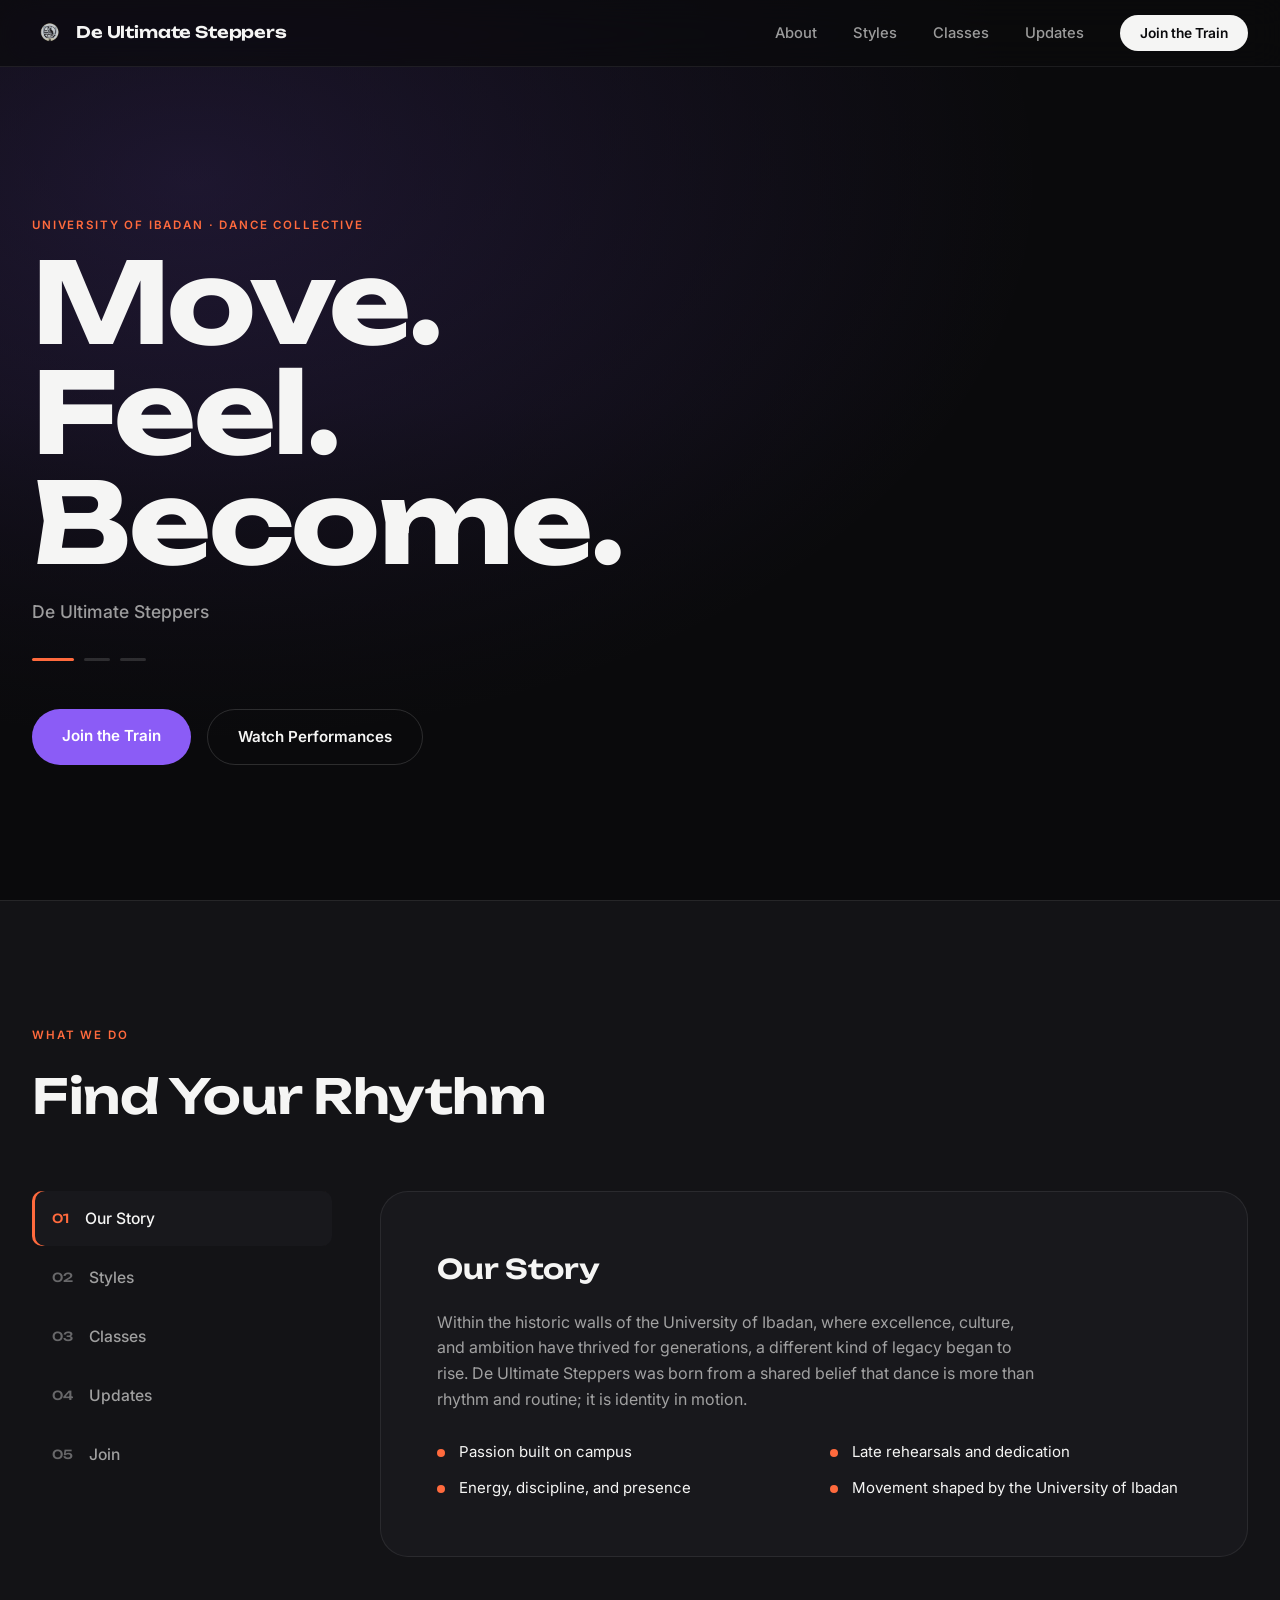
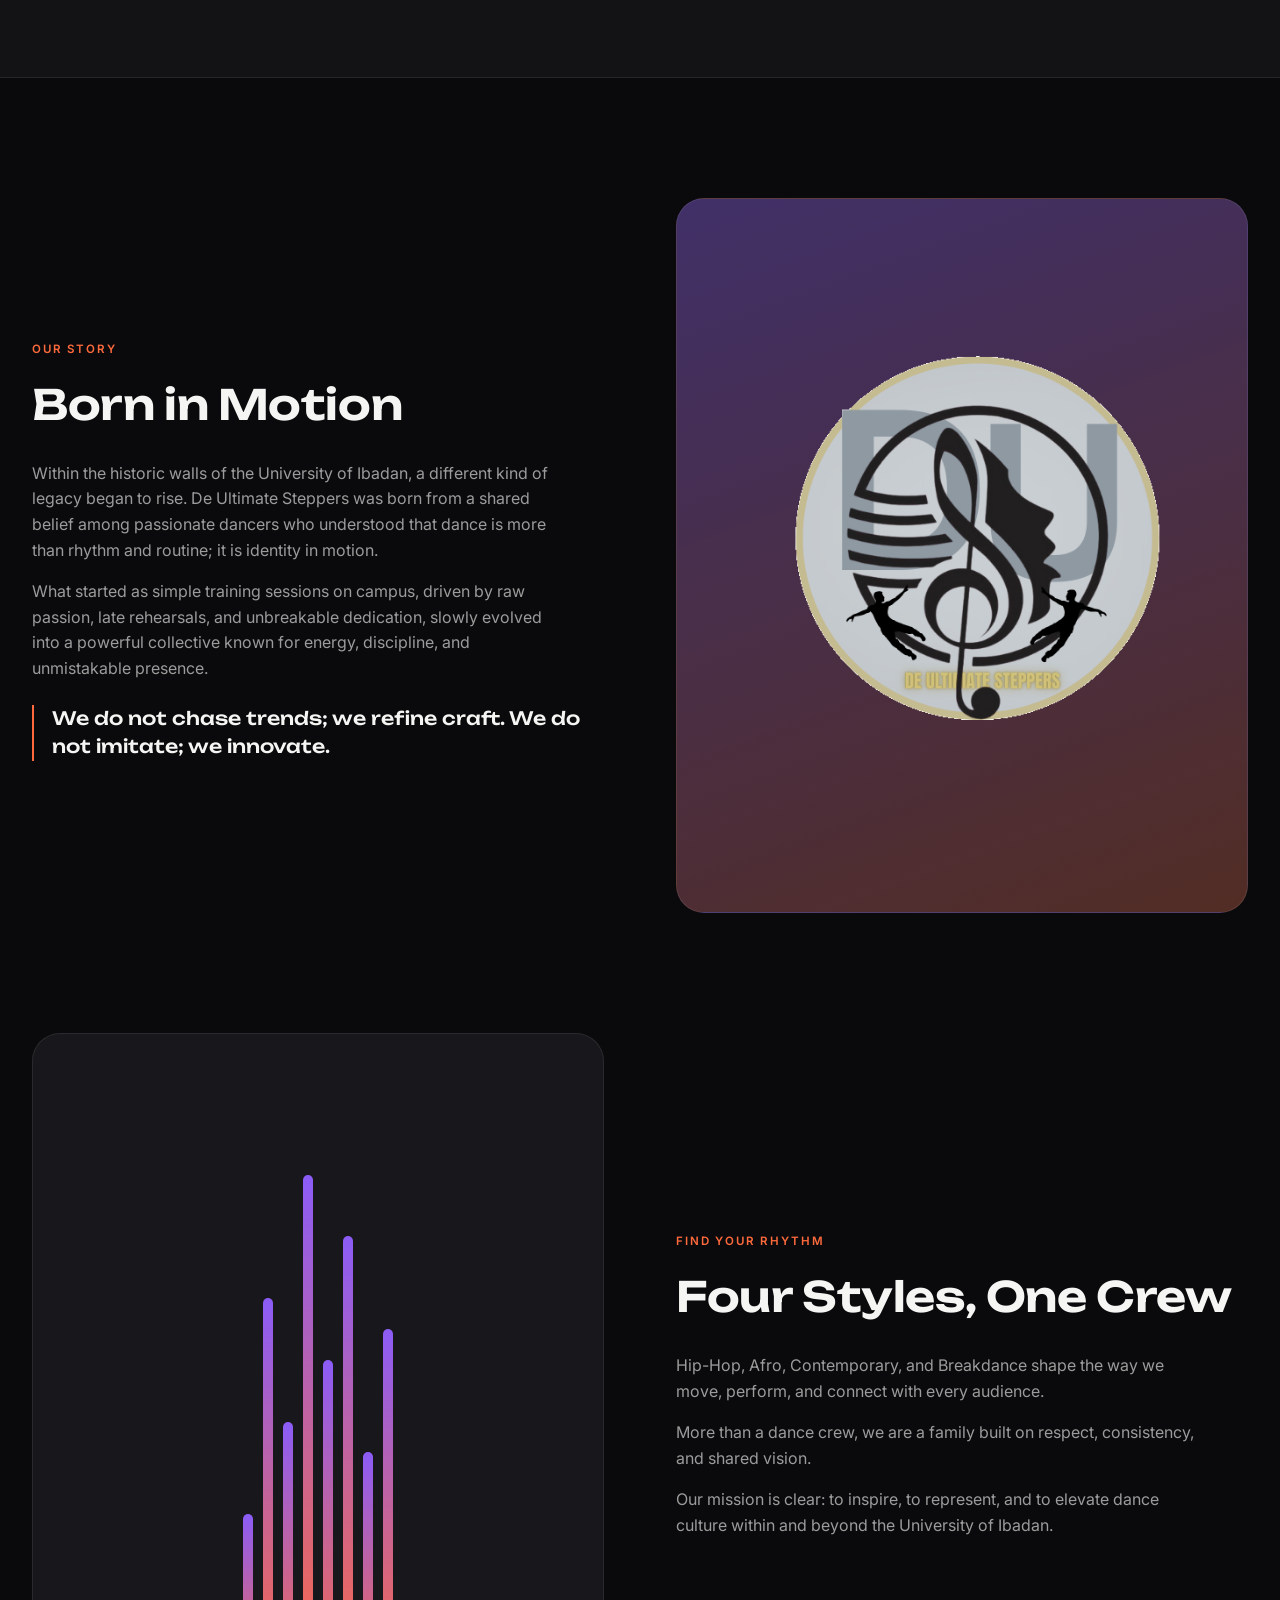
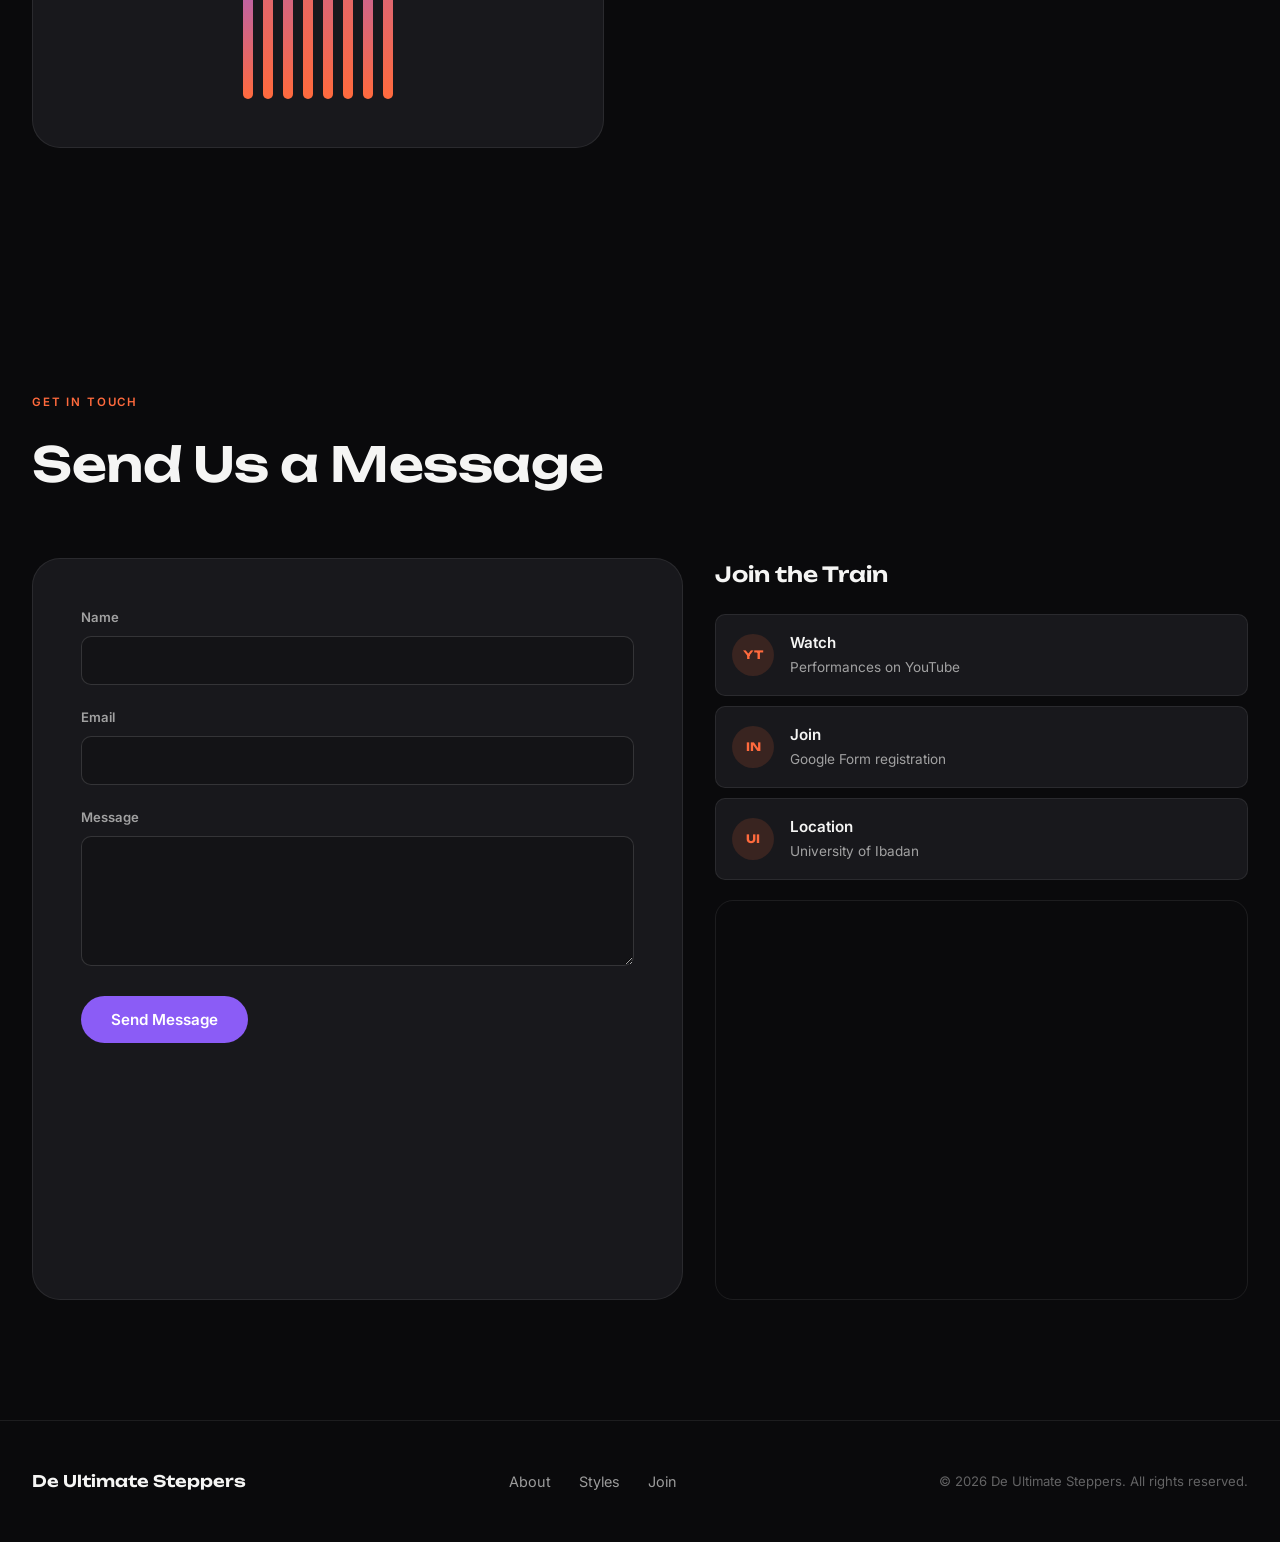
==== index.html @ 0df721b9 "Refactor code structure for improved readability and maintainability" ====
<!DOCTYPE html>
<html lang="en">
<head>
    <meta charset="UTF-8">
    <meta name="viewport" content="width=device-width, initial-scale=1.0">
    <title>De Ultimate Steppers | Move. Feel. Become.</title>
    <meta name="description" content="De Ultimate Steppers — the University of Ibadan's dance collective. Hip-Hop, Afro, Contemporary and Breakdance. Move. Feel. Become.">
    <link rel="icon" type="image/svg+xml" href="images/favicon.svg">
    <link rel="icon" type="image/x-icon" href="images/favicon.ico" sizes="any">
    <link rel="preconnect" href="https://fonts.googleapis.com">
    <link rel="preconnect" href="https://fonts.gstatic.com" crossorigin>
    <link href="https://fonts.googleapis.com/css2?family=Unbounded:wght@500;600;700;800&family=Inter:wght@400;500;600;700&display=swap" rel="stylesheet">
    <link href="style.css" rel="stylesheet">
</head>
<body>
    <!-- Navigation -->
    <nav id="navbar">
        <div class="nav-container">
            <a href="#home" class="logo-link">
                <img class="logo-icon" src="images/logo-transparent.png" alt="De Ultimate Steppers logo">
                <span class="logo-text">De Ultimate Steppers</span>
            </a>
            <ul class="nav-links" id="navLinks">
                <li><a href="#about" class="nav-link">About</a></li>
                <li><a href="#features" class="nav-link">Styles</a></li>
                <li><a href="#contact" class="nav-link">Classes</a></li>
                <li><a href="#contact" class="nav-link">Updates</a></li>
                <li><a href="register.html" class="nav-cta" target="_blank">Join the Train</a></li>
            </ul>
            <div class="menu-toggle" id="menuToggle" role="button" aria-label="Toggle menu" aria-expanded="false">
                <span></span>
                <span></span>
                <span></span>
            </div>
        </div>
    </nav>

    <!-- Hero Section -->
    <section class="hero" id="home">
        <video class="hero-video" autoplay muted loop playsinline preload="metadata" aria-hidden="true" tabindex="-1">
            <source src="images/deutsbody.mp4" type="video/mp4">
        </video>
        <div class="hero-overlay"></div>

        <div class="hero-content">
            <span class="eyebrow">University of Ibadan &middot; Dance Collective</span>
            <div class="text-rotator" id="textRotator">
                <div class="text-set active">
                    <h1>Move.<br>Feel.<br>Become.</h1>
                    <p class="subtitle">De Ultimate Steppers</p>
                </div>
                <div class="text-set">
                    <h1>Our<br>Story<br>Started Here.</h1>
                    <p class="subtitle">University of Ibadan</p>
                </div>
                <div class="text-set">
                    <h1>Join<br>The<br>Train.</h1>
                    <p class="subtitle">Watch our performances</p>
                </div>
            </div>
            <div class="rotator-dots" id="rotatorDots">
                <span class="dot active" data-index="0"></span>
                <span class="dot" data-index="1"></span>
                <span class="dot" data-index="2"></span>
            </div>
        </div>

        <div class="cta-container">
            <a href="register.html" class="cta-button cta-primary" target="_blank">Join the Train</a>
            <a href="https://www.youtube.com/@deultimatesteppers" class="cta-button cta-secondary" target="_blank">Watch Performances</a>
        </div>
    </section>

    <!-- Features Section with Tabs -->
    <section class="features" id="features">
        <div class="section-head">
            <span class="eyebrow">What We Do</span>
            <h2 class="section-title">Find Your Rhythm</h2>
        </div>
        <div class="features-container">
            <div class="feature-tabs" role="tablist">
                <button class="tab-item active" data-tab="performance" role="tab" aria-selected="true">
                    <span class="tab-icon">01</span>
                    <span>Our Story</span>
                </button>
                <button class="tab-item" data-tab="security" role="tab" aria-selected="false">
                    <span class="tab-icon">02</span>
                    <span>Styles</span>
                </button>
                <button class="tab-item" data-tab="network" role="tab" aria-selected="false">
                    <span class="tab-icon">03</span>
                    <span>Classes</span>
                </button>
                <button class="tab-item" data-tab="analytics" role="tab" aria-selected="false">
                    <span class="tab-icon">04</span>
                    <span>Updates</span>
                </button>
                <button class="tab-item" data-tab="integration" role="tab" aria-selected="false">
                    <span class="tab-icon">05</span>
                    <span>Join</span>
                </button>
            </div>
            <div class="feature-content">
                <div class="content-panel active" id="performance">
                    <h3>Our Story</h3>
                    <p>Within the historic walls of the University of Ibadan, where excellence, culture, and ambition have thrived for generations, a different kind of legacy began to rise. De Ultimate Steppers was born from a shared belief that dance is more than rhythm and routine; it is identity in motion.</p>
                    <ul class="feature-list">
                        <li>Passion built on campus</li>
                        <li>Late rehearsals and dedication</li>
                        <li>Energy, discipline, and presence</li>
                        <li>Movement shaped by the University of Ibadan</li>
                    </ul>
                </div>
                <div class="content-panel" id="security">
                    <h3>Styles</h3>
                    <p>At De Ultimate Steppers, dance is a language spoken through Afro-inspired rhythms, street styles, contemporary expression, and freestyle energy.</p>
                    <ul class="feature-list">
                        <li>Hip-Hop</li>
                        <li>Afro</li>
                        <li>Contemporary</li>
                        <li>Breakdance</li>
                    </ul>
                </div>
                <div class="content-panel" id="network">
                    <h3>Classes</h3>
                    <p>We train our bodies with intensity and our minds with focus, knowing that greatness is earned through discipline and belief.</p>
                    <ul class="feature-list">
                        <li>Intro to Hip-Hop</li>
                        <li>Contemporary Flow</li>
                        <li>Beginner and Intermediate levels</li>
                        <li>Consistent rehearsal and teamwork</li>
                    </ul>
                </div>
                <div class="content-panel" id="analytics">
                    <h3>Updates</h3>
                    <p>Our performances tell a story of commitment, teamwork, and the courage to stand out.</p>
                    <ul class="feature-list">
                        <li>Follow the latest performances</li>
                        <li>Afro-inspired energy</li>
                        <li>Contemporary showcases</li>
                        <li>Freestyle moments</li>
                    </ul>
                </div>
                <div class="content-panel" id="integration">
                    <h3>Join</h3>
                    <p>More than a dance crew, we are a family built on respect, consistency, and shared vision.</p>
                    <ul class="feature-list">
                        <li>Join the train</li>
                        <li>Watch performances</li>
                        <li>Be part of the crew</li>
                        <li>Move. Feel. Become.</li>
                    </ul>
                </div>
            </div>
        </div>
    </section>

    <!-- About Section -->
    <section class="about" id="about">
        <div class="about-content">
            <div class="about-text">
                <span class="eyebrow">Our Story</span>
                <h2>Born in Motion</h2>
                <p>Within the historic walls of the University of Ibadan, a different kind of legacy began to rise. De Ultimate Steppers was born from a shared belief among passionate dancers who understood that dance is more than rhythm and routine; it is identity in motion.</p>
                <p>What started as simple training sessions on campus, driven by raw passion, late rehearsals, and unbreakable dedication, slowly evolved into a powerful collective known for energy, discipline, and unmistakable presence.</p>
                <p class="pull-quote">We do not chase trends; we refine craft. We do not imitate; we innovate.</p>
            </div>
            <div class="about-visual">
                <div class="about-gallery" id="aboutGallery" aria-label="Dance moments gallery"></div>
            </div>
        </div>

        <div class="about-content reverse">
            <div class="about-visual">
                <div class="beat-bars" aria-hidden="true">
                    <span></span><span></span><span></span><span></span><span></span><span></span><span></span><span></span>
                </div>
            </div>
            <div class="about-text">
                <span class="eyebrow">Find Your Rhythm</span>
                <h2>Four Styles, One Crew</h2>
                <p>Hip-Hop, Afro, Contemporary, and Breakdance shape the way we move, perform, and connect with every audience.</p>
                <p>More than a dance crew, we are a family built on respect, consistency, and shared vision.</p>
                <p>Our mission is clear: to inspire, to represent, and to elevate dance culture within and beyond the University of Ibadan.</p>
            </div>
        </div>
    </section>

    <!-- Contact Section -->
    <section class="contact" id="contact">
        <div class="section-head">
            <span class="eyebrow">Get In Touch</span>
            <h2 class="section-title">Send Us a Message</h2>
        </div>
        <div class="contact-container">
            <div class="contact-form">
                <form id="contactForm" action="https://formspree.io/f/mreqryno" method="POST">
                    <div class="form-group">
                        <label for="name">Name</label>
                        <input type="text" id="name" name="name" required>
                    </div>
                    <div class="form-group">
                        <label for="email">Email</label>
                        <input type="email" id="email" name="email" required>
                    </div>
                    <div class="form-group">
                        <label for="message">Message</label>
                        <textarea id="message" name="message" required></textarea>
                    </div>
                    <button type="submit" class="submit-btn">Send Message</button>
                </form>
                <p id="formStatus" class="form-status" role="status" aria-live="polite"></p>
            </div>
            <div class="contact-info">
                <h3>Join the Train</h3>
                <a class="info-item" href="https://www.youtube.com/@deultimatesteppers" target="_blank">
                    <div class="info-icon">YT</div>
                    <div class="info-details">
                        <h4>Watch</h4>
                        <p>Performances on YouTube</p>
                    </div>
                </a>
                <a class="info-item" href="register.html" target="_blank">
                    <div class="info-icon">IN</div>
                    <div class="info-details">
                        <h4>Join</h4>
                        <p>Google Form registration</p>
                    </div>
                </a>
                <div class="info-item info-item-static">
                    <div class="info-icon">UI</div>
                    <div class="info-details">
                        <h4>Location</h4>
                        <p>University of Ibadan</p>
                    </div>
                </div>
                <div class="map-container">
                    <iframe class="map-embed" src="https://www.google.com/maps/embed?pb=!1m18!1m12!1m3!1d31649.466354838023!2d3.8633881108398382!3d7.444962700000008!2m3!1f0!2f0!3f0!3m2!1i1024!2i768!4f13.1!3m3!1m2!1s0x1039f32b9131c543%3A0x537e65c1874bdfcf!2sThe%20Love%20Garden!5e0!3m2!1sen!2sng!4v1776358594907!5m2!1sen!2sng" allowfullscreen="" loading="lazy" referrerpolicy="no-referrer-when-downgrade"></iframe>
                </div>
            </div>
        </div>
    </section>

    <!-- Footer -->
    <footer>
        <div class="footer-content">
            <a href="#home" class="footer-logo">De Ultimate Steppers</a>
            <div class="footer-links">
                <a href="#about">About</a>
                <a href="#features">Styles</a>
                <a href="#contact">Join</a>
            </div>
            <p class="copyright">&copy; 2026 De Ultimate Steppers. All rights reserved.</p>
        </div>
    </footer>
<script src="index.js"></script>
</body>
</html>
---- style.css ----
/* ============================================
   De Ultimate Steppers — Design Tokens
   Dark, confident, editorial. Inspired by the
   quiet-luxury energy of modern app brands,
   tuned for a university dance collective.
============================================ */
:root {
    --bg: #0a0a0c;
    --bg-elevated: #131316;
    --surface: #18181c;
    --surface-2: #1e1e23;
    --border: rgba(255, 255, 255, 0.08);
    --border-strong: rgba(255, 255, 255, 0.14);
    --text: #f5f5f4;
    --text-muted: rgba(245, 245, 244, 0.62);
    --text-faint: rgba(245, 245, 244, 0.38);

    --accent: #8b5cf6;       /* violet — motion, focus */
    --accent-dim: rgba(139, 92, 246, 0.14);
    --accent-2: #ff6a3d;     /* warm orange — energy pop */
    --accent-2-dim: rgba(255, 106, 61, 0.14);

    --font-display: "Unbounded", sans-serif;
    --font-body: "Inter", sans-serif;

    --radius-lg: 28px;
    --radius-md: 18px;
    --radius-sm: 10px;

    --ease: cubic-bezier(0.16, 1, 0.3, 1);
}

* { margin: 0; padding: 0; box-sizing: border-box; }

html { scroll-behavior: smooth; }

body {
    background: var(--bg);
    color: var(--text);
    font-family: var(--font-body);
    line-height: 1.6;
    -webkit-font-smoothing: antialiased;
    overflow-x: hidden;
}

a { color: inherit; text-decoration: none; }
ul { list-style: none; }
img { max-width: 100%; display: block; }
button { font-family: inherit; cursor: pointer; border: none; background: none; }

::selection { background: var(--accent); color: #fff; }

:focus-visible {
    outline: 2px solid var(--accent);
    outline-offset: 3px;
}

.eyebrow {
    display: inline-block;
    font-size: 0.72rem;
    font-weight: 600;
    letter-spacing: 0.16em;
    text-transform: uppercase;
    color: var(--accent-2);
    margin-bottom: 14px;
}

/* ============================================
   Navigation
============================================ */
#navbar {
    position: fixed;
    top: 0;
    left: 0;
    right: 0;
    z-index: 1000;
    background: rgba(10, 10, 12, 0.7);
    backdrop-filter: blur(16px) saturate(140%);
    -webkit-backdrop-filter: blur(16px) saturate(140%);
    border-bottom: 1px solid var(--border);
    transition: background 0.3s var(--ease);
}

.nav-container {
    max-width: 1280px;
    margin: 0 auto;
    padding: 16px 32px;
    display: flex;
    align-items: center;
    justify-content: space-between;
}

.logo-link {
    display: flex;
    align-items: center;
    gap: 10px;
}

.logo-icon {
    height: 34px;
    width: auto;
}

.logo-text {
    font-family: var(--font-display);
    font-weight: 600;
    font-size: 1rem;
    letter-spacing: -0.01em;
}

.nav-links {
    display: flex;
    align-items: center;
    gap: 36px;
}

.nav-link {
    font-size: 0.92rem;
    font-weight: 500;
    color: var(--text-muted);
    position: relative;
    transition: color 0.25s var(--ease);
}

.nav-link::after {
    content: "";
    position: absolute;
    left: 0;
    bottom: -6px;
    width: 0;
    height: 2px;
    background: var(--accent);
    transition: width 0.25s var(--ease);
}

.nav-link:hover { color: var(--text); }
.nav-link:hover::after { width: 100%; }

.nav-cta {
    background: var(--text);
    color: var(--bg);
    font-size: 0.86rem;
    font-weight: 600;
    padding: 10px 20px;
    border-radius: 999px;
    transition: transform 0.25s var(--ease), background 0.25s var(--ease);
}

.nav-cta:hover {
    background: var(--accent);
    color: #fff;
    transform: translateY(-1px);
}

.menu-toggle {
    display: none;
    flex-direction: column;
    gap: 5px;
    cursor: pointer;
    z-index: 1001;
}

.menu-toggle span {
    width: 24px;
    height: 2px;
    background: var(--text);
    border-radius: 2px;
    transition: transform 0.3s var(--ease), opacity 0.3s var(--ease);
}

.menu-toggle.open span:nth-child(1) { transform: translateY(7px) rotate(45deg); }
.menu-toggle.open span:nth-child(2) { opacity: 0; }
.menu-toggle.open span:nth-child(3) { transform: translateY(-7px) rotate(-45deg); }

/* ============================================
   Hero
============================================ */
.hero {
    position: relative;
    min-height: 100vh;
    display: flex;
    flex-direction: column;
    justify-content: center;
    align-items: flex-start;
    padding: 140px 32px 64px;
    overflow: hidden;
}

.hero-video {
    position: absolute;
    inset: 0;
    width: 100%;
    height: 100%;
    object-fit: cover;
    z-index: 0;
    filter: grayscale(45%) brightness(0.55);
}

.hero-overlay {
    position: absolute;
    inset: 0;
    z-index: 1;
    background:
        linear-gradient(180deg, rgba(10,10,12,0.55) 0%, rgba(10,10,12,0.35) 45%, rgba(10,10,12,0.92) 100%),
        radial-gradient(ellipse at 15% 20%, rgba(139,92,246,0.28), transparent 55%);
}

.hero-content {
    position: relative;
    z-index: 2;
    max-width: 1280px;
    width: 100%;
    margin: 0 auto;
}

.text-rotator {
    position: relative;
    min-height: 340px;
}

.text-set {
    position: absolute;
    inset: 0;
    opacity: 0;
    transform: translateY(24px);
    pointer-events: none;
    transition: opacity 0.6s var(--ease), transform 0.6s var(--ease);
}

.text-set.active {
    opacity: 1;
    transform: translateY(0);
    pointer-events: auto;
    position: relative;
}

.text-set h1 {
    font-family: var(--font-display);
    font-weight: 700;
    font-size: clamp(3rem, 9vw, 7rem);
    line-height: 0.98;
    letter-spacing: -0.02em;
}

.subtitle {
    margin-top: 20px;
    font-size: 1.1rem;
    color: var(--text-muted);
    font-weight: 500;
}

.rotator-dots {
    display: flex;
    gap: 10px;
    margin-top: 32px;
}

.dot {
    width: 26px;
    height: 3px;
    border-radius: 3px;
    background: var(--border-strong);
    cursor: pointer;
    transition: background 0.3s var(--ease), width 0.3s var(--ease);
}

.dot.active {
    background: var(--accent-2);
    width: 42px;
}

.cta-container {
    position: relative;
    z-index: 2;
    max-width: 1280px;
    width: 100%;
    margin: 48px auto 0;
    display: flex;
    gap: 16px;
    flex-wrap: wrap;
}

.cta-button {
    padding: 15px 30px;
    border-radius: 999px;
    font-size: 0.95rem;
    font-weight: 600;
    transition: transform 0.25s var(--ease), background 0.25s var(--ease), border-color 0.25s var(--ease);
}

.cta-primary {
    background: var(--accent);
    color: #fff;
}

.cta-primary:hover {
    background: #7c4ceb;
    transform: translateY(-2px);
}

.cta-secondary {
    background: transparent;
    color: var(--text);
    border: 1px solid var(--border-strong);
}

.cta-secondary:hover {
    border-color: var(--text);
    transform: translateY(-2px);
}

/* ============================================
   Section shared
============================================ */
section {
    padding: 120px 32px;
}

.section-head {
    max-width: 1280px;
    margin: 0 auto 56px;
}

.section-title {
    font-family: var(--font-display);
    font-weight: 600;
    font-size: clamp(2rem, 4vw, 3rem);
    letter-spacing: -0.01em;
}

/* ============================================
   Features / Tabs
============================================ */
.features {
    background: var(--bg-elevated);
    border-top: 1px solid var(--border);
    border-bottom: 1px solid var(--border);
}

.features-container {
    max-width: 1280px;
    margin: 0 auto;
    display: grid;
    grid-template-columns: 300px 1fr;
    gap: 48px;
}

.feature-tabs {
    display: flex;
    flex-direction: column;
    gap: 4px;
}

.tab-item {
    display: flex;
    align-items: center;
    gap: 16px;
    padding: 18px 20px;
    border-radius: var(--radius-sm);
    text-align: left;
    color: var(--text-muted);
    font-size: 0.98rem;
    font-weight: 500;
    transition: background 0.25s var(--ease), color 0.25s var(--ease);
}

.tab-icon {
    font-family: var(--font-display);
    font-size: 0.78rem;
    color: var(--text-faint);
    transition: color 0.25s var(--ease);
}

.tab-item:hover { background: var(--surface); color: var(--text); }

.tab-item.active {
    background: var(--surface);
    color: var(--text);
    box-shadow: inset 3px 0 0 var(--accent-2);
}

.tab-item.active .tab-icon { color: var(--accent-2); }

.feature-content {
    position: relative;
    background: var(--surface);
    border: 1px solid var(--border);
    border-radius: var(--radius-lg);
    padding: 56px;
    min-height: 340px;
}

.content-panel {
    display: none;
    animation: panelIn 0.45s var(--ease);
}

.content-panel.active { display: block; }

@keyframes panelIn {
    from { opacity: 0; transform: translateY(10px); }
    to { opacity: 1; transform: translateY(0); }
}

.content-panel h3 {
    font-family: var(--font-display);
    font-size: 1.7rem;
    font-weight: 600;
    margin-bottom: 18px;
}

.content-panel p {
    color: var(--text-muted);
    max-width: 60ch;
    margin-bottom: 28px;
}

.feature-list {
    display: grid;
    grid-template-columns: repeat(2, 1fr);
    gap: 12px 32px;
}

.feature-list li {
    padding-left: 22px;
    position: relative;
    font-size: 0.94rem;
    color: var(--text);
}

.feature-list li::before {
    content: "";
    position: absolute;
    left: 0;
    top: 9px;
    width: 8px;
    height: 8px;
    border-radius: 50%;
    background: var(--accent-2);
}

/* ============================================
   About
============================================ */
.about-content {
    max-width: 1280px;
    margin: 0 auto;
    display: grid;
    grid-template-columns: 1fr 1fr;
    gap: 72px;
    align-items: center;
}

.about-content.reverse { margin-top: 120px; }
.about-content.reverse .about-text { order: 1; }
.about-content.reverse .about-visual { order: 0; }

.about-text h2 {
    font-family: var(--font-display);
    font-weight: 600;
    font-size: clamp(1.9rem, 3.4vw, 2.6rem);
    margin-bottom: 22px;
    letter-spacing: -0.01em;
}

.about-text p {
    color: var(--text-muted);
    margin-bottom: 16px;
    max-width: 52ch;
}

.pull-quote {
    color: var(--text) !important;
    font-family: var(--font-display);
    font-weight: 500;
    font-size: 1.15rem;
    line-height: 1.5;
    border-left: 2px solid var(--accent-2);
    padding-left: 18px;
    margin-top: 24px !important;
}

.about-gallery {
    position: relative;
    aspect-ratio: 4 / 5;
    border-radius: var(--radius-lg);
    background:
        linear-gradient(160deg, rgba(139,92,246,0.35), rgba(255,106,61,0.25)),
        var(--surface);
    border: 1px solid var(--border);
    overflow: hidden;
}

.gallery-image {
    position: absolute;
    inset: 0;
    width: 100%;
    height: 100%;
    object-fit: cover;
    opacity: 0;
    transform: scale(1.04);
    transition: opacity 1s var(--ease), transform 1.6s var(--ease);
}

.gallery-image.active {
    opacity: 1;
    transform: scale(1);
}

.gallery-fallback {
    position: absolute;
    inset: 0;
    display: flex;
    align-items: center;
    justify-content: center;
    text-align: center;
    padding: 40px;
    color: var(--text-faint);
    font-size: 0.85rem;
    line-height: 1.6;
}

.beat-bars {
    display: flex;
    align-items: flex-end;
    justify-content: center;
    gap: 10px;
    aspect-ratio: 4 / 5;
    border-radius: var(--radius-lg);
    background: var(--surface);
    border: 1px solid var(--border);
    padding: 48px;
}

.beat-bars span {
    width: 10px;
    border-radius: 6px;
    background: linear-gradient(180deg, var(--accent), var(--accent-2));
    animation: beat 1.6s ease-in-out infinite;
}

.beat-bars span:nth-child(1) { height: 30%; animation-delay: -1.4s; }
.beat-bars span:nth-child(2) { height: 65%; animation-delay: -1.1s; }
.beat-bars span:nth-child(3) { height: 45%; animation-delay: -0.9s; }
.beat-bars span:nth-child(4) { height: 85%; animation-delay: -0.6s; }
.beat-bars span:nth-child(5) { height: 55%; animation-delay: -1.3s; }
.beat-bars span:nth-child(6) { height: 75%; animation-delay: -0.4s; }
.beat-bars span:nth-child(7) { height: 40%; animation-delay: -0.8s; }
.beat-bars span:nth-child(8) { height: 60%; animation-delay: -0.2s; }

@keyframes beat {
    0%, 100% { transform: scaleY(0.6); opacity: 0.7; }
    50% { transform: scaleY(1); opacity: 1; }
}

@media (prefers-reduced-motion: reduce) {
    .beat-bars span { animation: none; }
    * { scroll-behavior: auto !important; }
}

/* ============================================
   Contact
============================================ */
.contact-container {
    max-width: 1280px;
    margin: 0 auto;
    display: grid;
    grid-template-columns: 1.1fr 0.9fr;
    gap: 32px;
}

.contact-form {
    background: var(--surface);
    border: 1px solid var(--border);
    border-radius: var(--radius-lg);
    padding: 48px;
}

.form-group { margin-bottom: 22px; }

.form-group label {
    display: block;
    font-size: 0.82rem;
    font-weight: 600;
    color: var(--text-muted);
    margin-bottom: 8px;
}

.form-group input,
.form-group textarea {
    width: 100%;
    background: var(--bg-elevated);
    border: 1px solid var(--border-strong);
    border-radius: var(--radius-sm);
    padding: 14px 16px;
    color: var(--text);
    font-family: inherit;
    font-size: 0.95rem;
    transition: border-color 0.25s var(--ease), box-shadow 0.25s var(--ease);
}

.form-group input:focus,
.form-group textarea:focus {
    outline: none;
    border-color: var(--accent);
    box-shadow: 0 0 0 3px var(--accent-dim);
}

.form-group textarea {
    min-height: 130px;
    resize: vertical;
}

.submit-btn {
    background: var(--accent);
    color: #fff;
    font-weight: 600;
    font-size: 0.95rem;
    padding: 14px 30px;
    border-radius: 999px;
    transition: background 0.25s var(--ease), transform 0.25s var(--ease);
}

.submit-btn:hover {
    background: #7c4ceb;
    transform: translateY(-2px);
}

.form-status {
    margin-top: 16px;
    font-size: 0.88rem;
    color: var(--text-muted);
    min-height: 1.2em;
}

.form-status.success { color: #4ade80; }
.form-status.error { color: #f87171; }

.contact-info h3 {
    font-family: var(--font-display);
    font-size: 1.3rem;
    font-weight: 600;
    margin-bottom: 22px;
}

.info-item {
    display: flex;
    align-items: center;
    gap: 16px;
    padding: 16px;
    border-radius: var(--radius-sm);
    margin-bottom: 10px;
    background: var(--surface);
    border: 1px solid var(--border);
    transition: border-color 0.25s var(--ease), transform 0.25s var(--ease);
}

a.info-item:hover {
    border-color: var(--accent);
    transform: translateX(4px);
}

.info-item-static { cursor: default; }

.info-icon {
    width: 42px;
    height: 42px;
    flex-shrink: 0;
    border-radius: 50%;
    background: var(--accent-2-dim);
    color: var(--accent-2);
    display: flex;
    align-items: center;
    justify-content: center;
    font-family: var(--font-display);
    font-size: 0.72rem;
    font-weight: 700;
}

.info-details h4 {
    font-size: 0.95rem;
    font-weight: 600;
    margin-bottom: 2px;
}

.info-details p {
    font-size: 0.85rem;
    color: var(--text-muted);
}

.map-container {
    margin-top: 20px;
    border-radius: var(--radius-md);
    overflow: hidden;
    border: 1px solid var(--border);
    aspect-ratio: 4 / 3;
}

.map-embed {
    width: 100%;
    height: 100%;
    border: 0;
    filter: grayscale(60%) invert(92%) contrast(90%);
}

/* ============================================
   Footer
============================================ */
footer {
    border-top: 1px solid var(--border);
    padding: 48px 32px;
}

.footer-content {
    max-width: 1280px;
    margin: 0 auto;
    display: flex;
    align-items: center;
    justify-content: space-between;
    flex-wrap: wrap;
    gap: 20px;
}

.footer-logo {
    font-family: var(--font-display);
    font-weight: 600;
    font-size: 1rem;
}

.footer-links {
    display: flex;
    gap: 28px;
}

.footer-links a {
    font-size: 0.9rem;
    color: var(--text-muted);
    transition: color 0.25s var(--ease);
}

.footer-links a:hover { color: var(--text); }

.copyright {
    font-size: 0.82rem;
    color: var(--text-faint);
}

/* ============================================
   Responsive
============================================ */
@media (max-width: 900px) {
    .features-container,
    .about-content,
    .about-content.reverse,
    .contact-container {
        grid-template-columns: 1fr;
    }

    .about-content.reverse .about-text,
    .about-content.reverse .about-visual {
        order: initial;
    }

    .feature-tabs {
        flex-direction: row;
        overflow-x: auto;
        gap: 8px;
        padding-bottom: 4px;
    }

    .tab-item {
        flex-shrink: 0;
        white-space: nowrap;
    }

    .tab-item.active {
        box-shadow: inset 0 -3px 0 var(--accent-2);
    }

    .feature-content { padding: 36px 28px; }
    .about-gallery, .beat-bars { aspect-ratio: 16 / 10; }
}

@media (max-width: 720px) {
    .nav-container { padding: 14px 20px; }
    .nav-links {
        position: fixed;
        top: 0;
        right: 0;
        height: 100vh;
        width: min(78vw, 320px);
        background: var(--bg-elevated);
        border-left: 1px solid var(--border);
        flex-direction: column;
        align-items: flex-start;
        justify-content: center;
        gap: 28px;
        padding: 40px;
        transform: translateX(100%);
        transition: transform 0.35s var(--ease);
    }

    .nav-links.open { transform: translateX(0); }

    .menu-toggle { display: flex; }

    .hero { padding: 120px 20px 48px; }
    section { padding: 80px 20px; }

    .cta-container { margin-top: 32px; }

    .feature-list { grid-template-columns: 1fr; }

    .contact-form { padding: 32px 24px; }
}
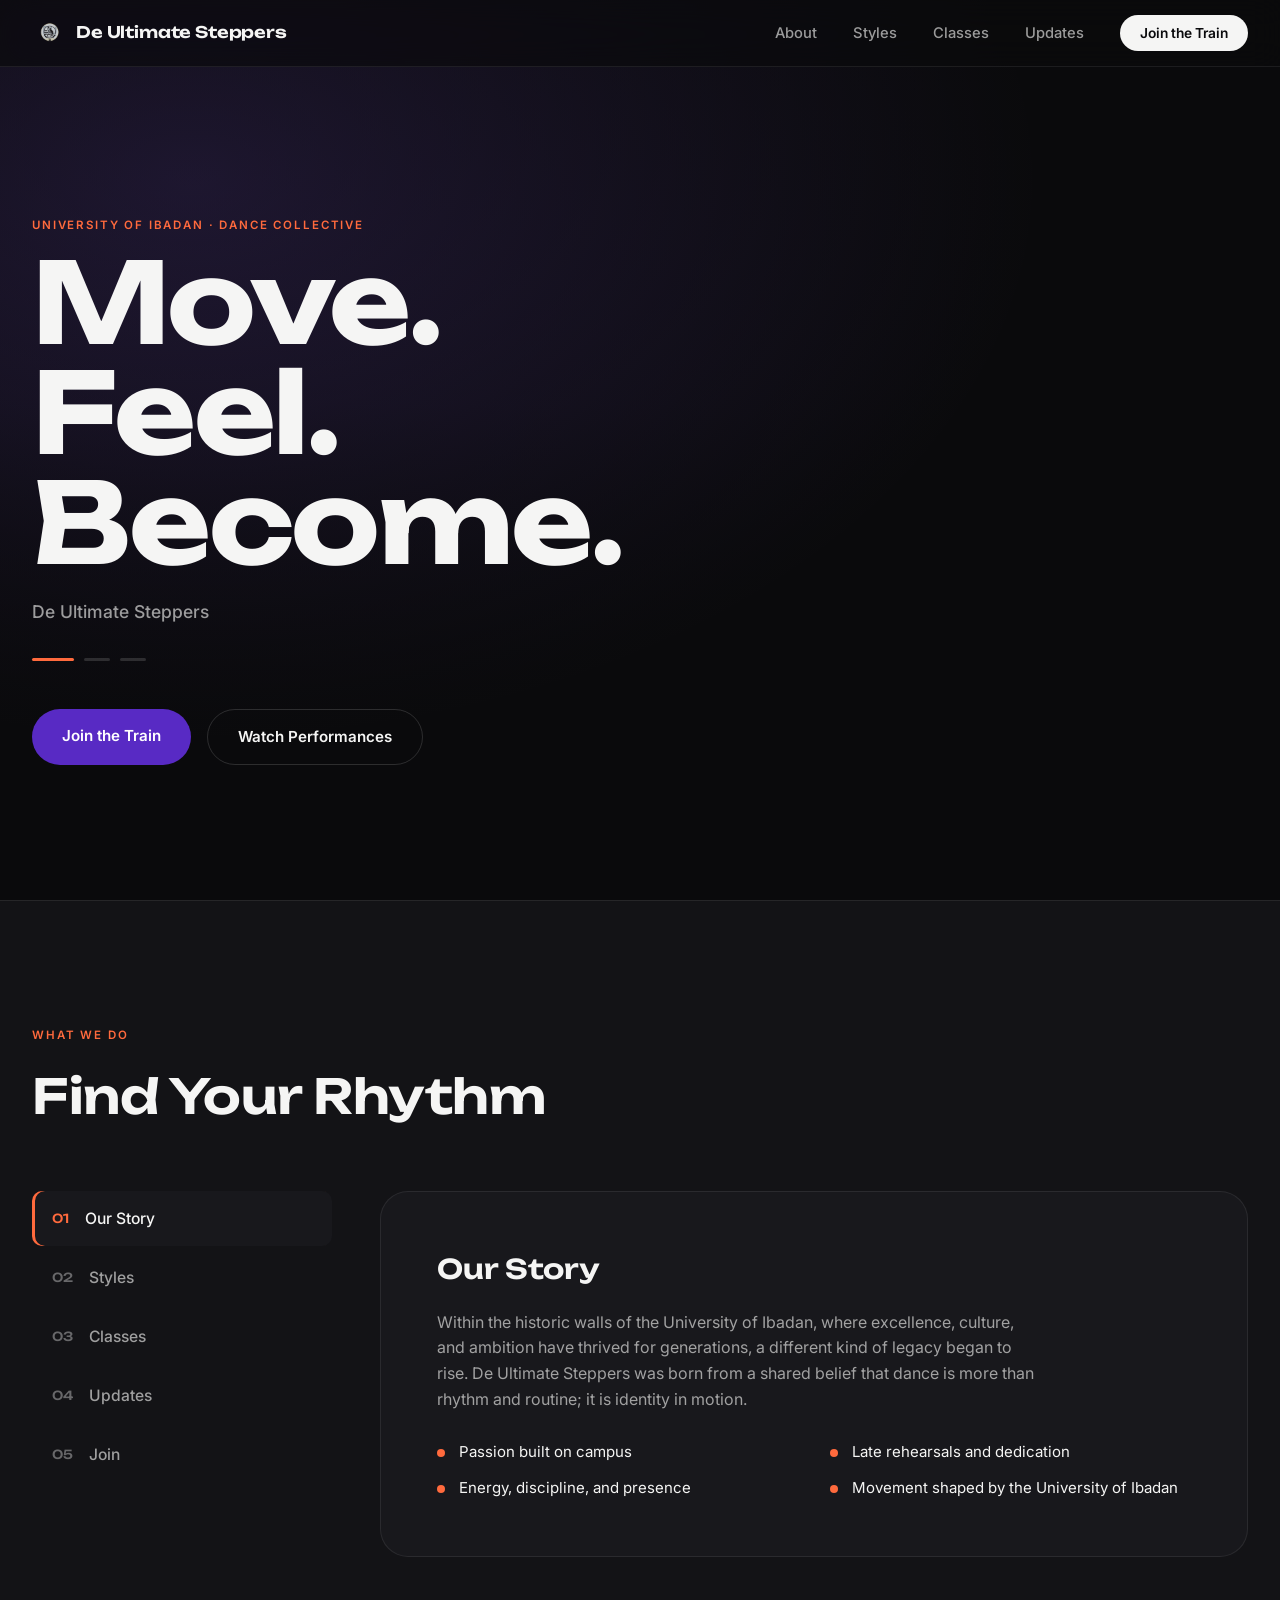
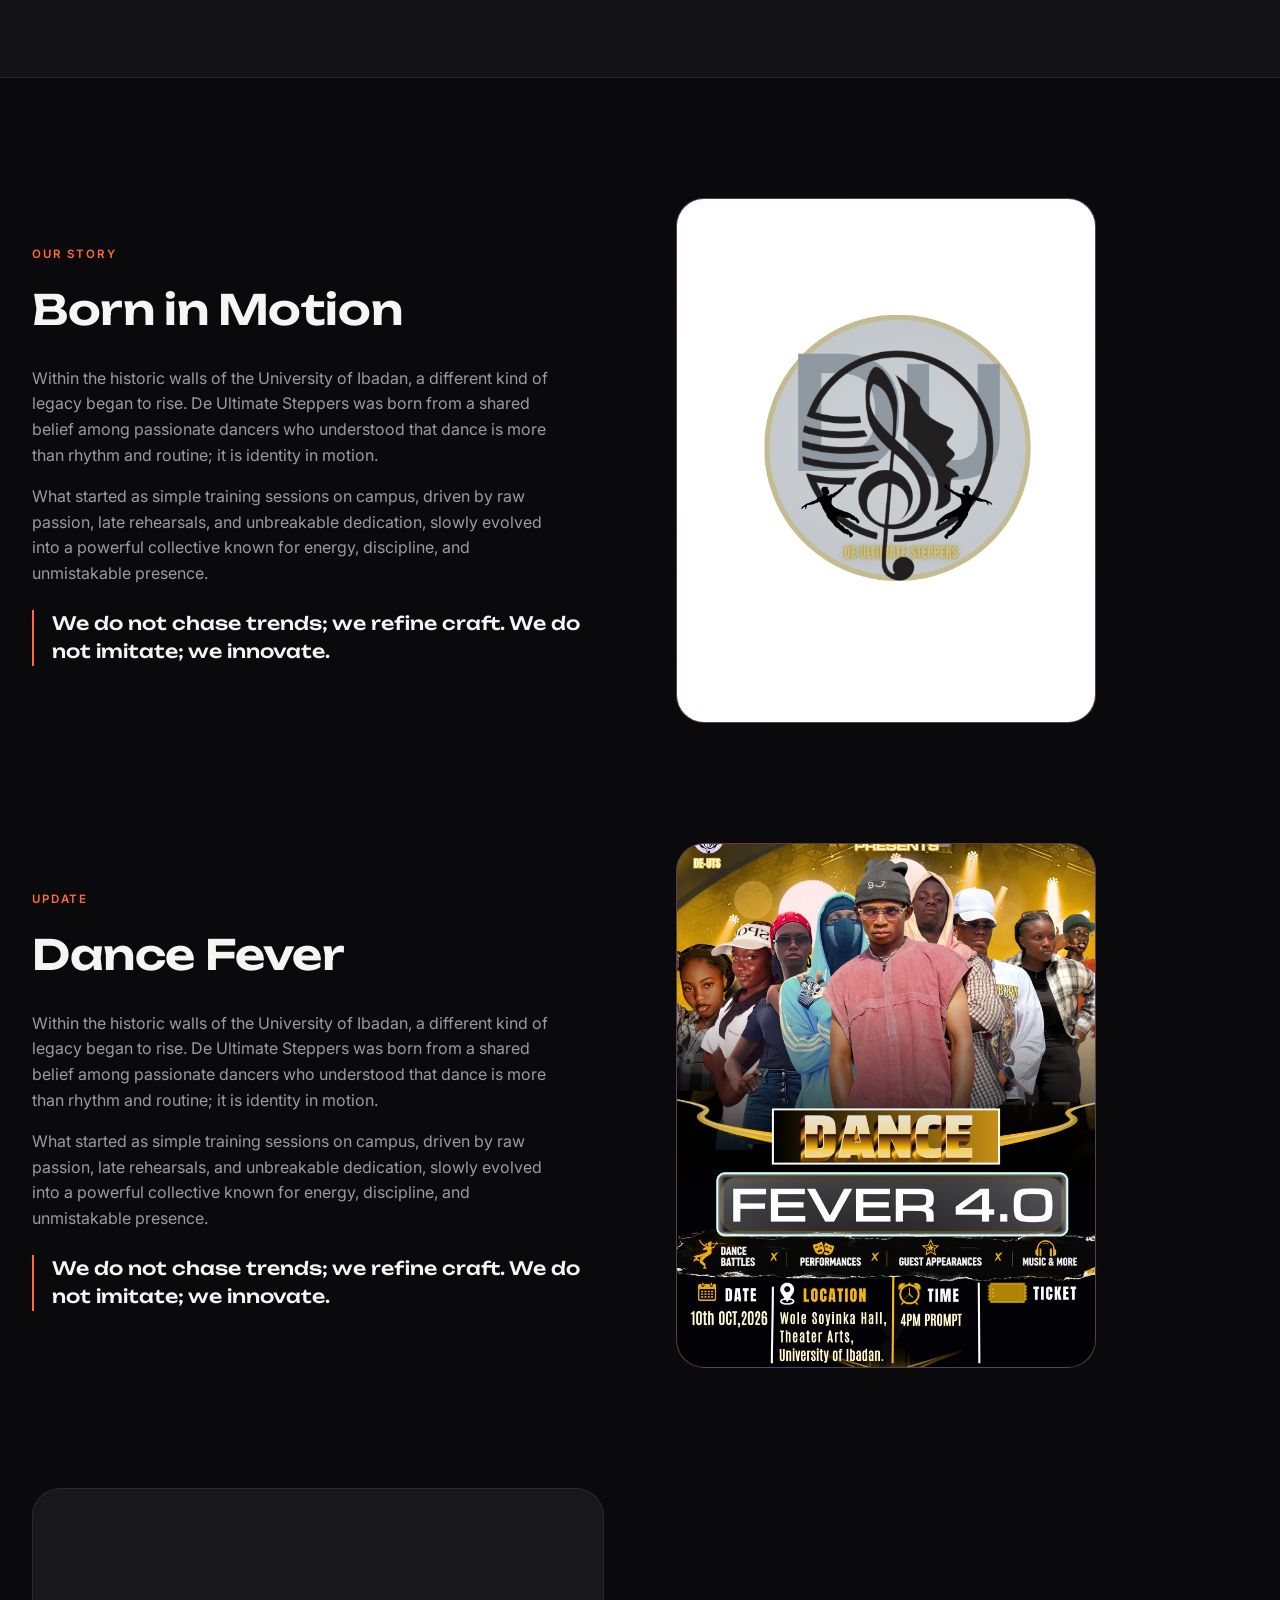
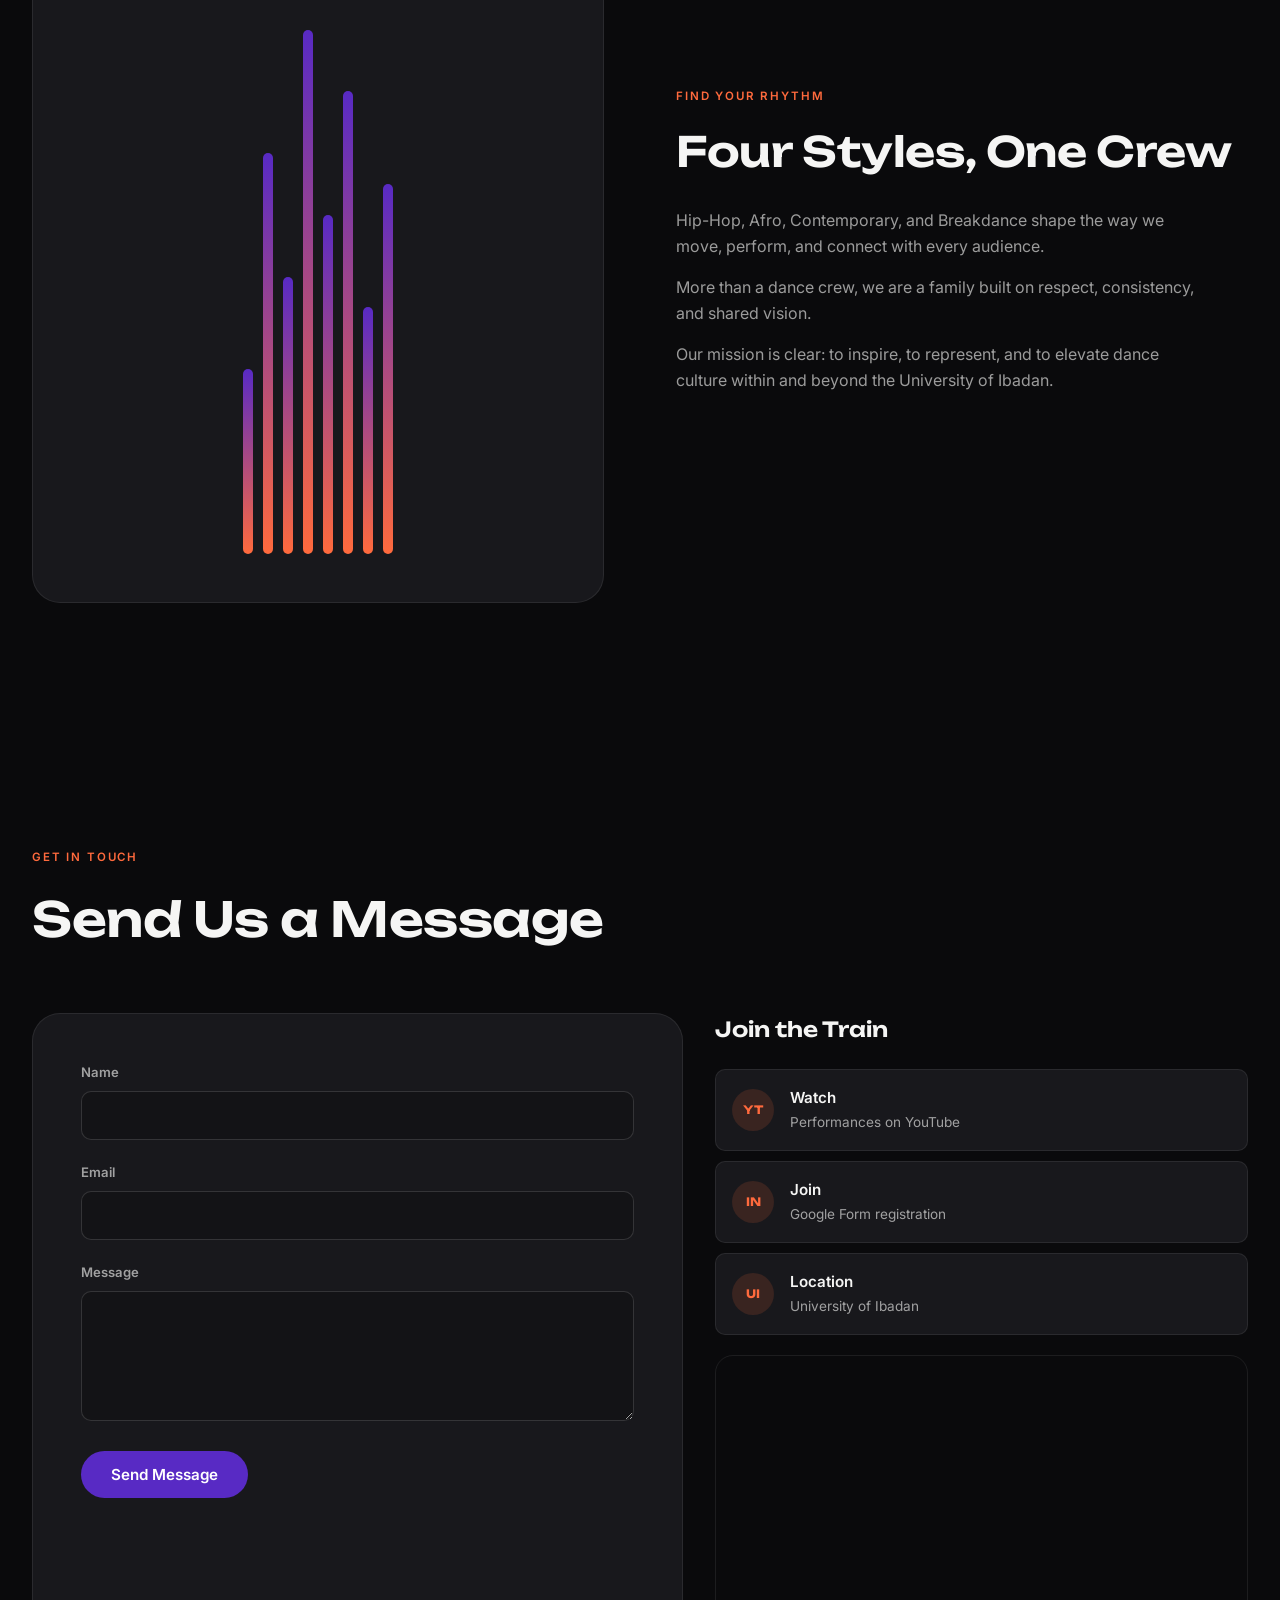
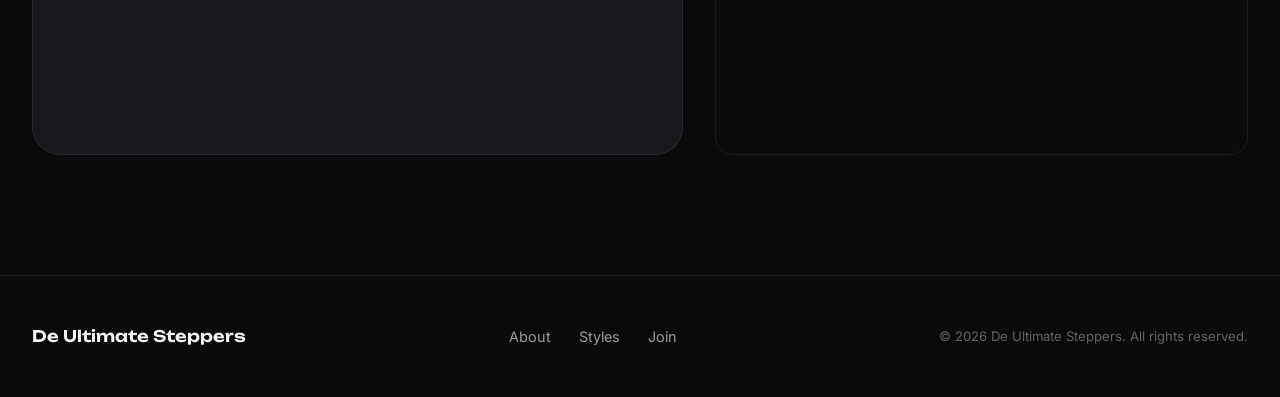
==== commit a779f5a8: "Add update section with legacy narrative and enhance gallery functionality" ====
--- a/index.html
+++ b/index.html
@@ -169,6 +169,18 @@
                 <div class="about-gallery" id="aboutGallery" aria-label="Dance moments gallery"></div>
             </div>
         </div>
+        <div class="about-content about-update">
+            <div class="about-text">
+                <span class="eyebrow">Update</span>
+                <h2>Dance Fever</h2>
+                <p>Within the historic walls of the University of Ibadan, a different kind of legacy began to rise. De Ultimate Steppers was born from a shared belief among passionate dancers who understood that dance is more than rhythm and routine; it is identity in motion.</p>
+                <p>What started as simple training sessions on campus, driven by raw passion, late rehearsals, and unbreakable dedication, slowly evolved into a powerful collective known for energy, discipline, and unmistakable presence.</p>
+                <p class="pull-quote">We do not chase trends; we refine craft. We do not imitate; we innovate.</p>
+            </div>
+            <div class="about-visual">
+                <div class="about-gallery" id="updateGallery" aria-label="Update poster gallery"></div>
+            </div>
+        </div>
 
         <div class="about-content reverse">
             <div class="about-visual">
@@ -194,7 +206,7 @@
         </div>
         <div class="contact-container">
             <div class="contact-form">
-                <form id="contactForm" action="https://formspree.io/f/mreqryno" method="POST">
+                <form id="contactForm" action="https://api.web3forms.com/submit" method="POST">
                     <div class="form-group">
                         <label for="name">Name</label>
                         <input type="text" id="name" name="name" required>
--- a/style.css
+++ b/style.css
@@ -15,7 +15,7 @@
     --text-muted: rgba(245, 245, 244, 0.62);
     --text-faint: rgba(245, 245, 244, 0.38);
 
-    --accent: #8b5cf6;       /* violet — motion, focus */
+    --accent: #582ac4;       /* violet — motion, focus */
     --accent-dim: rgba(139, 92, 246, 0.14);
     --accent-2: #ff6a3d;     /* warm orange — energy pop */
     --accent-2-dim: rgba(255, 106, 61, 0.14);
@@ -454,6 +454,7 @@
 .about-content.reverse { margin-top: 120px; }
 .about-content.reverse .about-text { order: 1; }
 .about-content.reverse .about-visual { order: 0; }
+.about-update { margin-top: 120px; }
 
 .about-text h2 {
     font-family: var(--font-display);
@@ -482,7 +483,9 @@
 
 .about-gallery {
     position: relative;
+    width: min(100%, 420px);
     aspect-ratio: 4 / 5;
+    justify-self: center;
     border-radius: var(--radius-lg);
     background:
         linear-gradient(160deg, rgba(139,92,246,0.35), rgba(255,106,61,0.25)),
@@ -811,5 +814,16 @@
 
     .feature-list { grid-template-columns: 1fr; }
 
+    .about-update { margin-top: 80px; }
+
+    #updateGallery {
+        padding: 16px;
+    }
+
+    #updateGallery .gallery-image {
+        object-fit: contain;
+        transform: scale(1);
+    }
+
     .contact-form { padding: 32px 24px; }
 }
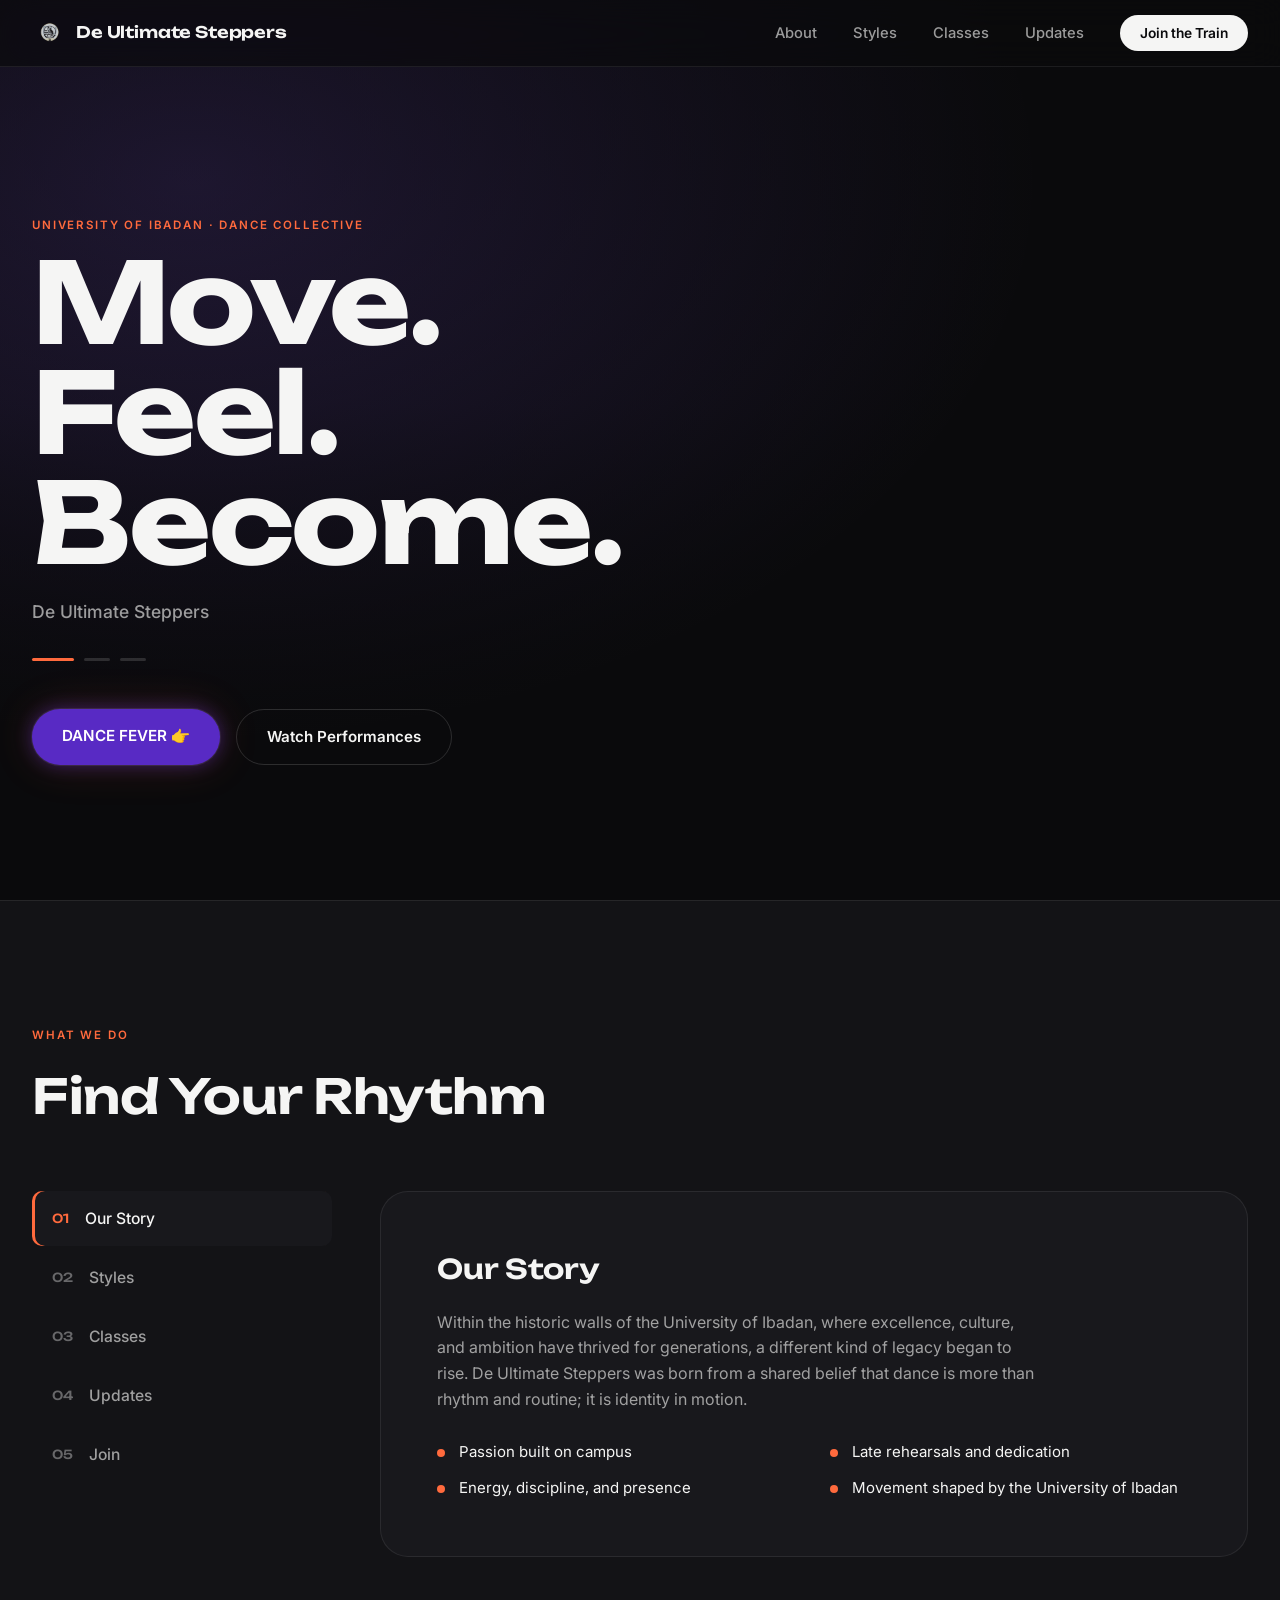
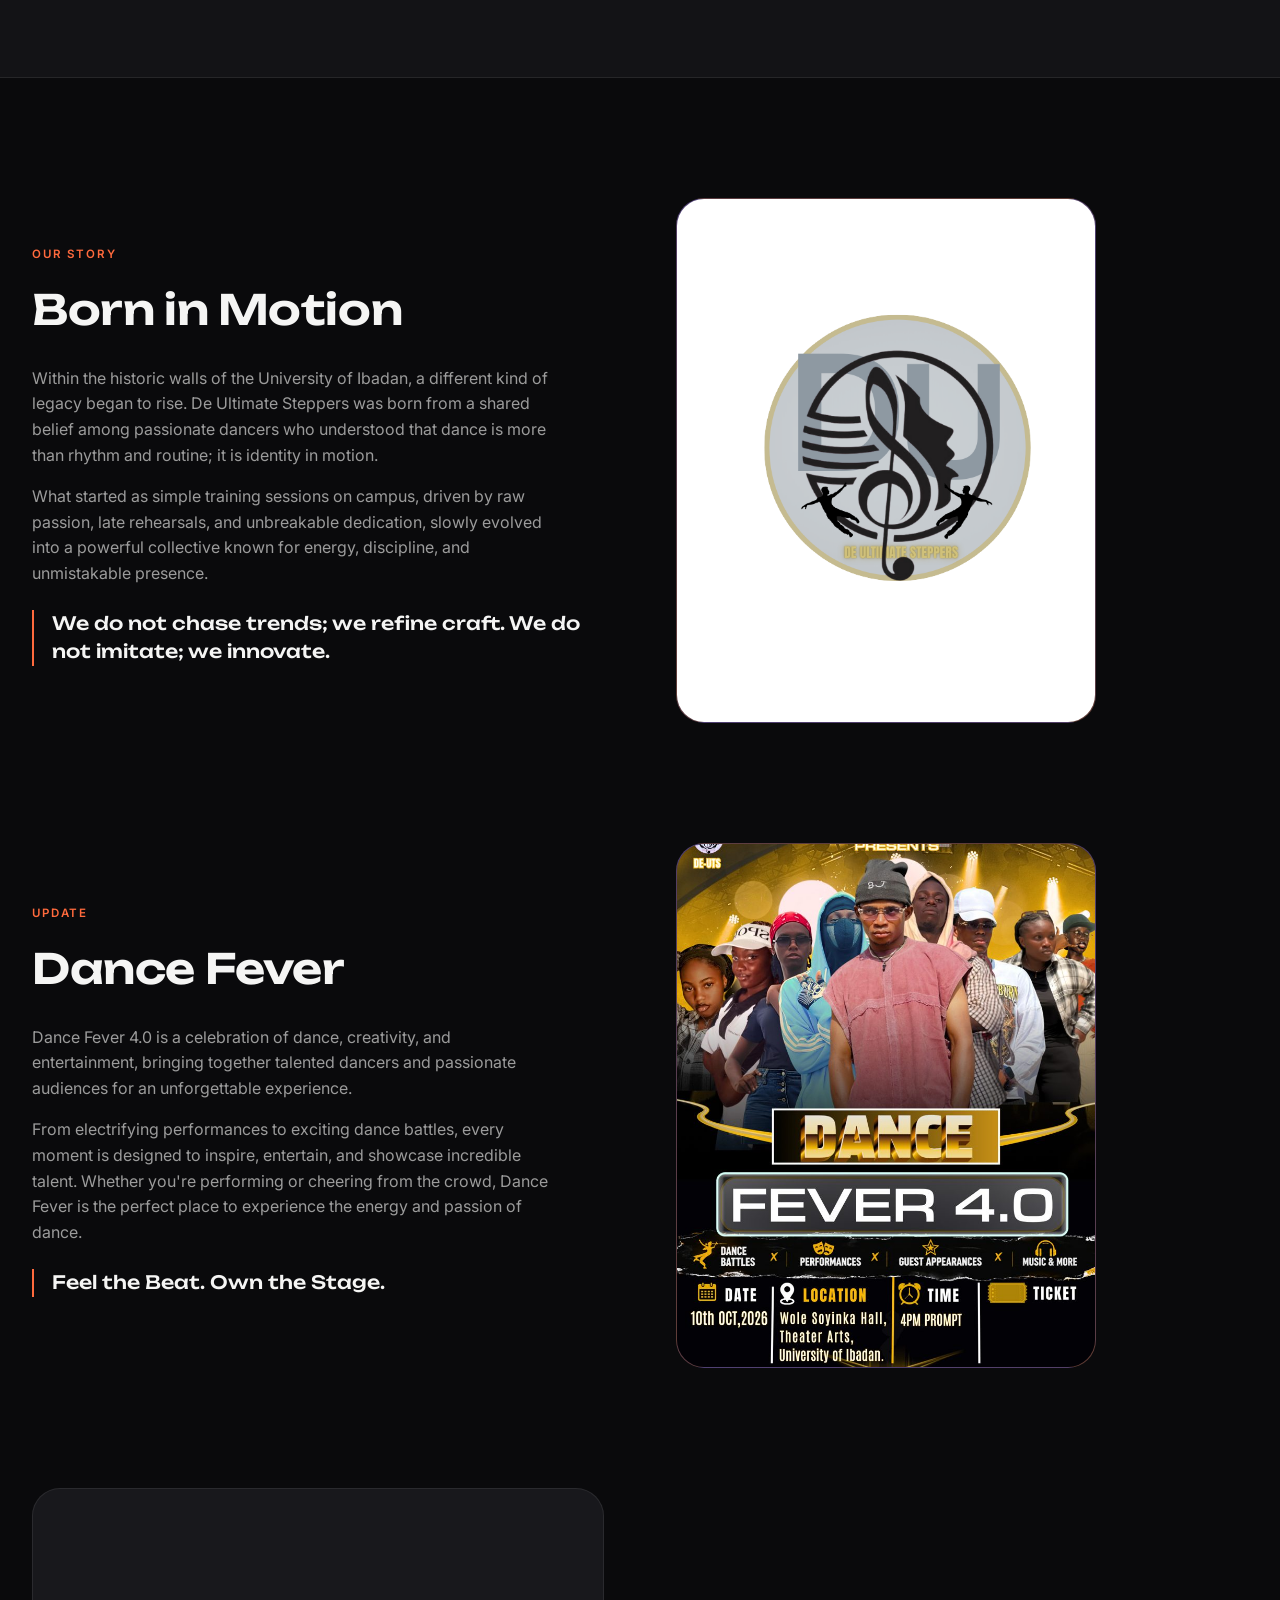
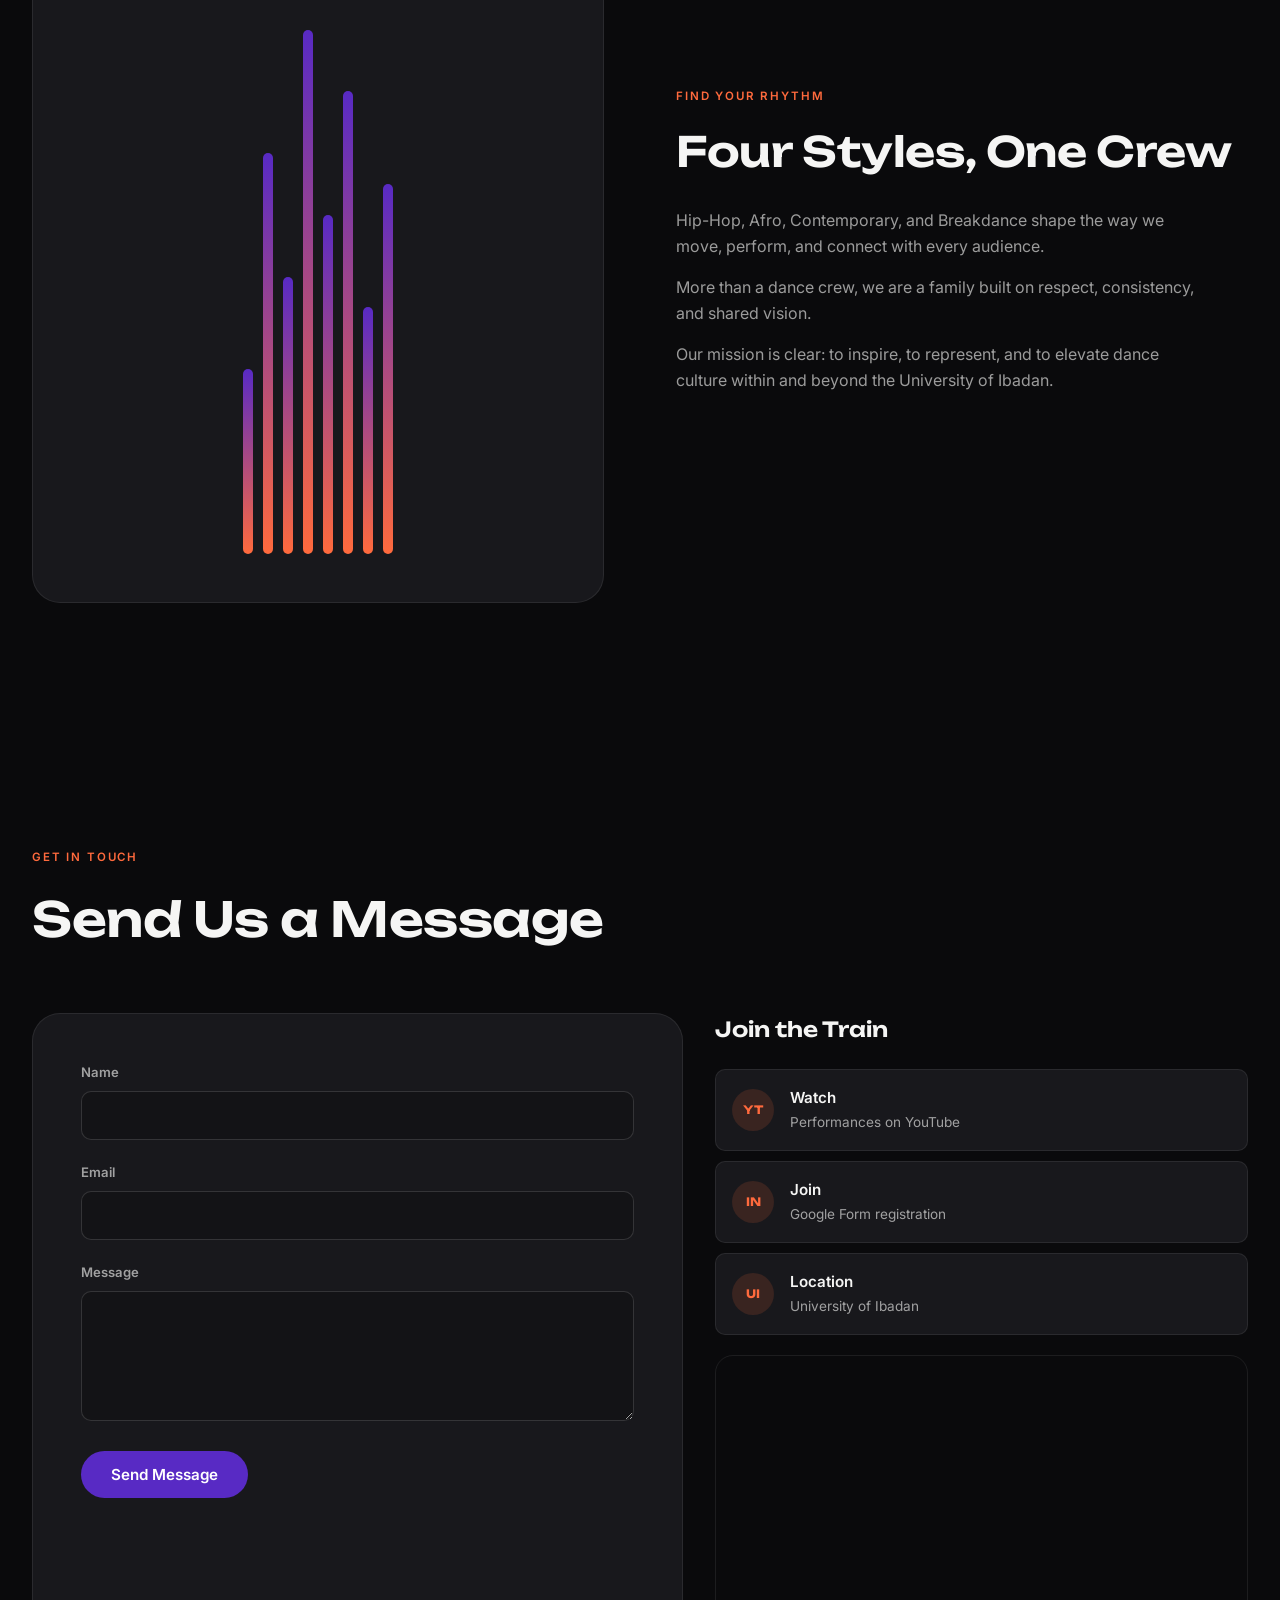
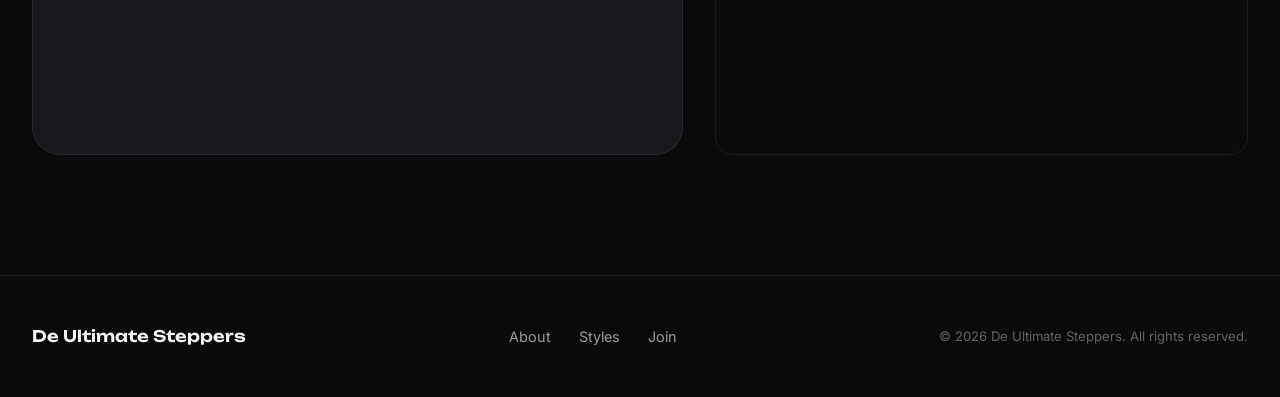
==== commit 80db6327: "Enhance ticket page design and functionality - Updated styles for primary call-to-action button with" ====
--- a/index.html
+++ b/index.html
@@ -25,7 +25,7 @@
                 <li><a href="#features" class="nav-link">Styles</a></li>
                 <li><a href="#contact" class="nav-link">Classes</a></li>
                 <li><a href="#contact" class="nav-link">Updates</a></li>
-                <li><a href="register.html" class="nav-cta" target="_blank">Join the Train</a></li>
+                <li><a href="register/" class="nav-cta" target="_blank">Join the Train</a></li>
             </ul>
             <div class="menu-toggle" id="menuToggle" role="button" aria-label="Toggle menu" aria-expanded="false">
                 <span></span>
@@ -66,7 +66,7 @@
         </div>
 
         <div class="cta-container">
-            <a href="register.html" class="cta-button cta-primary" target="_blank">Join the Train</a>
+            <a href="ticket/" class="cta-button cta-primary" target="_blank">DANCE FEVER 👉</a>
             <a href="https://www.youtube.com/@deultimatesteppers" class="cta-button cta-secondary" target="_blank">Watch Performances</a>
         </div>
     </section>
@@ -173,9 +173,9 @@
             <div class="about-text">
                 <span class="eyebrow">Update</span>
                 <h2>Dance Fever</h2>
-                <p>Within the historic walls of the University of Ibadan, a different kind of legacy began to rise. De Ultimate Steppers was born from a shared belief among passionate dancers who understood that dance is more than rhythm and routine; it is identity in motion.</p>
-                <p>What started as simple training sessions on campus, driven by raw passion, late rehearsals, and unbreakable dedication, slowly evolved into a powerful collective known for energy, discipline, and unmistakable presence.</p>
-                <p class="pull-quote">We do not chase trends; we refine craft. We do not imitate; we innovate.</p>
+                <p>Dance Fever 4.0 is a celebration of dance, creativity, and entertainment, bringing together talented dancers and passionate audiences for an unforgettable experience.</p>
+                <p>From electrifying performances to exciting dance battles, every moment is designed to inspire, entertain, and showcase incredible talent. Whether you're performing or cheering from the crowd, Dance Fever is the perfect place to experience the energy and passion of dance.</p>
+                <p class="pull-quote">Feel the Beat. Own the Stage.</p>
             </div>
             <div class="about-visual">
                 <div class="about-gallery" id="updateGallery" aria-label="Update poster gallery"></div>
@@ -232,7 +232,7 @@
                         <p>Performances on YouTube</p>
                     </div>
                 </a>
-                <a class="info-item" href="register.html" target="_blank">
+                <a class="info-item" href="register/" target="_blank">
                     <div class="info-icon">IN</div>
                     <div class="info-details">
                         <h4>Join</h4>
--- a/style.css
+++ b/style.css
@@ -291,11 +291,14 @@
 .cta-primary {
     background: var(--accent);
     color: #fff;
+    box-shadow: 0 0 0 1px rgba(255, 255, 255, 0.08), 0 0 18px rgba(88, 42, 196, 0.45), 0 0 42px rgba(255, 106, 61, 0.18);
+    animation: ctaPulseGlow 2.6s ease-in-out infinite;
 }
 
 .cta-primary:hover {
     background: #7c4ceb;
-    transform: translateY(-2px);
+    transform: translateY(-2px) scale(1.04);
+    box-shadow: 0 0 0 1px rgba(255, 255, 255, 0.1), 0 0 22px rgba(88, 42, 196, 0.62), 0 0 54px rgba(255, 106, 61, 0.28);
 }
 
 .cta-secondary {
@@ -307,6 +310,17 @@
 .cta-secondary:hover {
     border-color: var(--text);
     transform: translateY(-2px);
+}
+
+@keyframes ctaPulseGlow {
+    0%, 100% {
+        transform: scale(1);
+        box-shadow: 0 0 0 1px rgba(255, 255, 255, 0.08), 0 0 18px rgba(88, 42, 196, 0.4), 0 0 42px rgba(255, 106, 61, 0.16);
+    }
+    50% {
+        transform: scale(1.06);
+        box-shadow: 0 0 0 1px rgba(255, 255, 255, 0.12), 0 0 28px rgba(88, 42, 196, 0.7), 0 0 60px rgba(255, 106, 61, 0.32);
+    }
 }
 
 /* ============================================
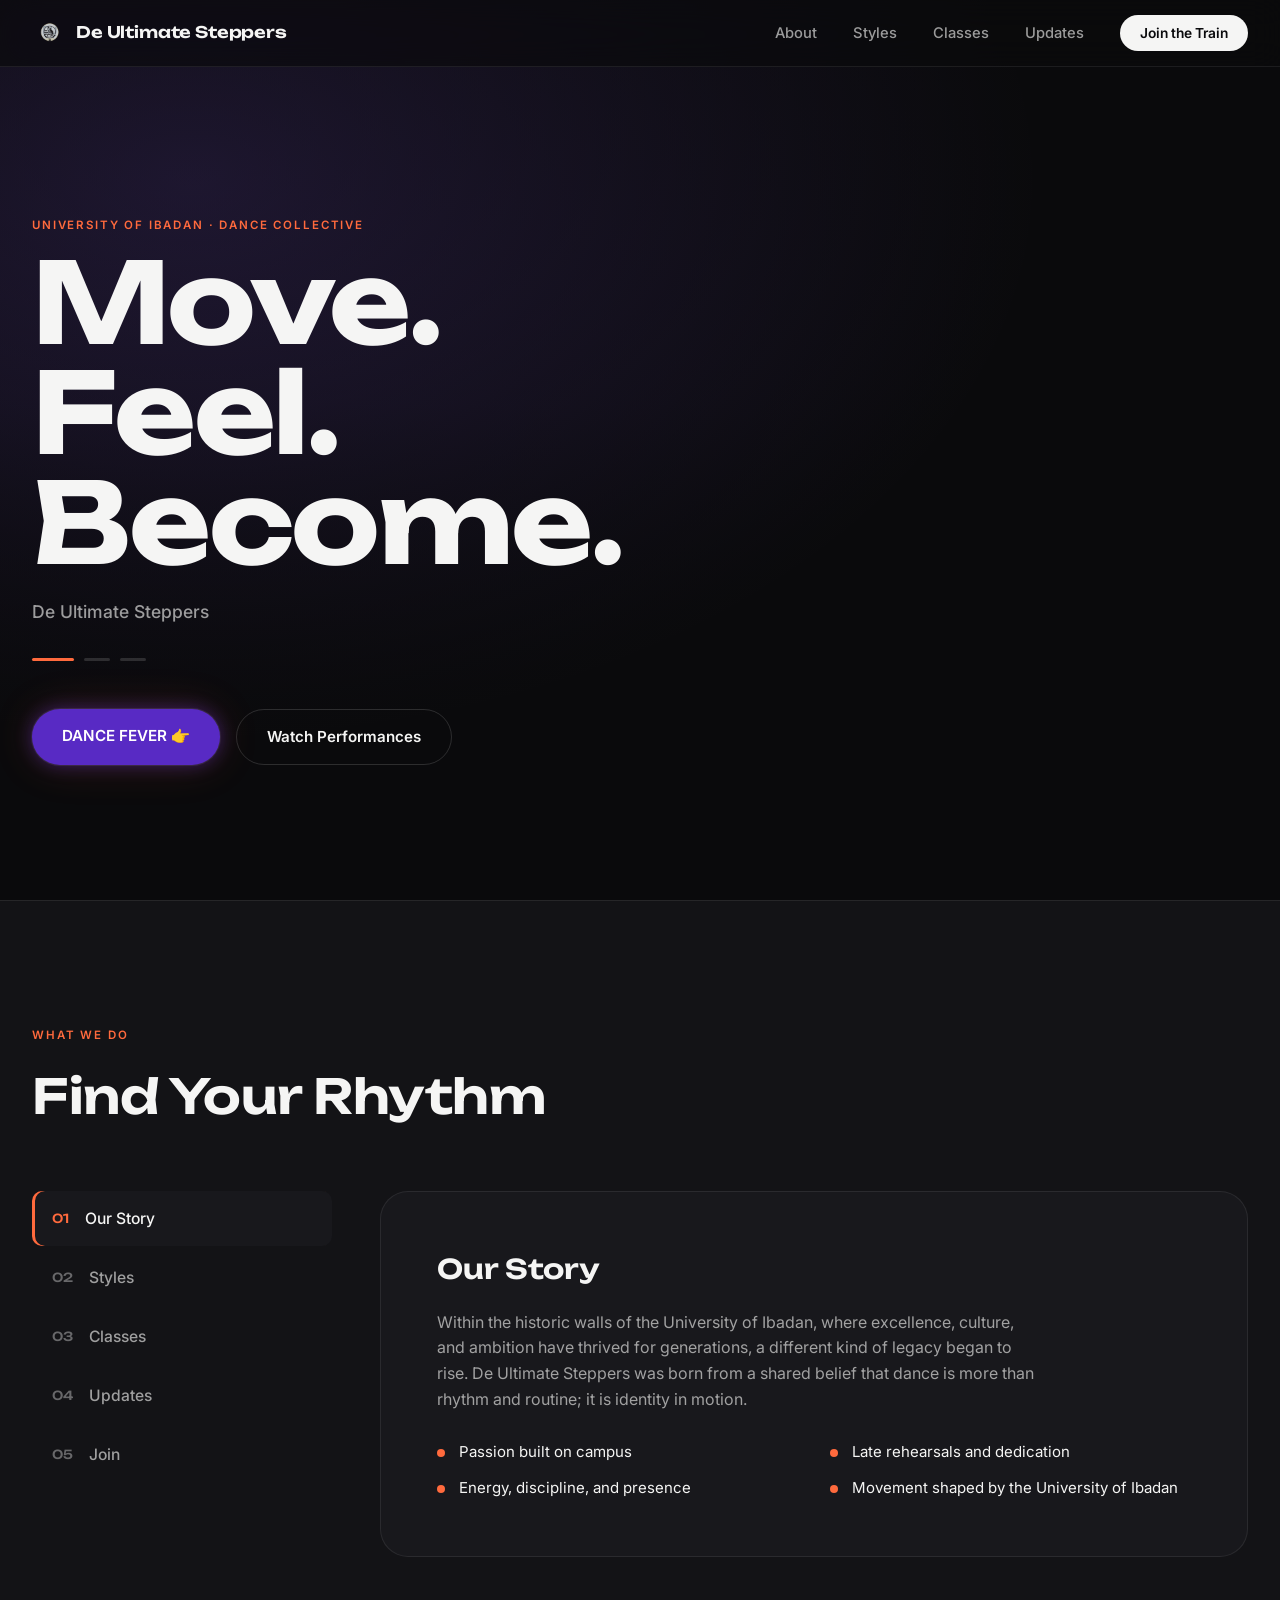
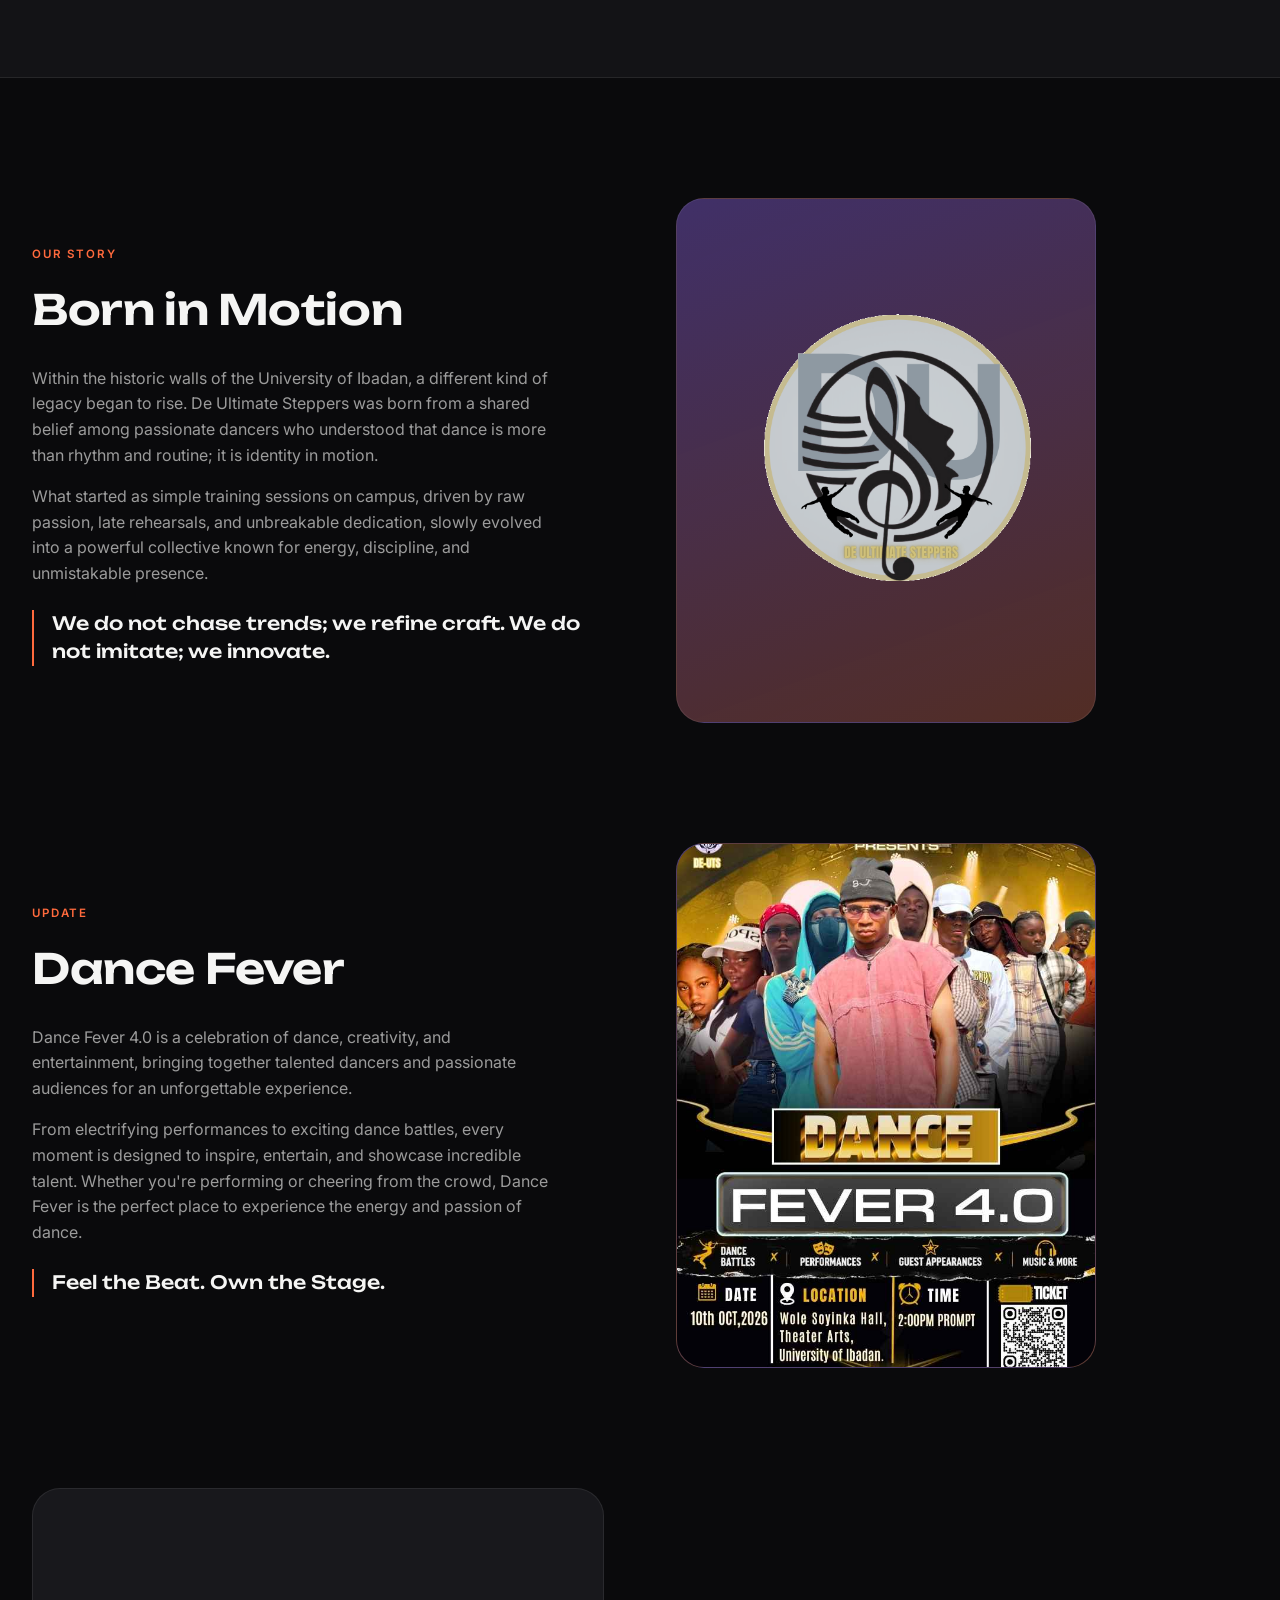
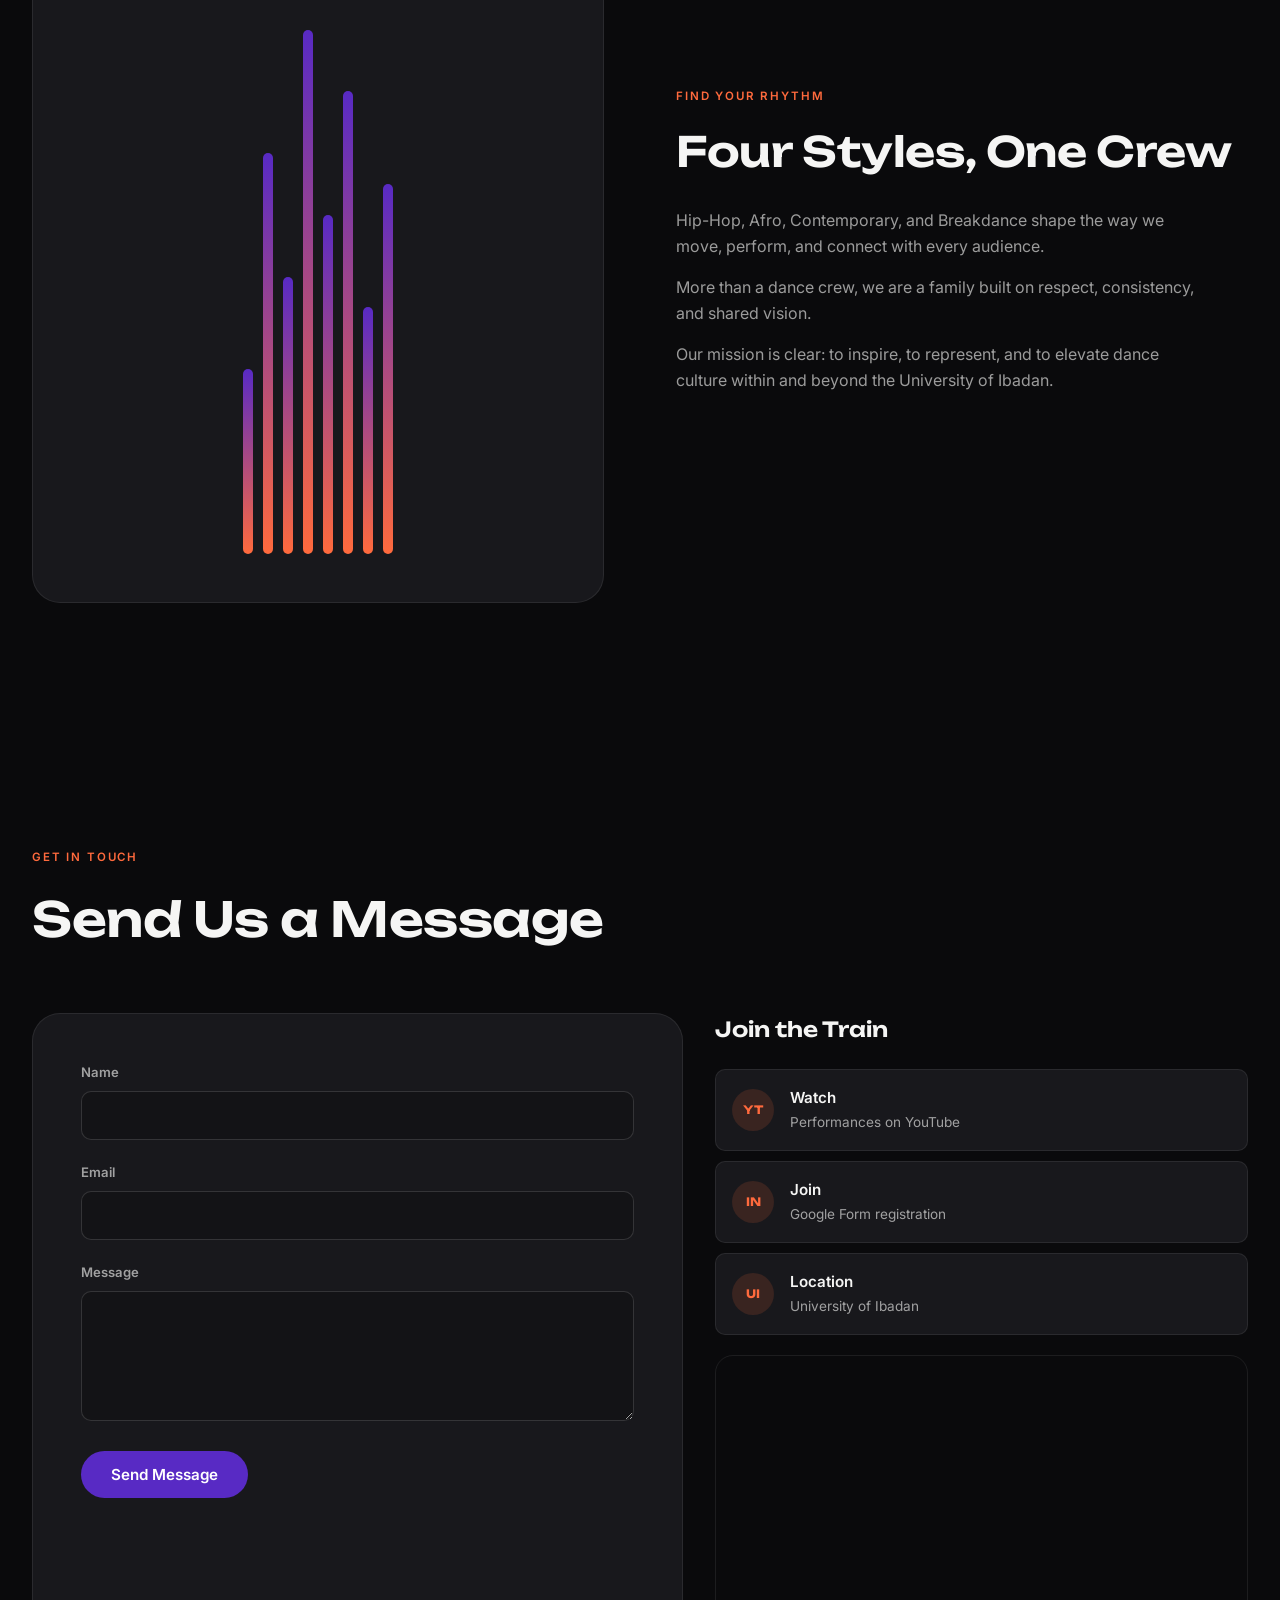
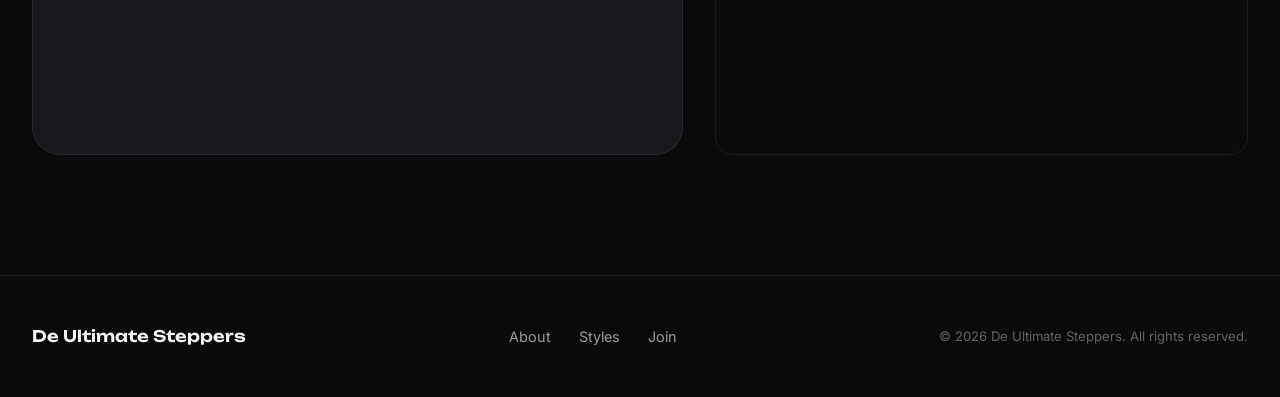
==== commit b797f03f: "Update favicon links to use PNG format and add apple-touch-icon across multiple HTML files" ====
--- a/index.html
+++ b/index.html
@@ -5,8 +5,8 @@
     <meta name="viewport" content="width=device-width, initial-scale=1.0">
     <title>De Ultimate Steppers | Move. Feel. Become.</title>
     <meta name="description" content="De Ultimate Steppers — the University of Ibadan's dance collective. Hip-Hop, Afro, Contemporary and Breakdance. Move. Feel. Become.">
-    <link rel="icon" type="image/svg+xml" href="images/favicon.svg">
-    <link rel="icon" type="image/x-icon" href="images/favicon.ico" sizes="any">
+    <link rel="icon" type="image/png" href="images/logo.png">
+    <link rel="apple-touch-icon" href="images/logo.png">
     <link rel="preconnect" href="https://fonts.googleapis.com">
     <link rel="preconnect" href="https://fonts.gstatic.com" crossorigin>
     <link href="https://fonts.googleapis.com/css2?family=Unbounded:wght@500;600;700;800&family=Inter:wght@400;500;600;700&display=swap" rel="stylesheet">
@@ -207,6 +207,7 @@
         <div class="contact-container">
             <div class="contact-form">
                 <form id="contactForm" action="https://api.web3forms.com/submit" method="POST">
+                      <input type="hidden" name="access_key" value="19455097-ab10-48f2-9d38-de03bf2d9e2b">
                     <div class="form-group">
                         <label for="name">Name</label>
                         <input type="text" id="name" name="name" required>
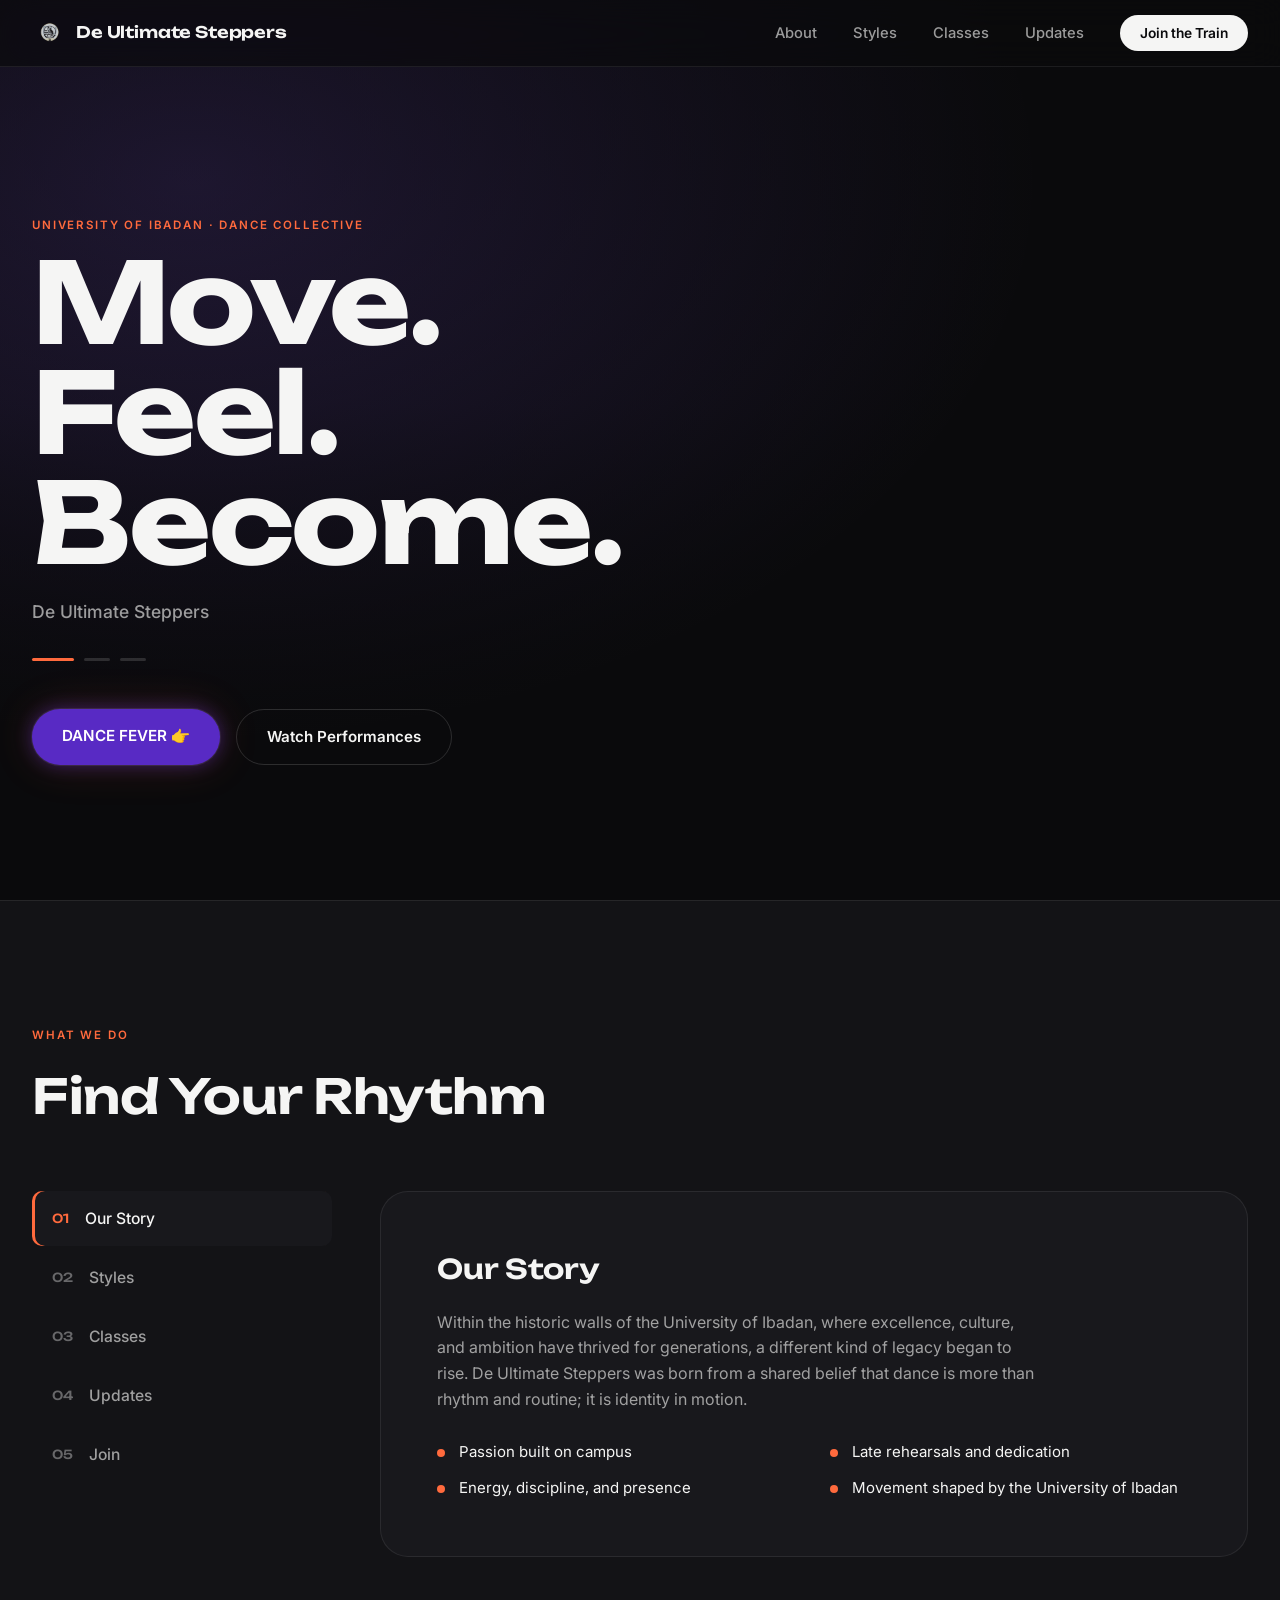
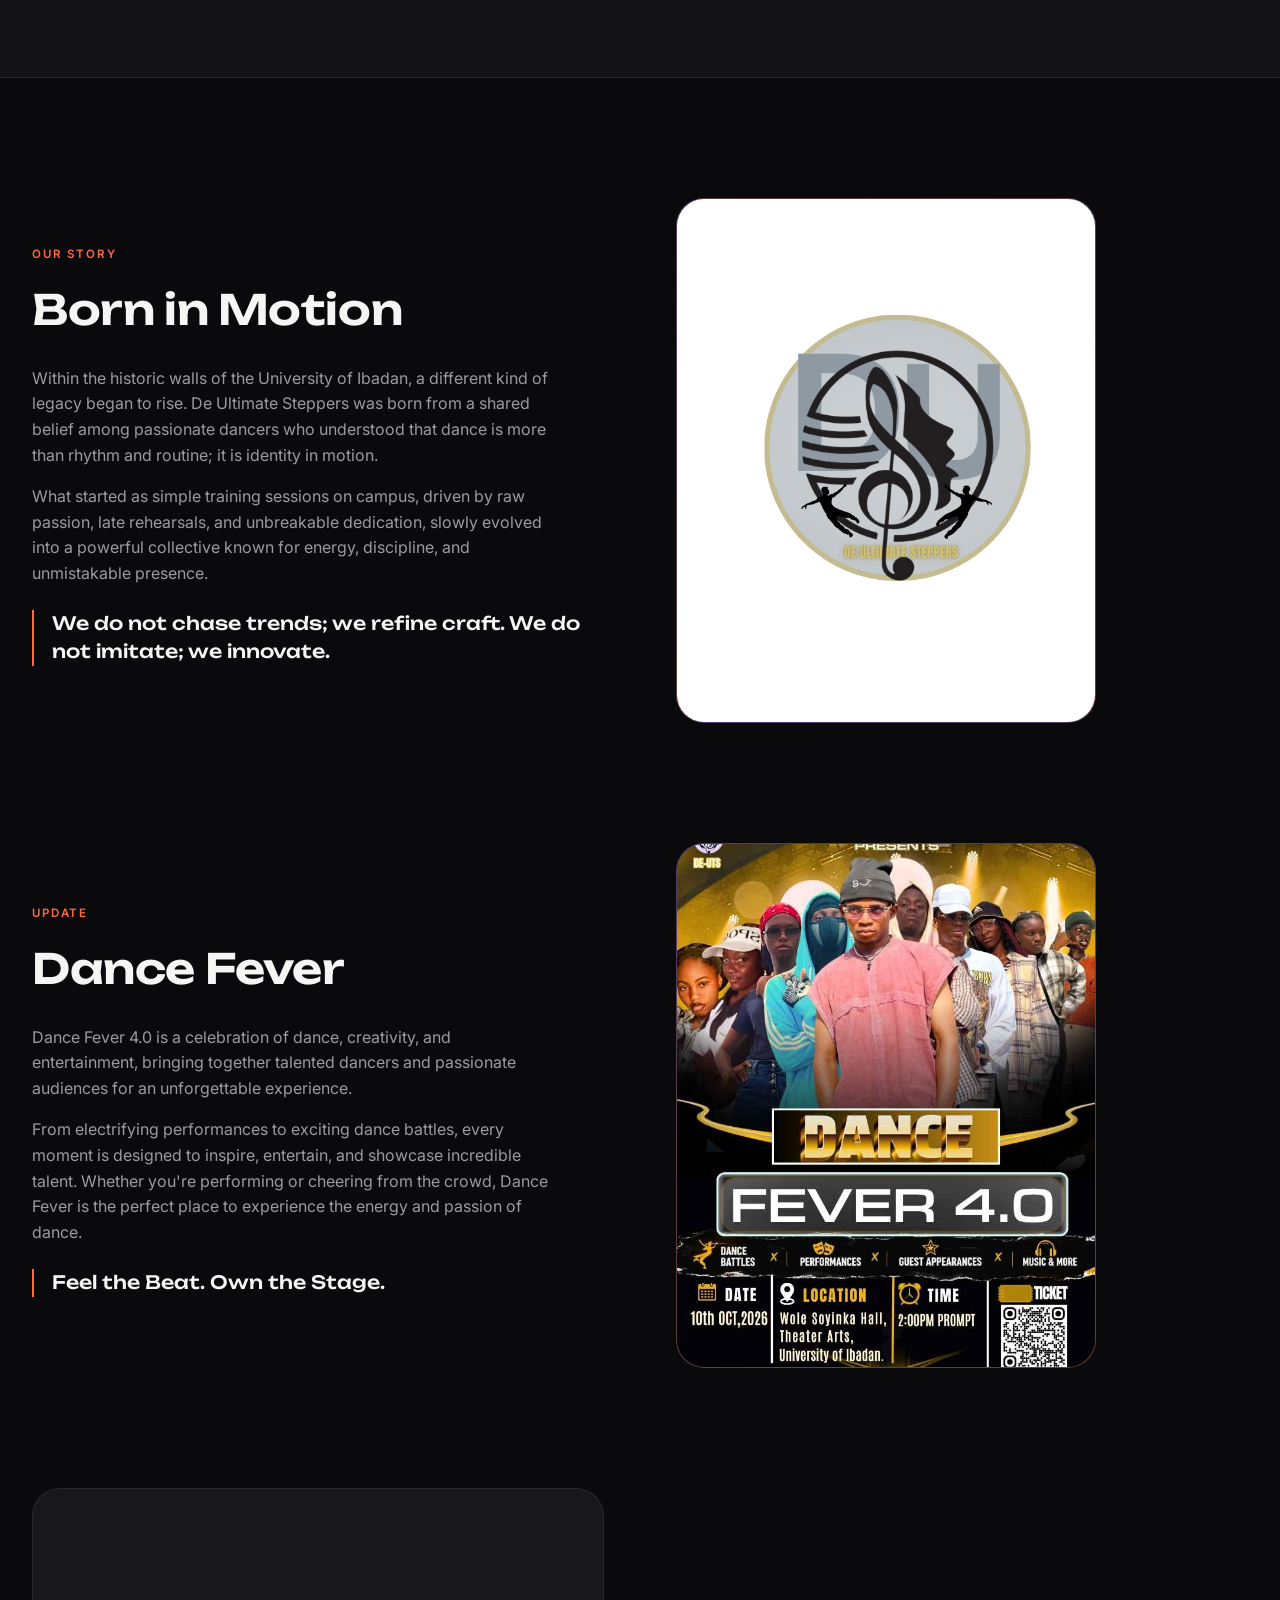
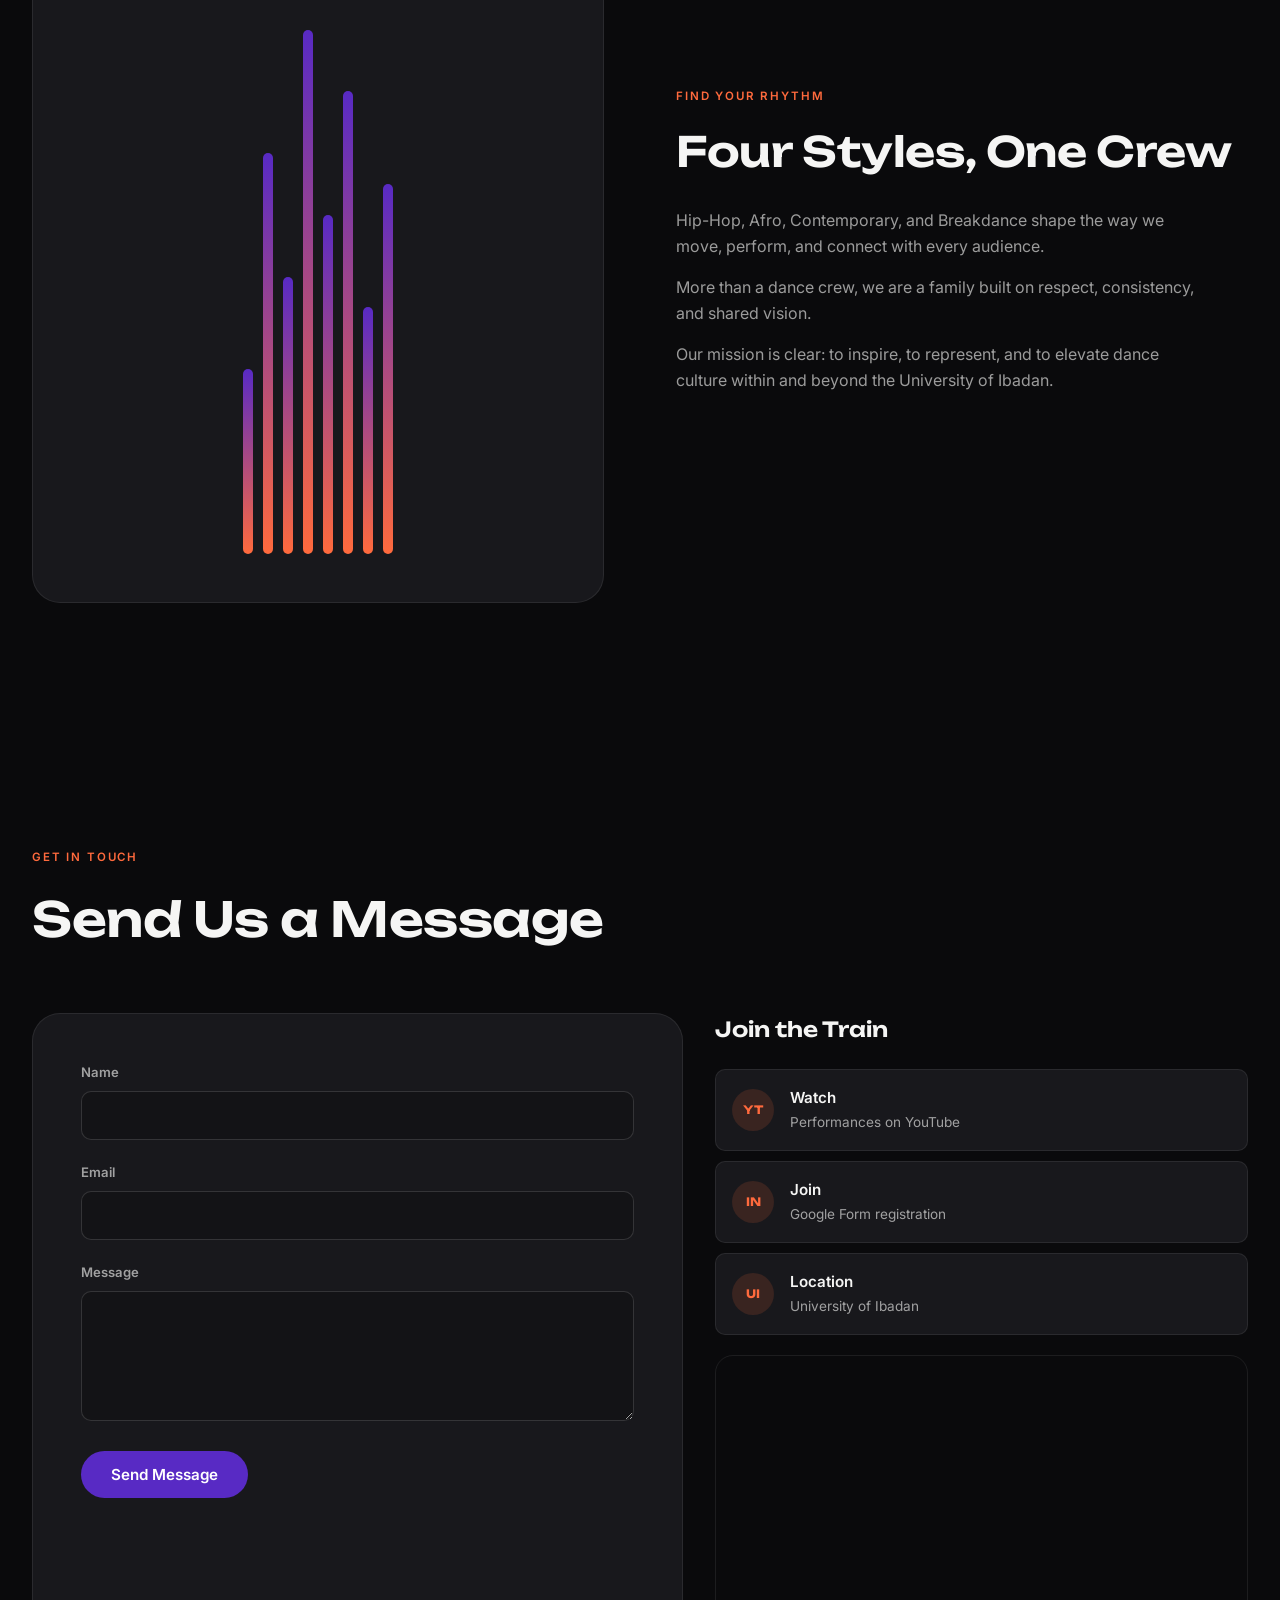
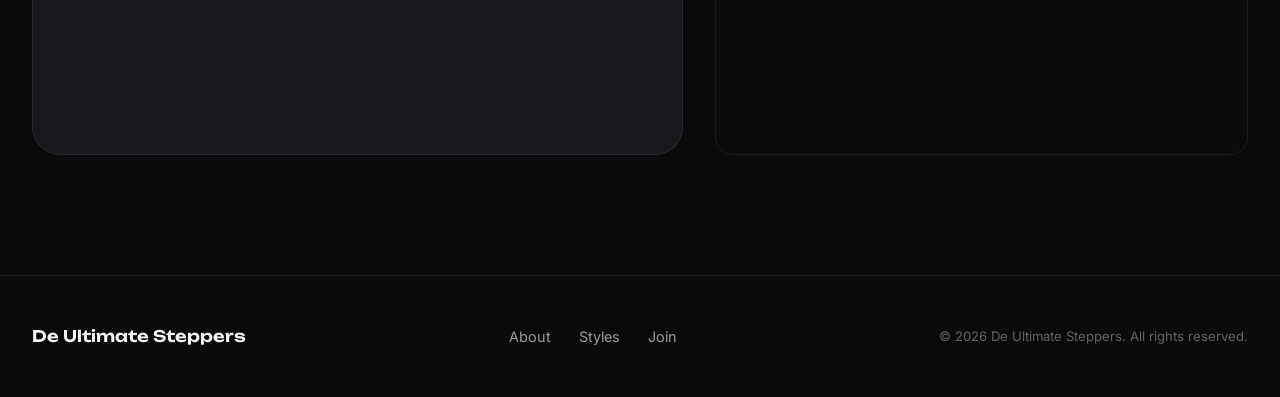
==== commit 815e2207: "Update "Join the Train" link to WhatsApp group" ====
--- a/index.html
+++ b/index.html
@@ -25,7 +25,7 @@
                 <li><a href="#features" class="nav-link">Styles</a></li>
                 <li><a href="#contact" class="nav-link">Classes</a></li>
                 <li><a href="#contact" class="nav-link">Updates</a></li>
-                <li><a href="register/" class="nav-cta" target="_blank">Join the Train</a></li>
+                <li><a href="https://chat.whatsapp.com/ClARTWeXUaP0emRteEnoBj" class="nav-cta" target="_blank">Join the Train</a></li>
             </ul>
             <div class="menu-toggle" id="menuToggle" role="button" aria-label="Toggle menu" aria-expanded="false">
                 <span></span>
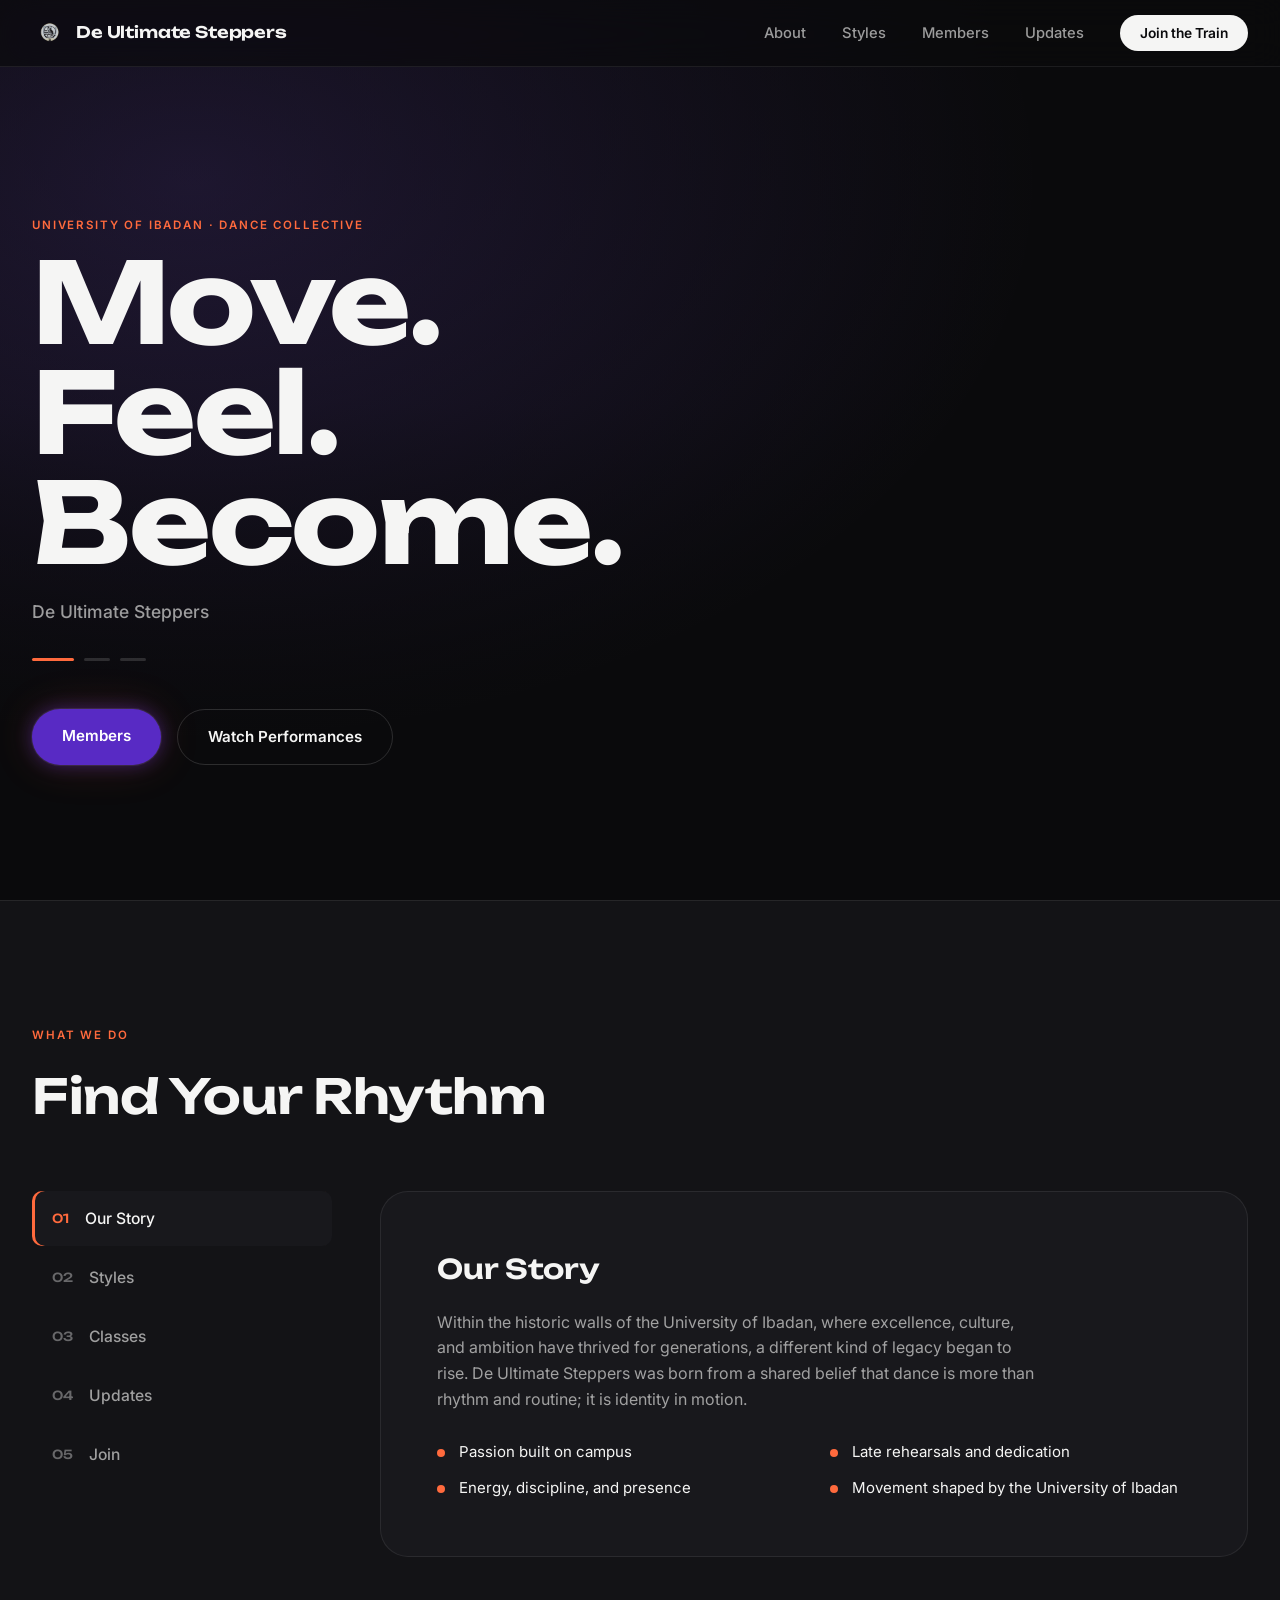
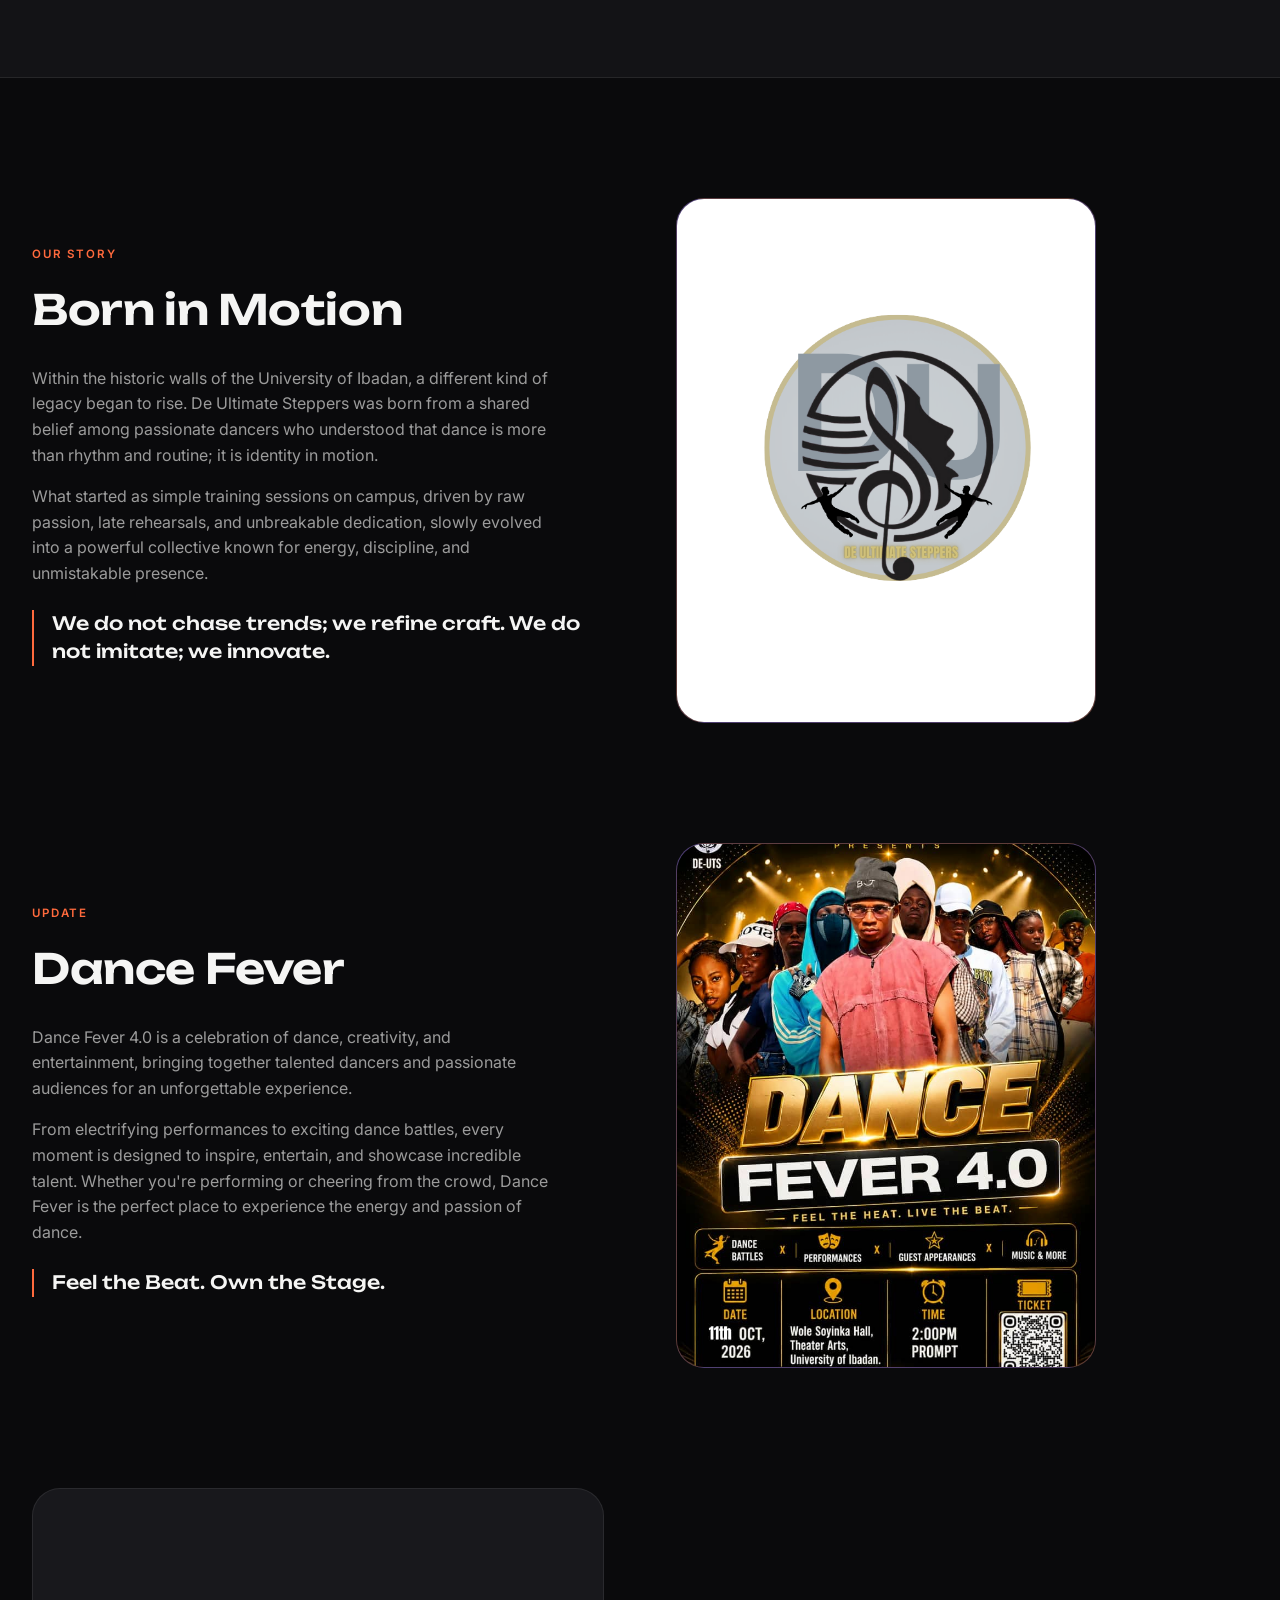
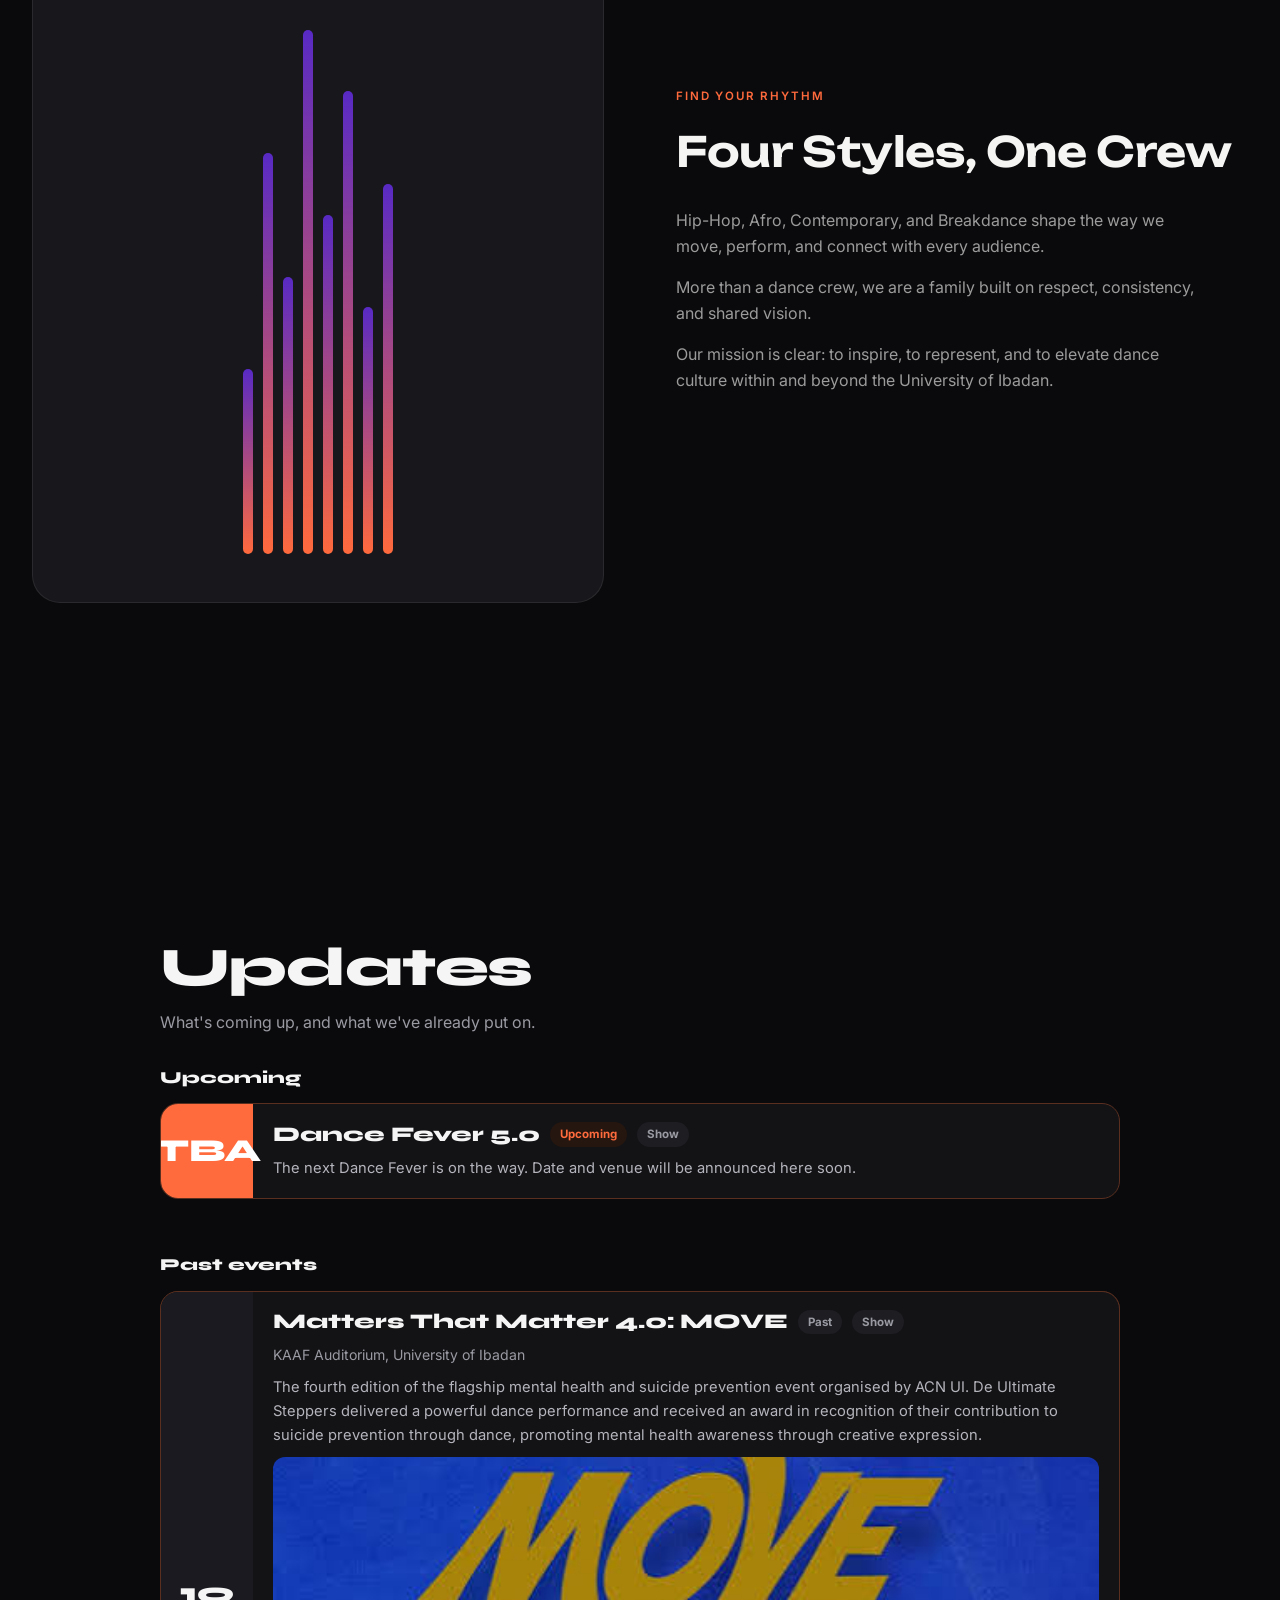
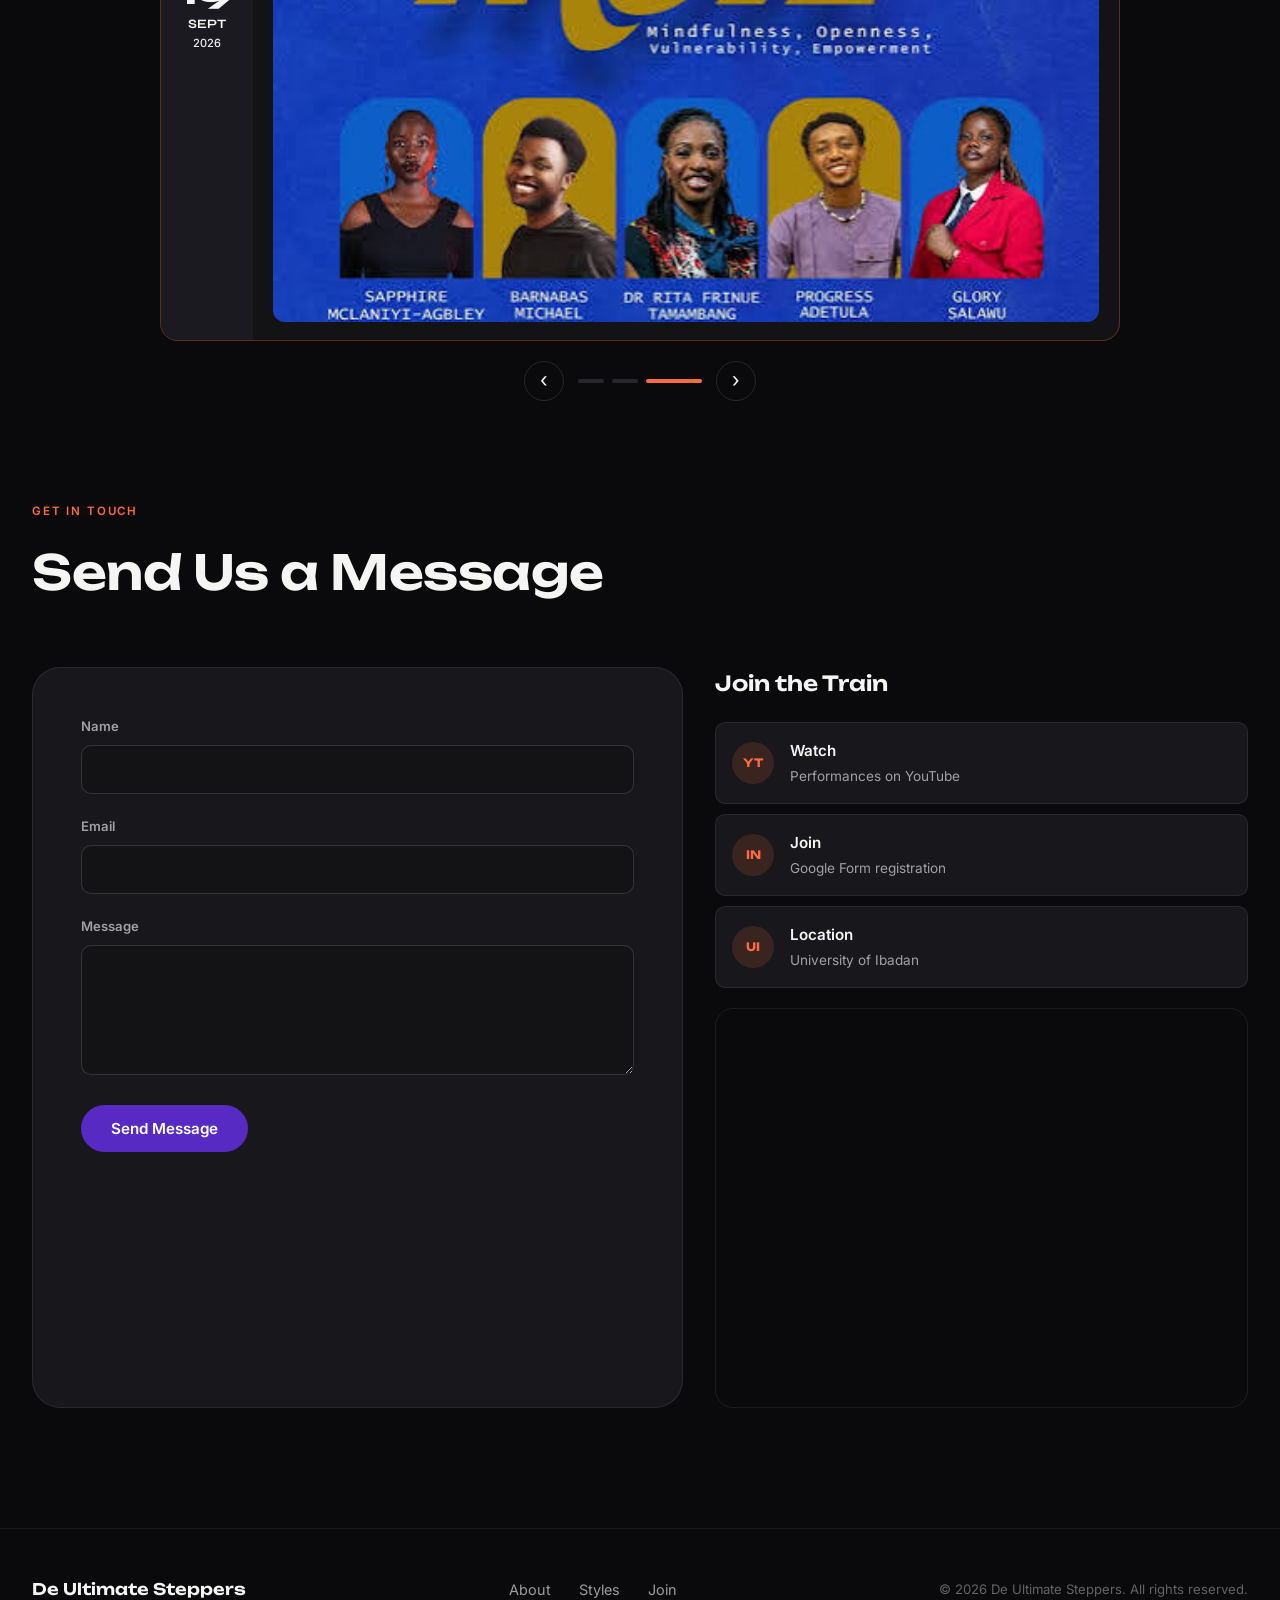
==== commit 9f24a566: "Add members page with dynamic member profiles and social links - Created members.html for redirectio" ====
--- a/index.html
+++ b/index.html
@@ -1,17 +1,22 @@
 <!DOCTYPE html>
 <html lang="en">
+
 <head>
     <meta charset="UTF-8">
     <meta name="viewport" content="width=device-width, initial-scale=1.0">
     <title>De Ultimate Steppers | Move. Feel. Become.</title>
-    <meta name="description" content="De Ultimate Steppers — the University of Ibadan's dance collective. Hip-Hop, Afro, Contemporary and Breakdance. Move. Feel. Become.">
+    <meta name="description"
+        content="De Ultimate Steppers — the University of Ibadan's dance collective. Hip-Hop, Afro, Contemporary and Breakdance. Move. Feel. Become.">
     <link rel="icon" type="image/png" href="images/logo.png">
     <link rel="apple-touch-icon" href="images/logo.png">
     <link rel="preconnect" href="https://fonts.googleapis.com">
     <link rel="preconnect" href="https://fonts.gstatic.com" crossorigin>
-    <link href="https://fonts.googleapis.com/css2?family=Unbounded:wght@500;600;700;800&family=Inter:wght@400;500;600;700&display=swap" rel="stylesheet">
+    <link
+        href="https://fonts.googleapis.com/css2?family=Unbounded:wght@500;600;700;800&family=Inter:wght@400;500;600;700&display=swap"
+        rel="stylesheet">
     <link href="style.css" rel="stylesheet">
 </head>
+
 <body>
     <!-- Navigation -->
     <nav id="navbar">
@@ -23,9 +28,10 @@
             <ul class="nav-links" id="navLinks">
                 <li><a href="#about" class="nav-link">About</a></li>
                 <li><a href="#features" class="nav-link">Styles</a></li>
-                <li><a href="#contact" class="nav-link">Classes</a></li>
+                <li><a href="/members" class="nav-link">Members</a></li>
                 <li><a href="#contact" class="nav-link">Updates</a></li>
-                <li><a href="https://chat.whatsapp.com/ClARTWeXUaP0emRteEnoBj" class="nav-cta" target="_blank">Join the Train</a></li>
+                <li><a href="https://chat.whatsapp.com/ClARTWeXUaP0emRteEnoBj" class="nav-cta" target="_blank">Join the
+                        Train</a></li>
             </ul>
             <div class="menu-toggle" id="menuToggle" role="button" aria-label="Toggle menu" aria-expanded="false">
                 <span></span>
@@ -66,8 +72,9 @@
         </div>
 
         <div class="cta-container">
-            <a href="ticket/" class="cta-button cta-primary" target="_blank">DANCE FEVER 👉</a>
-            <a href="https://www.youtube.com/@deultimatesteppers" class="cta-button cta-secondary" target="_blank">Watch Performances</a>
+            <a href="members/" class="cta-button cta-primary" target="_blank">Members</a>
+            <a href="https://www.youtube.com/@deultimatesteppers" class="cta-button cta-secondary" target="_blank">Watch
+                Performances</a>
         </div>
     </section>
 
@@ -103,7 +110,10 @@
             <div class="feature-content">
                 <div class="content-panel active" id="performance">
                     <h3>Our Story</h3>
-                    <p>Within the historic walls of the University of Ibadan, where excellence, culture, and ambition have thrived for generations, a different kind of legacy began to rise. De Ultimate Steppers was born from a shared belief that dance is more than rhythm and routine; it is identity in motion.</p>
+                    <p>Within the historic walls of the University of Ibadan, where excellence, culture, and ambition
+                        have thrived for generations, a different kind of legacy began to rise. De Ultimate Steppers was
+                        born from a shared belief that dance is more than rhythm and routine; it is identity in motion.
+                    </p>
                     <ul class="feature-list">
                         <li>Passion built on campus</li>
                         <li>Late rehearsals and dedication</li>
@@ -113,7 +123,8 @@
                 </div>
                 <div class="content-panel" id="security">
                     <h3>Styles</h3>
-                    <p>At De Ultimate Steppers, dance is a language spoken through Afro-inspired rhythms, street styles, contemporary expression, and freestyle energy.</p>
+                    <p>At De Ultimate Steppers, dance is a language spoken through Afro-inspired rhythms, street styles,
+                        contemporary expression, and freestyle energy.</p>
                     <ul class="feature-list">
                         <li>Hip-Hop</li>
                         <li>Afro</li>
@@ -123,7 +134,8 @@
                 </div>
                 <div class="content-panel" id="network">
                     <h3>Classes</h3>
-                    <p>We train our bodies with intensity and our minds with focus, knowing that greatness is earned through discipline and belief.</p>
+                    <p>We train our bodies with intensity and our minds with focus, knowing that greatness is earned
+                        through discipline and belief.</p>
                     <ul class="feature-list">
                         <li>Intro to Hip-Hop</li>
                         <li>Contemporary Flow</li>
@@ -161,8 +173,12 @@
             <div class="about-text">
                 <span class="eyebrow">Our Story</span>
                 <h2>Born in Motion</h2>
-                <p>Within the historic walls of the University of Ibadan, a different kind of legacy began to rise. De Ultimate Steppers was born from a shared belief among passionate dancers who understood that dance is more than rhythm and routine; it is identity in motion.</p>
-                <p>What started as simple training sessions on campus, driven by raw passion, late rehearsals, and unbreakable dedication, slowly evolved into a powerful collective known for energy, discipline, and unmistakable presence.</p>
+                <p>Within the historic walls of the University of Ibadan, a different kind of legacy began to rise. De
+                    Ultimate Steppers was born from a shared belief among passionate dancers who understood that dance
+                    is more than rhythm and routine; it is identity in motion.</p>
+                <p>What started as simple training sessions on campus, driven by raw passion, late rehearsals, and
+                    unbreakable dedication, slowly evolved into a powerful collective known for energy, discipline, and
+                    unmistakable presence.</p>
                 <p class="pull-quote">We do not chase trends; we refine craft. We do not imitate; we innovate.</p>
             </div>
             <div class="about-visual">
@@ -173,8 +189,11 @@
             <div class="about-text">
                 <span class="eyebrow">Update</span>
                 <h2>Dance Fever</h2>
-                <p>Dance Fever 4.0 is a celebration of dance, creativity, and entertainment, bringing together talented dancers and passionate audiences for an unforgettable experience.</p>
-                <p>From electrifying performances to exciting dance battles, every moment is designed to inspire, entertain, and showcase incredible talent. Whether you're performing or cheering from the crowd, Dance Fever is the perfect place to experience the energy and passion of dance.</p>
+                <p>Dance Fever 4.0 is a celebration of dance, creativity, and entertainment, bringing together talented
+                    dancers and passionate audiences for an unforgettable experience.</p>
+                <p>From electrifying performances to exciting dance battles, every moment is designed to inspire,
+                    entertain, and showcase incredible talent. Whether you're performing or cheering from the crowd,
+                    Dance Fever is the perfect place to experience the energy and passion of dance.</p>
                 <p class="pull-quote">Feel the Beat. Own the Stage.</p>
             </div>
             <div class="about-visual">
@@ -191,15 +210,695 @@
             <div class="about-text">
                 <span class="eyebrow">Find Your Rhythm</span>
                 <h2>Four Styles, One Crew</h2>
-                <p>Hip-Hop, Afro, Contemporary, and Breakdance shape the way we move, perform, and connect with every audience.</p>
+                <p>Hip-Hop, Afro, Contemporary, and Breakdance shape the way we move, perform, and connect with every
+                    audience.</p>
                 <p>More than a dance crew, we are a family built on respect, consistency, and shared vision.</p>
-                <p>Our mission is clear: to inspire, to represent, and to elevate dance culture within and beyond the University of Ibadan.</p>
+                <p>Our mission is clear: to inspire, to represent, and to elevate dance culture within and beyond the
+                    University of Ibadan.</p>
             </div>
         </div>
     </section>
 
     <!-- Contact Section -->
     <section class="contact" id="contact">
+        <link
+            href="https://fonts.googleapis.com/css2?family=Syne:wght@700;800&family=Inter:wght@400;500;700&display=swap"
+            rel="stylesheet">
+        <style>
+            #updates {
+                --card: #131316;
+                --line: #27272d;
+                --gold: #ff6b3d;
+                --bone: #f5f5f5;
+                --mute: #9a9aa3;
+                --ms: 6000ms;
+                max-width: 1000px;
+                margin: 0 auto;
+                padding: clamp(48px, 8vw, 96px) 20px;
+                color: var(--bone);
+                font-family: Inter, system-ui, sans-serif;
+                line-height: 1.6
+            }
+
+            #updates * {
+                box-sizing: border-box
+            }
+
+            #updates .head {
+                max-width: 640px;
+                margin-bottom: 32px
+            }
+
+            #updates h2 {
+                font-family: Syne, sans-serif;
+                font-weight: 800;
+                font-size: clamp(2rem, 6vw, 3.4rem);
+                line-height: 1.05;
+                letter-spacing: -.02em;
+                margin: 0
+            }
+
+            #updates .head p {
+                color: var(--mute);
+                margin: 14px 0 0
+            }
+
+            #updates button:focus-visible,
+            #updates a:focus-visible {
+                outline: 2px solid var(--gold);
+                outline-offset: 2px
+            }
+
+            #updates .slides {
+                display: grid;
+                overflow: hidden
+            }
+
+            #updates .ev {
+                display: grid;
+                grid-template-columns: 92px 1fr;
+                background: var(--card);
+                border: 1px solid var(--line);
+                border-radius: 18px;
+                overflow: hidden
+            }
+
+            #updates .slides .ev {
+                grid-area: 1/1;
+                border-color: #5a2f1f;
+                opacity: 0;
+                visibility: hidden;
+                transform: translateX(32px);
+                transition: opacity .6s ease, transform .6s ease, visibility 0s .6s
+            }
+
+            #updates .slides .ev.prev {
+                transform: translateX(-32px)
+            }
+
+            #updates .slides .ev.on {
+                opacity: 1;
+                visibility: visible;
+                transform: none;
+                transition: opacity .6s ease, transform .6s ease, visibility 0s
+            }
+
+            #updates .dt {
+                display: flex;
+                flex-direction: column;
+                align-items: center;
+                justify-content: center;
+                padding: 18px 8px;
+                background: #1a1a20;
+                color: var(--bone);
+                text-align: center;
+                font-family: Syne, sans-serif
+            }
+
+            #updates .ev.up .dt {
+                background: var(--gold);
+                color: #fff
+            }
+
+            #updates .dt b {
+                font-size: 2rem;
+                font-weight: 800;
+                line-height: 1
+            }
+
+            #updates .dt span {
+                font-size: .8rem;
+                font-weight: 700;
+                margin-top: 4px
+            }
+
+            #updates .dt small {
+                font-size: .7rem;
+                opacity: .8;
+                font-family: Inter, sans-serif
+            }
+
+            #updates .bd {
+                padding: 18px 20px;
+                display: flex;
+                flex-direction: column;
+                gap: 10px;
+                min-width: 0
+            }
+
+            #updates .top {
+                display: flex;
+                flex-wrap: wrap;
+                align-items: center;
+                gap: 10px
+            }
+
+            #updates h3 {
+                font-family: Syne, sans-serif;
+                font-weight: 800;
+                font-size: 1.3rem;
+                line-height: 1.15;
+                margin: 0
+            }
+
+            #updates .tag {
+                font-size: .72rem;
+                font-weight: 700;
+                padding: 3px 10px;
+                border-radius: 99px;
+                background: #25160f;
+                color: var(--gold)
+            }
+
+            #updates .tag.k {
+                background: #1d1d22;
+                color: var(--mute)
+            }
+
+            #updates .meta {
+                color: var(--mute);
+                font-size: .88rem
+            }
+
+            #updates .bio {
+                color: #b4b4bc;
+                font-size: .92rem;
+                white-space: pre-line;
+                margin: 0
+            }
+
+            #updates .pics {
+                display: grid;
+                gap: 8px;
+                grid-template-columns: repeat(auto-fill, minmax(120px, 1fr))
+            }
+
+            #updates .pics.one {
+                grid-template-columns: 1fr
+            }
+
+            #updates .pics button {
+                padding: 0;
+                border: 0;
+                background: #1a1a20;
+                border-radius: 12px;
+                overflow: hidden;
+                cursor: zoom-in;
+                aspect-ratio: 1
+            }
+
+            #updates .pics.one button {
+                aspect-ratio: 16/9
+            }
+
+            #updates .pics img {
+                width: 100%;
+                height: 100%;
+                object-fit: cover;
+                display: block;
+                transition: transform .4s
+            }
+
+            #updates .pics button:hover img {
+                transform: scale(1.05)
+            }
+
+            #updates a.btn {
+                align-self: flex-start;
+                padding: 8px 16px;
+                border-radius: 99px;
+                border: 1px solid var(--line);
+                color: var(--bone);
+                text-decoration: none;
+                font-size: .85rem;
+                font-weight: 700;
+                transition: .2s
+            }
+
+            #updates a.btn:hover {
+                background: var(--gold);
+                border-color: var(--gold);
+                color: #fff
+            }
+
+            #updates .ctl {
+                display: flex;
+                align-items: center;
+                justify-content: center;
+                gap: 14px;
+                margin-top: 20px
+            }
+
+            #updates .arr {
+                width: 40px;
+                height: 40px;
+                border-radius: 50%;
+                border: 1px solid var(--line);
+                background: none;
+                color: var(--bone);
+                font-size: 1.3rem;
+                line-height: 1;
+                cursor: pointer;
+                transition: .2s
+            }
+
+            #updates .arr:hover {
+                background: var(--gold);
+                border-color: var(--gold)
+            }
+
+            #updates .dots {
+                display: flex;
+                gap: 8px;
+                align-items: center
+            }
+
+            #updates .dots button {
+                background: none;
+                border: 0;
+                padding: 12px 0;
+                cursor: pointer
+            }
+
+            #updates .dots i {
+                display: block;
+                width: 26px;
+                height: 4px;
+                border-radius: 4px;
+                background: var(--line);
+                overflow: hidden;
+                transition: width .3s
+            }
+
+            #updates .dots .on i {
+                width: 56px
+            }
+
+            #updates .dots b {
+                display: block;
+                height: 100%;
+                width: 0;
+                background: var(--gold)
+            }
+
+            #updates .dots .on b {
+                animation: upd-fill var(--ms) linear forwards
+            }
+
+            #updates.hold .dots b {
+                animation-play-state: paused
+            }
+
+            @keyframes upd-fill {
+                to {
+                    width: 100%
+                }
+            }
+
+            #updates .sub {
+                font-size: 1.05rem;
+                margin: 0 0 16px
+            }
+
+            #updates .past {
+                margin-top: 56px
+            }
+
+            #updates .list {
+                display: flex;
+                flex-direction: column;
+                gap: 18px
+            }
+
+            #updates .more {
+                display: block;
+                margin: 6px auto 0;
+                background: none;
+                border: 1px solid var(--line);
+                color: var(--mute);
+                font: inherit;
+                font-size: .85rem;
+                padding: 6px 16px;
+                border-radius: 99px;
+                cursor: pointer;
+                transition: .2s
+            }
+
+            #updates .more:hover {
+                border-color: var(--gold);
+                color: var(--bone)
+            }
+
+            #updates .none {
+                color: var(--mute);
+                padding: 40px 0;
+                text-align: center;
+                margin: 0
+            }
+
+            #upd-lb {
+                position: fixed;
+                inset: 0;
+                z-index: 9999;
+                background: rgba(10, 10, 12, .95);
+                display: flex;
+                align-items: center;
+                justify-content: center;
+                padding: 20px
+            }
+
+            #upd-lb[hidden] {
+                display: none
+            }
+
+            #upd-lb img {
+                max-width: 100%;
+                max-height: 88vh;
+                border-radius: 12px;
+                display: block
+            }
+
+            #upd-lb button {
+                position: absolute;
+                background: rgba(255, 255, 255, .12);
+                border: 0;
+                color: #fff;
+                width: 44px;
+                height: 44px;
+                border-radius: 50%;
+                font-size: 1.4rem;
+                cursor: pointer
+            }
+
+            #upd-lb button:hover {
+                background: #ff6b3d
+            }
+
+            #upd-lb .x {
+                top: 16px;
+                right: 16px
+            }
+
+            #upd-lb .pv {
+                left: 16px;
+                top: 50%
+            }
+
+            #upd-lb .nx {
+                right: 16px;
+                top: 50%
+            }
+
+            @media (max-width:520px) {
+                #updates .ev {
+                    grid-template-columns: 1fr
+                }
+
+                #updates .dt {
+                    flex-direction: row;
+                    gap: 10px;
+                    padding: 12px
+                }
+
+                #updates .dt b {
+                    font-size: 1.5rem
+                }
+            }
+
+            @media (prefers-reduced-motion:reduce) {
+                #updates * {
+                    transition: none !important
+                }
+
+                #updates .dots b {
+                    animation: none
+                }
+            }
+        </style>
+        <section id="updates">
+            <div class="head">
+                <h2>Updates</h2>
+                <p>What's coming up, and what we've already put on.</p>
+            </div>
+            <h3 class="sub">Upcoming</h3>
+            <div id="upd-st"></div>
+            <div class="past" id="upd-pa" hidden></div>
+        </section>
+        <script>
+            (() => {
+                const E = [
+                    { t: "Dance Fever 5.0", 
+                    d: "", 
+                    tm: "", 
+                    v: "", 
+                    k: "Show", 
+                    b: "The next Dance Fever is on the way. Date and venue will be announced here soon.", 
+                    l: "", 
+                    lt: "", 
+                    p: [] },
+
+                    { t: "Dance O'Clock", 
+                    d: "2026-11-21", 
+                    tm: "", 
+                    v: "Love Garden, University Of Ibadan", 
+                    k: "Show", b: "Dance O'Clock is a dance event organised by Da Rose Dancers featuring will be performances, Battles and lot more....", 
+                    l: "", 
+                    lt: "", 
+                    p: [] },
+                    {
+                        t: "Matters That Matter 4.0: MOVE",
+                        d: "2026-09-19",
+                        tm: "",
+                        v: "KAAF Auditorium, University of Ibadan",
+                        k: "Show",
+                        b: "The fourth edition of the flagship mental health and suicide prevention event organised by ACN UI. De Ultimate Steppers delivered a powerful dance performance and received an award in recognition of their contribution to suicide prevention through dance, promoting mental health awareness through creative expression.",
+                        l: "",
+                        lt: "",
+                        p: ["images\\gallery\\mattersthatmatter.jpg"]
+                    },
+
+                    { t: "Dance Fever 4.0", 
+                    d: "2026-10-11",
+                    tm: "2:00 PM prompt", 
+                    v: "Wole Soyinka Hall, Theater Arts, University of Ibadan", 
+                    k: "Show", 
+                    b: "Our biggest night of dance yet. Thank you to everyone who came out and moved with us.", 
+                    l: "", 
+                    lt: "", 
+                    p: ["poster.jpg"] }
+                ];
+                const MS = 6000;
+                const root = document.getElementById("updates"), st = document.getElementById("upd-st");
+                root.style.setProperty("--ms", MS + "ms");
+                const t0 = new Date(); t0.setHours(0, 0, 0, 0);
+                const D = e => e.d ? new Date(e.d + "T00:00:00") : null;
+                const up = e => !D(e) || D(e) >= t0;
+                const srt = (a, b) => { const x = D(a), y = D(b); if (!x) return 1; if (!y) return -1; return x - y };
+                const src = p => /^https?:|\/|\.(jpe?g|png|webp|gif|avif)$/i.test(p) ? p : "https://drive.google.com/thumbnail?id=" + p + "&sz=w1200";
+                let cur = 0, hov = 0, foc = 0;
+                const lb = document.createElement("div");
+                lb.id = "upd-lb";
+                lb.hidden = true;
+                lb.innerHTML = '<button class="x" aria-label="Close">&times;</button><button class="pv" aria-label="Previous">&#8249;</button><img alt=""><button class="nx" aria-label="Next">&#8250;</button>';
+                document.body.append(lb);
+                const hold = () => root.classList.toggle("hold", !!(hov || foc || !lb.hidden));
+                const li = lb.querySelector("img");
+                let ar = [], ix = 0;
+                const show = () => { li.src = src(ar[ix]); lb.querySelector(".pv").hidden = lb.querySelector(".nx").hidden = ar.length < 2 };
+                const open = (a, i) => { ar = a; ix = i; show(); lb.hidden = false; hold() };
+                const close = () => { lb.hidden = true; hold() };
+                const step = n => { ix = (ix + n + ar.length) % ar.length; show() };
+                lb.querySelector(".x").onclick = close;
+                lb.querySelector(".pv").onclick = () => step(-1);
+                lb.querySelector(".nx").onclick = () => step(1);
+                lb.onclick = e => { if (e.target === lb) close() };
+                document.addEventListener("keydown", e => { if (lb.hidden) return; if (e.key === "Escape") close(); if (e.key === "ArrowLeft") step(-1); if (e.key === "ArrowRight") step(1) });
+                const mk = (e, u) => {
+                    const dd = D(e), ps = [].concat(e.p || []).filter(Boolean);
+                    const c = document.createElement("article");
+                    c.className = "ev" + (u ? " up" : "");
+                    const dt = document.createElement("div");
+                    dt.className = "dt";
+                    dt.innerHTML = dd ? "<b>" + dd.getDate() + "</b><span>" + dd.toLocaleString("en-GB", { month: "short" }).toUpperCase() + "</span><small>" + dd.getFullYear() + "</small>" : "<b>TBA</b>";
+                    const bd = document.createElement("div");
+                    bd.className = "bd";
+                    const top = document.createElement("div");
+                    top.className = "top";
+                    const h = document.createElement("h3");
+                    h.textContent = e.t;
+                    const g = document.createElement("span");
+                    g.className = "tag" + (u ? "" : " k");
+                    g.textContent = u ? "Upcoming" : "Past";
+                    top.append(h, g);
+                    if (e.k) { const k = document.createElement("span"); k.className = "tag k"; k.textContent = e.k; top.append(k) }
+                    bd.append(top);
+                    const m = [e.tm, e.v].filter(Boolean).join(" | ");
+                    if (m) { const x = document.createElement("div"); x.className = "meta"; x.textContent = m; bd.append(x) }
+                    if (e.b) { const b = document.createElement("p"); b.className = "bio"; b.textContent = e.b; bd.append(b) }
+                    if (ps.length) {
+                        const pc = document.createElement("div");
+                        pc.className = "pics" + (ps.length === 1 ? " one" : "");
+                        ps.forEach((p, i) => {
+                            const b = document.createElement("button");
+                            b.setAttribute("aria-label", "View photo " + (i + 1) + " of " + e.t);
+                            const im = new Image();
+                            im.src = src(p);
+                            im.alt = e.t + " photo " + (i + 1);
+                            im.loading = "lazy";
+                            im.referrerPolicy = "no-referrer";
+                            im.onerror = () => b.remove();
+                            b.append(im);
+                            b.onclick = () => open(ps, i);
+                            pc.append(b);
+                        });
+                        bd.append(pc);
+                    }
+                    if (e.l) { const a = document.createElement("a"); a.className = "btn"; a.href = e.l; a.target = "_blank"; a.rel = "noopener noreferrer"; a.textContent = e.lt || "Learn more"; bd.append(a) }
+                    c.append(dt, bd);
+                    return c;
+                };
+                const U = E.filter(up).sort(srt);
+                const P = E.filter(e => !up(e)).sort((a, b) => D(b) - D(a));
+                const pa = document.getElementById("upd-pa");
+                if (P.length) {
+                    pa.hidden = false;
+                    const sb = document.createElement("h3");
+                    sb.className = "sub";
+                    sb.textContent = "Past events";
+                    const pl = document.createElement("div");
+                    pl.className = "slides";
+                    pa.append(sb, pl);
+                    const draw = all => {
+                        const existingMore = pl.parentNode && pl.parentNode.querySelector(".more");
+                        if (existingMore) existingMore.remove();
+                        const existingControls = pl.nextElementSibling;
+                        if (existingControls && existingControls.classList.contains("ctl")) existingControls.remove();
+                        pl.innerHTML = "";
+                        const events = all ? P : P.slice(0, 3);
+                        events.forEach(e => pl.append(mk(e, false)));
+                        const slides = [...pl.children];
+                        let pastCur = 0;
+                        const pastDots = [];
+                        const pastGo = i => {
+                            pastCur = (i + slides.length) % slides.length;
+                            slides.forEach((s, j) => {
+                                s.classList.toggle("on", j === pastCur);
+                                s.classList.toggle("prev", j < pastCur);
+                                s.setAttribute("aria-hidden", j !== pastCur);
+                                s.inert = j !== pastCur;
+                            });
+                            pastDots.forEach((d, j) => d.classList.toggle("on", j === pastCur));
+                        };
+                        if (slides.length > 1) {
+                            const ctl = document.createElement("div");
+                            ctl.className = "ctl";
+                            const pv = document.createElement("button");
+                            pv.className = "arr";
+                            pv.innerHTML = "&#8249;";
+                            pv.setAttribute("aria-label", "Previous past event");
+                            pv.onclick = () => pastGo(pastCur - 1);
+                            const nx = document.createElement("button");
+                            nx.className = "arr";
+                            nx.innerHTML = "&#8250;";
+                            nx.setAttribute("aria-label", "Next past event");
+                            nx.onclick = () => pastGo(pastCur + 1);
+                            const ds = document.createElement("div");
+                            ds.className = "dots";
+                            slides.forEach((s, j) => {
+                                const b = document.createElement("button");
+                                b.setAttribute("aria-label", "Show " + events[j].t);
+                                b.innerHTML = "<i><b></b></i>";
+                                b.onclick = () => pastGo(j);
+                                ds.append(b);
+                                pastDots.push(b);
+                            });
+                            ctl.append(pv, ds, nx);
+                            pl.after(ctl);
+                            ctl.addEventListener("animationend", e => {
+                                if (e.animationName === "upd-fill" && e.target.closest("button").classList.contains("on")) pastGo(pastCur + 1);
+                            });
+                            pl.addEventListener("pointerenter", e => {
+                                if (e.pointerType === "mouse") { hov = 1; hold(); }
+                            });
+                            pl.addEventListener("pointerleave", () => { hov = 0; hold(); });
+                            pl.addEventListener("focusin", () => { foc = 1; hold(); });
+                            pl.addEventListener("focusout", () => { foc = 0; hold(); });
+                            let sx = 0;
+                            pl.addEventListener("touchstart", e => { sx = e.touches[0].clientX; }, { passive: true });
+                            pl.addEventListener("touchend", e => {
+                                const d = e.changedTouches[0].clientX - sx;
+                                if (Math.abs(d) > 50) pastGo(pastCur + (d < 0 ? 1 : -1));
+                            });
+                        }
+                        if (slides.length) pastGo(0);
+                        if (!all && P.length > 3) {
+                            const b = document.createElement("button");
+                            b.className = "more";
+                            b.textContent = "Show all " + P.length;
+                            b.onclick = () => draw(true);
+                            const oldMore = pl.parentNode.querySelector(".more");
+                            if (oldMore) oldMore.remove();
+                            pl.after(b);
+                        }
+                    };
+                    draw(false);
+                }
+                if (!U.length) {
+                    const n = document.createElement("p");
+                    n.className = "none";
+                    n.textContent = "No upcoming events yet. Check back soon.";
+                    st.append(n);
+                } else {
+                    const sl = document.createElement("div");
+                    sl.className = "slides";
+                    U.forEach(e => sl.append(mk(e, true)));
+                    st.append(sl);
+                    const S = [...sl.children];
+                    let Dt = [];
+                    const go = i => {
+                        cur = (i + S.length) % S.length;
+                        S.forEach((s, j) => { s.classList.toggle("on", j === cur); s.classList.toggle("prev", j < cur); s.setAttribute("aria-hidden", j !== cur); s.inert = j !== cur });
+                        Dt.forEach((d, j) => d.classList.toggle("on", j === cur));
+                    };
+                    if (S.length > 1) {
+                        const ctl = document.createElement("div");
+                        ctl.className = "ctl";
+                        const pv = document.createElement("button");
+                        pv.className = "arr";
+                        pv.innerHTML = "&#8249;";
+                        pv.setAttribute("aria-label", "Previous event");
+                        pv.onclick = () => go(cur - 1);
+                        const nx = document.createElement("button");
+                        nx.className = "arr";
+                        nx.innerHTML = "&#8250;";
+                        nx.setAttribute("aria-label", "Next event");
+                        nx.onclick = () => go(cur + 1);
+                        const ds = document.createElement("div");
+                        ds.className = "dots";
+                        S.forEach((s, j) => {
+                            const b = document.createElement("button");
+                            b.setAttribute("aria-label", "Show " + U[j].t);
+                            b.innerHTML = "<i><b></b></i>";
+                            b.onclick = () => go(j);
+                            ds.append(b);
+                            Dt.push(b);
+                        });
+                        ctl.append(pv, ds, nx);
+                        st.append(ctl);
+                        ctl.addEventListener("animationend", e => { if (e.animationName === "upd-fill" && e.target.closest("button").classList.contains("on")) go(cur + 1) });
+                        st.addEventListener("pointerenter", e => { if (e.pointerType === "mouse") { hov = 1; hold() } });
+                        st.addEventListener("pointerleave", () => { hov = 0; hold() });
+                        st.addEventListener("focusin", () => { foc = 1; hold() });
+                        st.addEventListener("focusout", () => { foc = 0; hold() });
+                        let sx = 0;
+                        st.addEventListener("touchstart", e => { sx = e.touches[0].clientX }, { passive: true });
+                        st.addEventListener("touchend", e => { const d = e.changedTouches[0].clientX - sx; if (Math.abs(d) > 50) go(cur + (d < 0 ? 1 : -1)) });
+                    }
+                    go(0);
+                }
+            })();
+        </script>
+
         <div class="section-head">
             <span class="eyebrow">Get In Touch</span>
             <h2 class="section-title">Send Us a Message</h2>
@@ -207,7 +906,7 @@
         <div class="contact-container">
             <div class="contact-form">
                 <form id="contactForm" action="https://api.web3forms.com/submit" method="POST">
-                      <input type="hidden" name="access_key" value="19455097-ab10-48f2-9d38-de03bf2d9e2b">
+                    <input type="hidden" name="access_key" value="19455097-ab10-48f2-9d38-de03bf2d9e2b">
                     <div class="form-group">
                         <label for="name">Name</label>
                         <input type="text" id="name" name="name" required>
@@ -248,7 +947,9 @@
                     </div>
                 </div>
                 <div class="map-container">
-                    <iframe class="map-embed" src="https://www.google.com/maps/embed?pb=!1m18!1m12!1m3!1d31649.466354838023!2d3.8633881108398382!3d7.444962700000008!2m3!1f0!2f0!3f0!3m2!1i1024!2i768!4f13.1!3m3!1m2!1s0x1039f32b9131c543%3A0x537e65c1874bdfcf!2sThe%20Love%20Garden!5e0!3m2!1sen!2sng!4v1776358594907!5m2!1sen!2sng" allowfullscreen="" loading="lazy" referrerpolicy="no-referrer-when-downgrade"></iframe>
+                    <iframe class="map-embed"
+                        src="https://www.google.com/maps/embed?pb=!1m18!1m12!1m3!1d31649.466354838023!2d3.8633881108398382!3d7.444962700000008!2m3!1f0!2f0!3f0!3m2!1i1024!2i768!4f13.1!3m3!1m2!1s0x1039f32b9131c543%3A0x537e65c1874bdfcf!2sThe%20Love%20Garden!5e0!3m2!1sen!2sng!4v1776358594907!5m2!1sen!2sng"
+                        allowfullscreen="" loading="lazy" referrerpolicy="no-referrer-when-downgrade"></iframe>
                 </div>
             </div>
         </div>
@@ -266,6 +967,7 @@
             <p class="copyright">&copy; 2026 De Ultimate Steppers. All rights reserved.</p>
         </div>
     </footer>
-<script src="index.js"></script>
+    <script src="index.js"></script>
 </body>
-</html>
+
+</html>
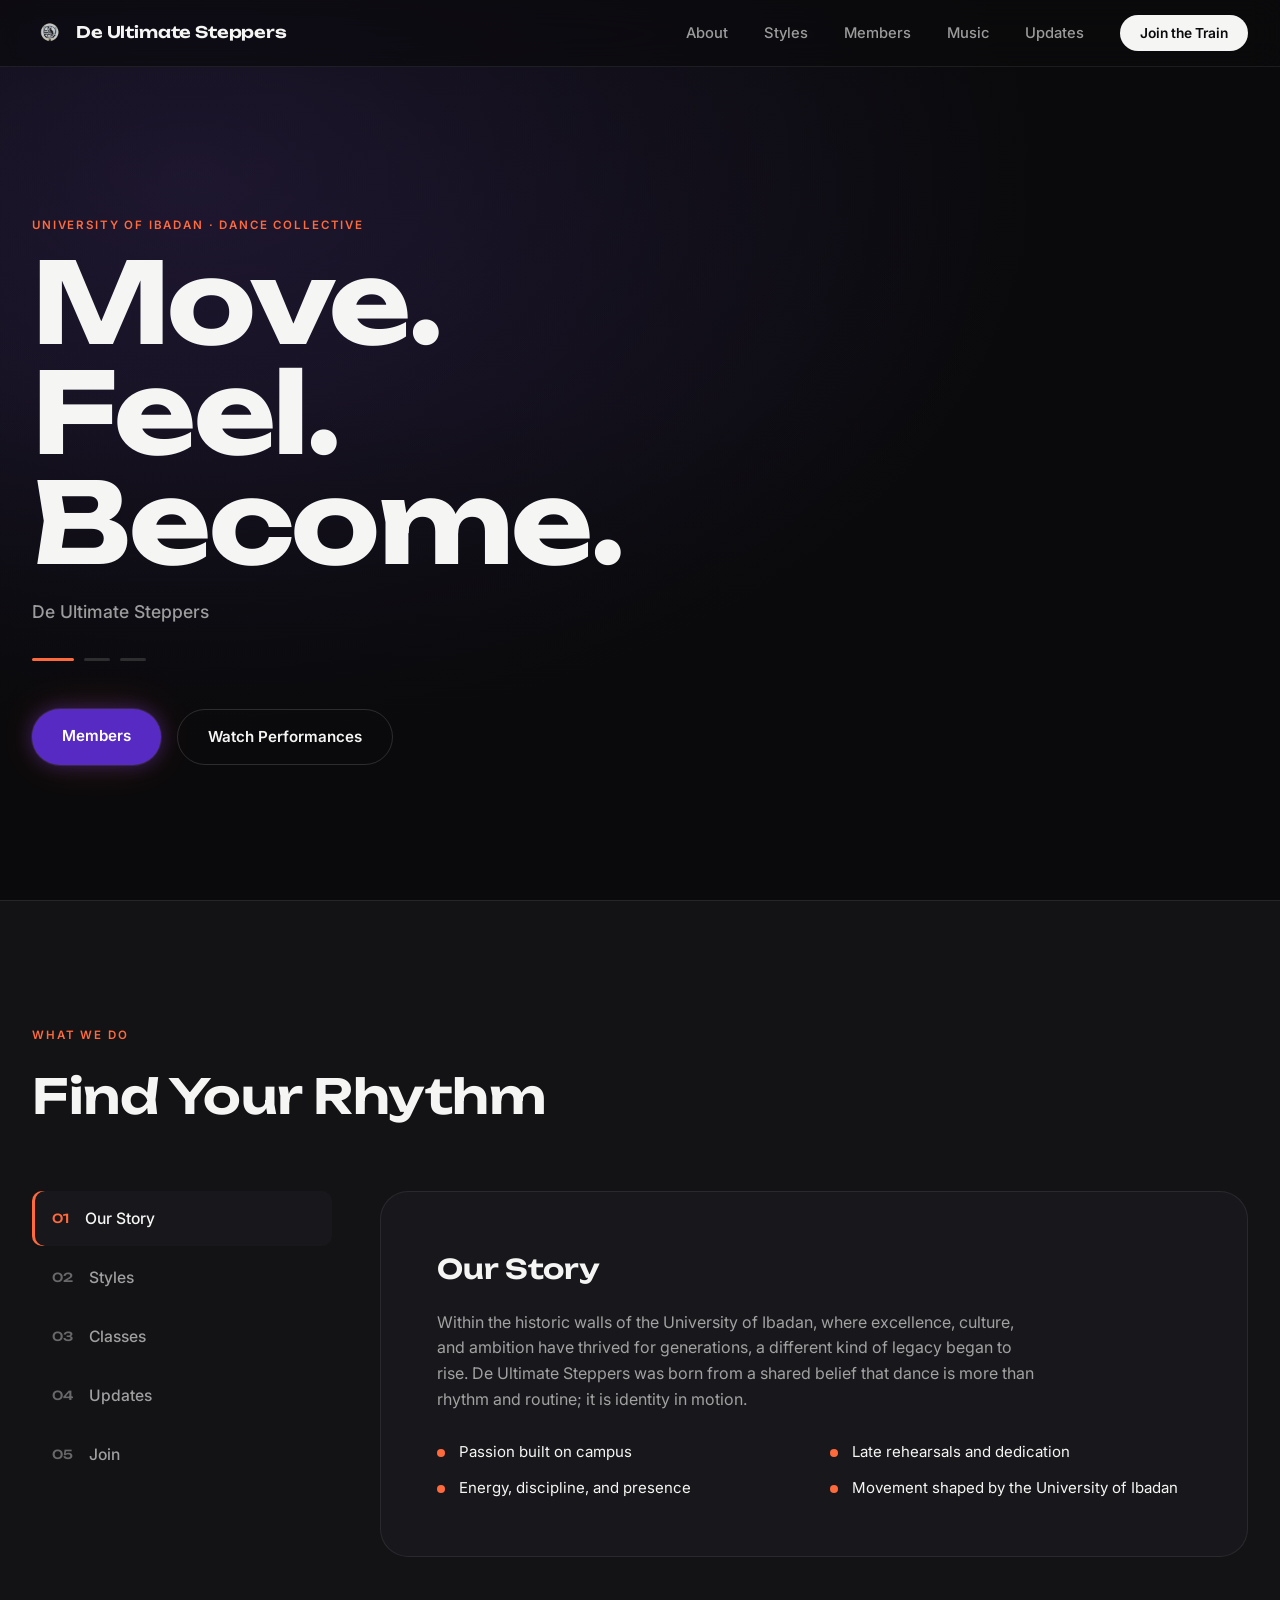
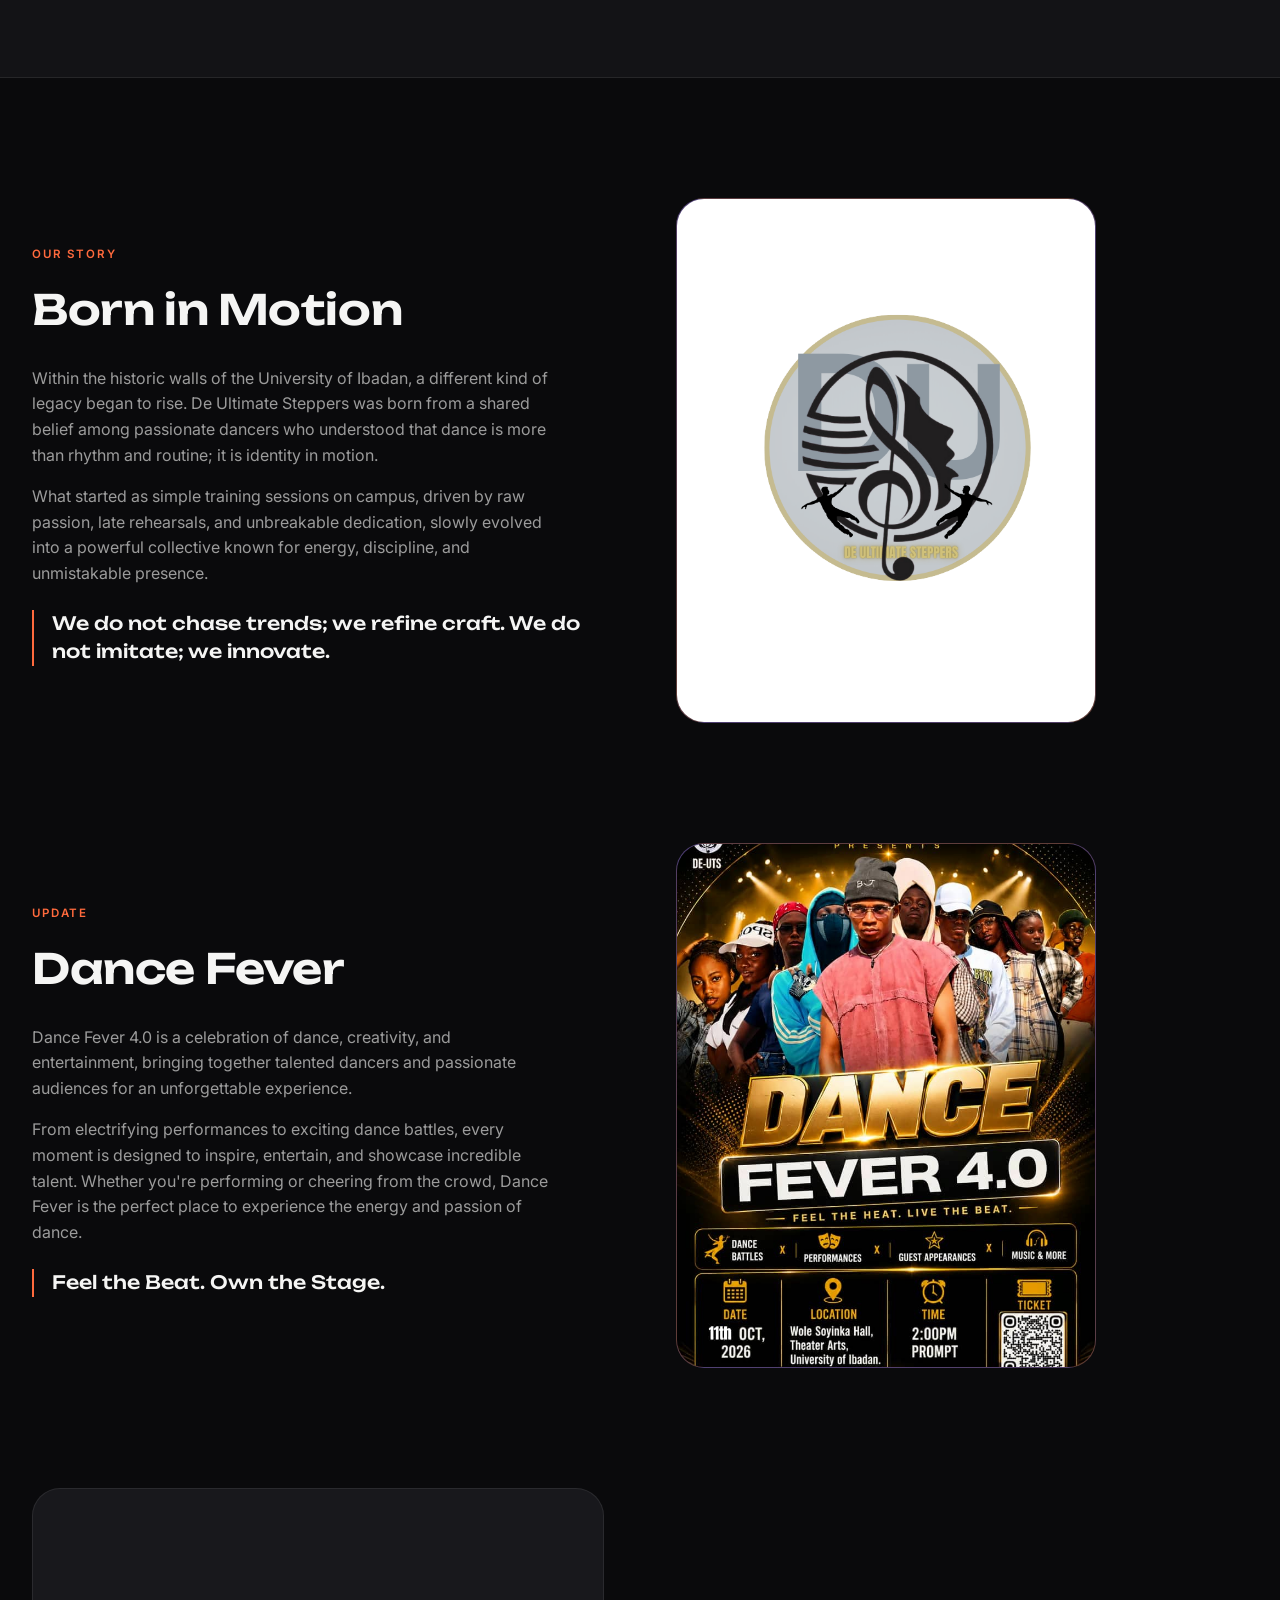
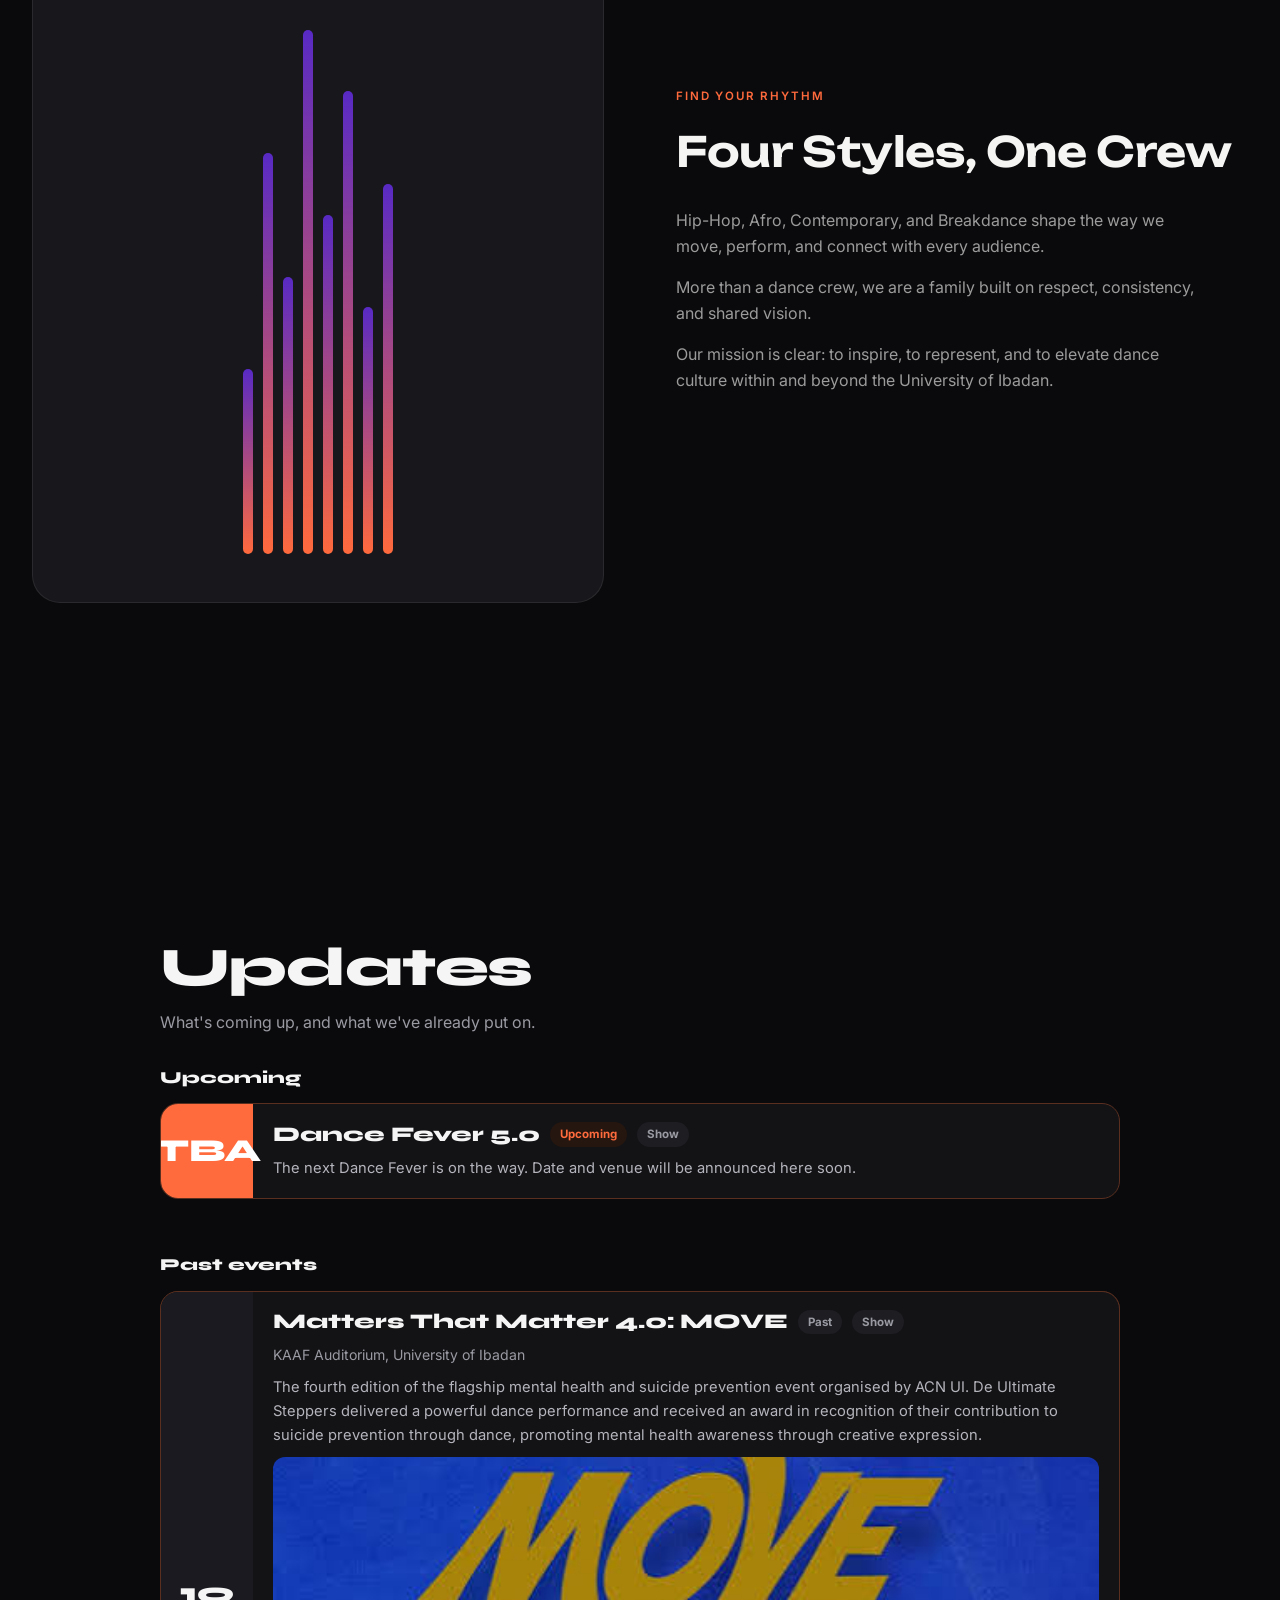
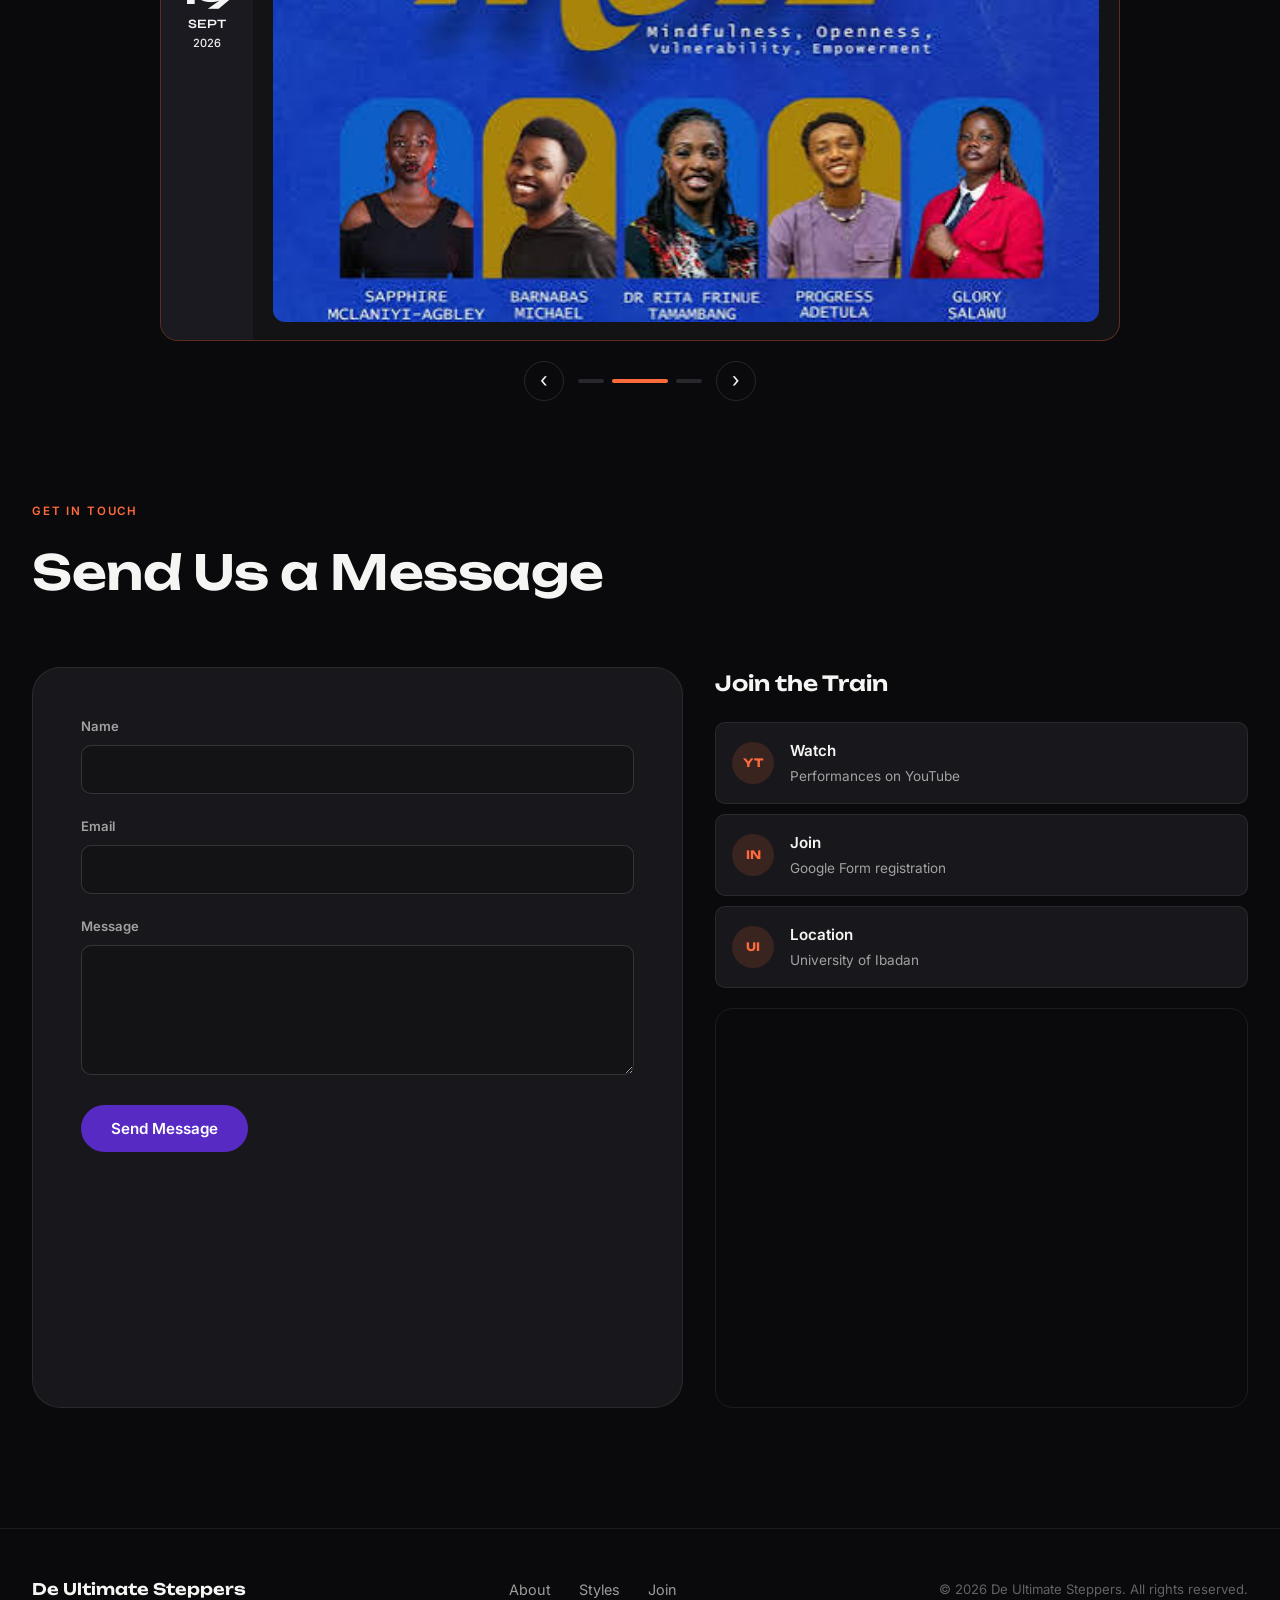
==== commit 2faefc86: "feat: add UltiSound 9D music experience - Add a dedicated UltiSound music player with:   - Local aud" ====
--- a/index.html
+++ b/index.html
@@ -29,6 +29,7 @@
                 <li><a href="#about" class="nav-link">About</a></li>
                 <li><a href="#features" class="nav-link">Styles</a></li>
                 <li><a href="/members" class="nav-link">Members</a></li>
+                <li><a href="/ultisound" class="nav-link">Music</a></li>
                 <li><a href="#contact" class="nav-link">Updates</a></li>
                 <li><a href="https://chat.whatsapp.com/ClARTWeXUaP0emRteEnoBj" class="nav-cta" target="_blank">Join the
                         Train</a></li>
